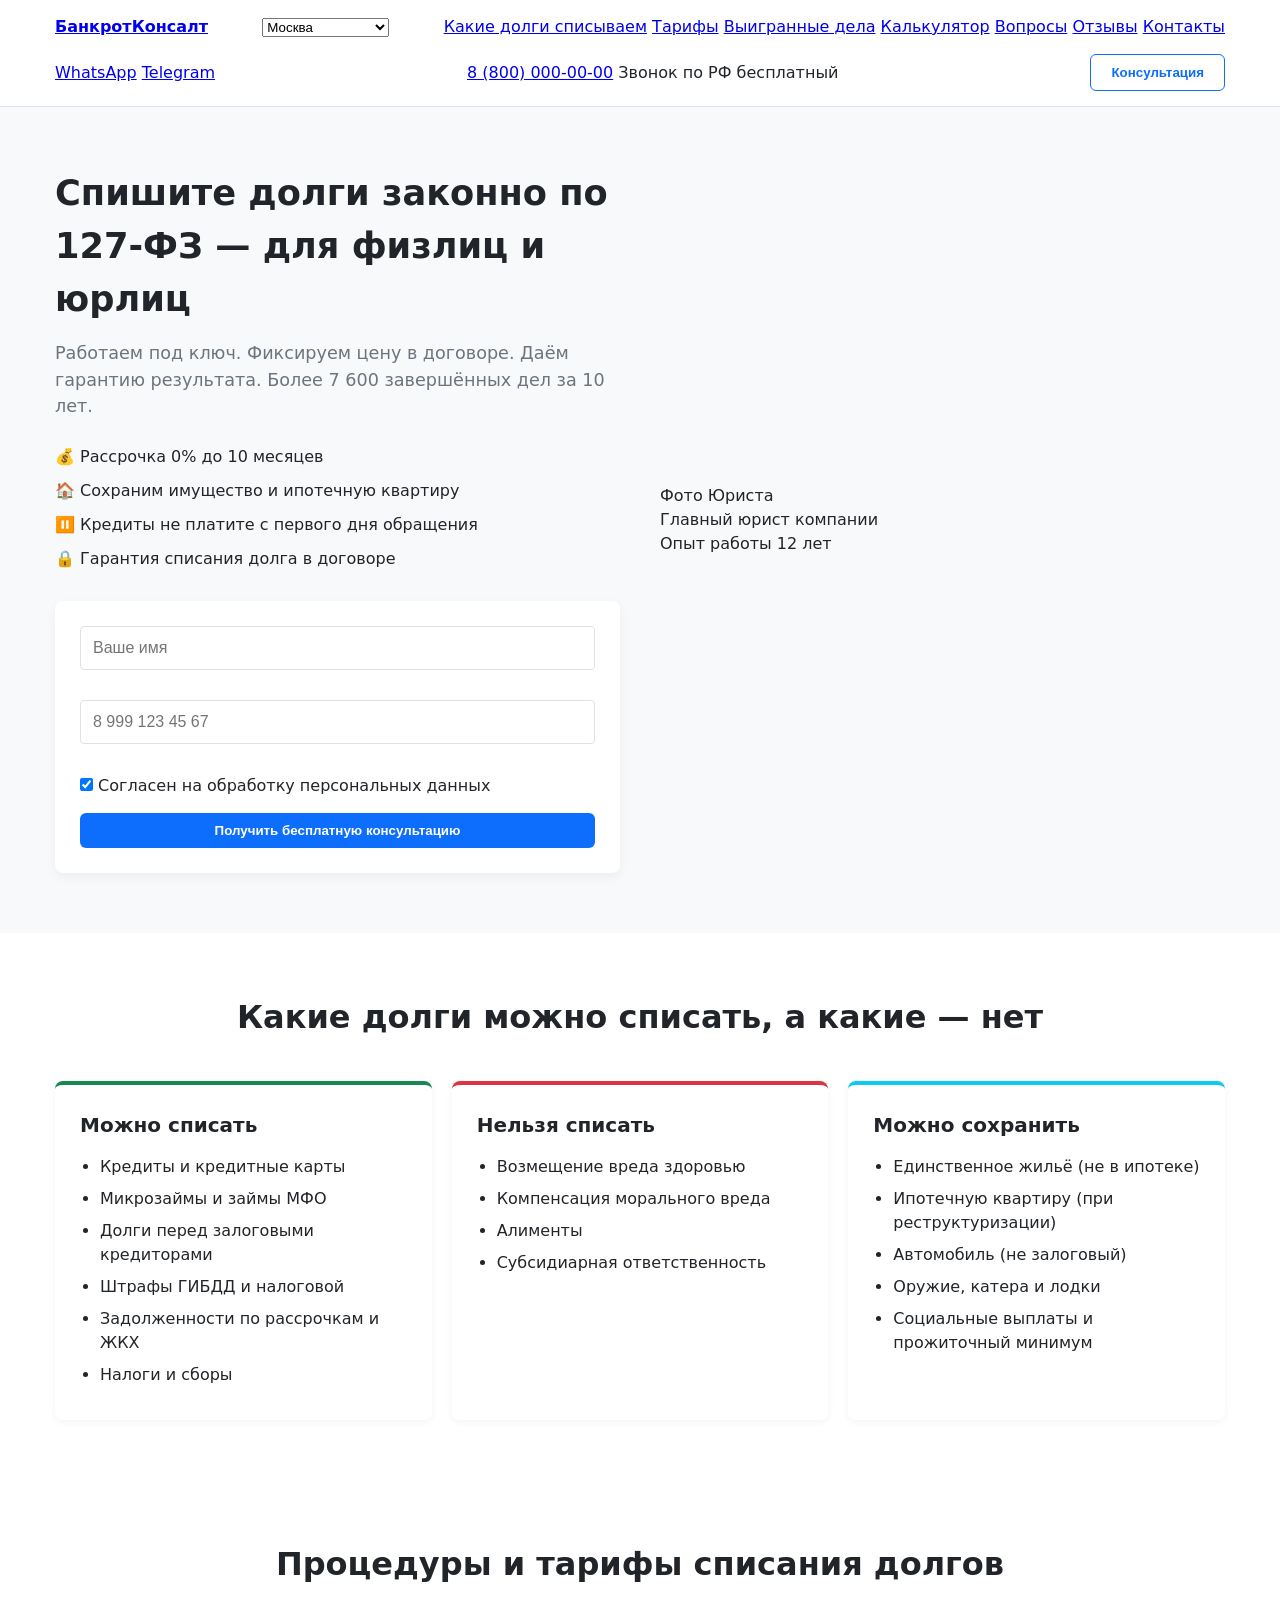
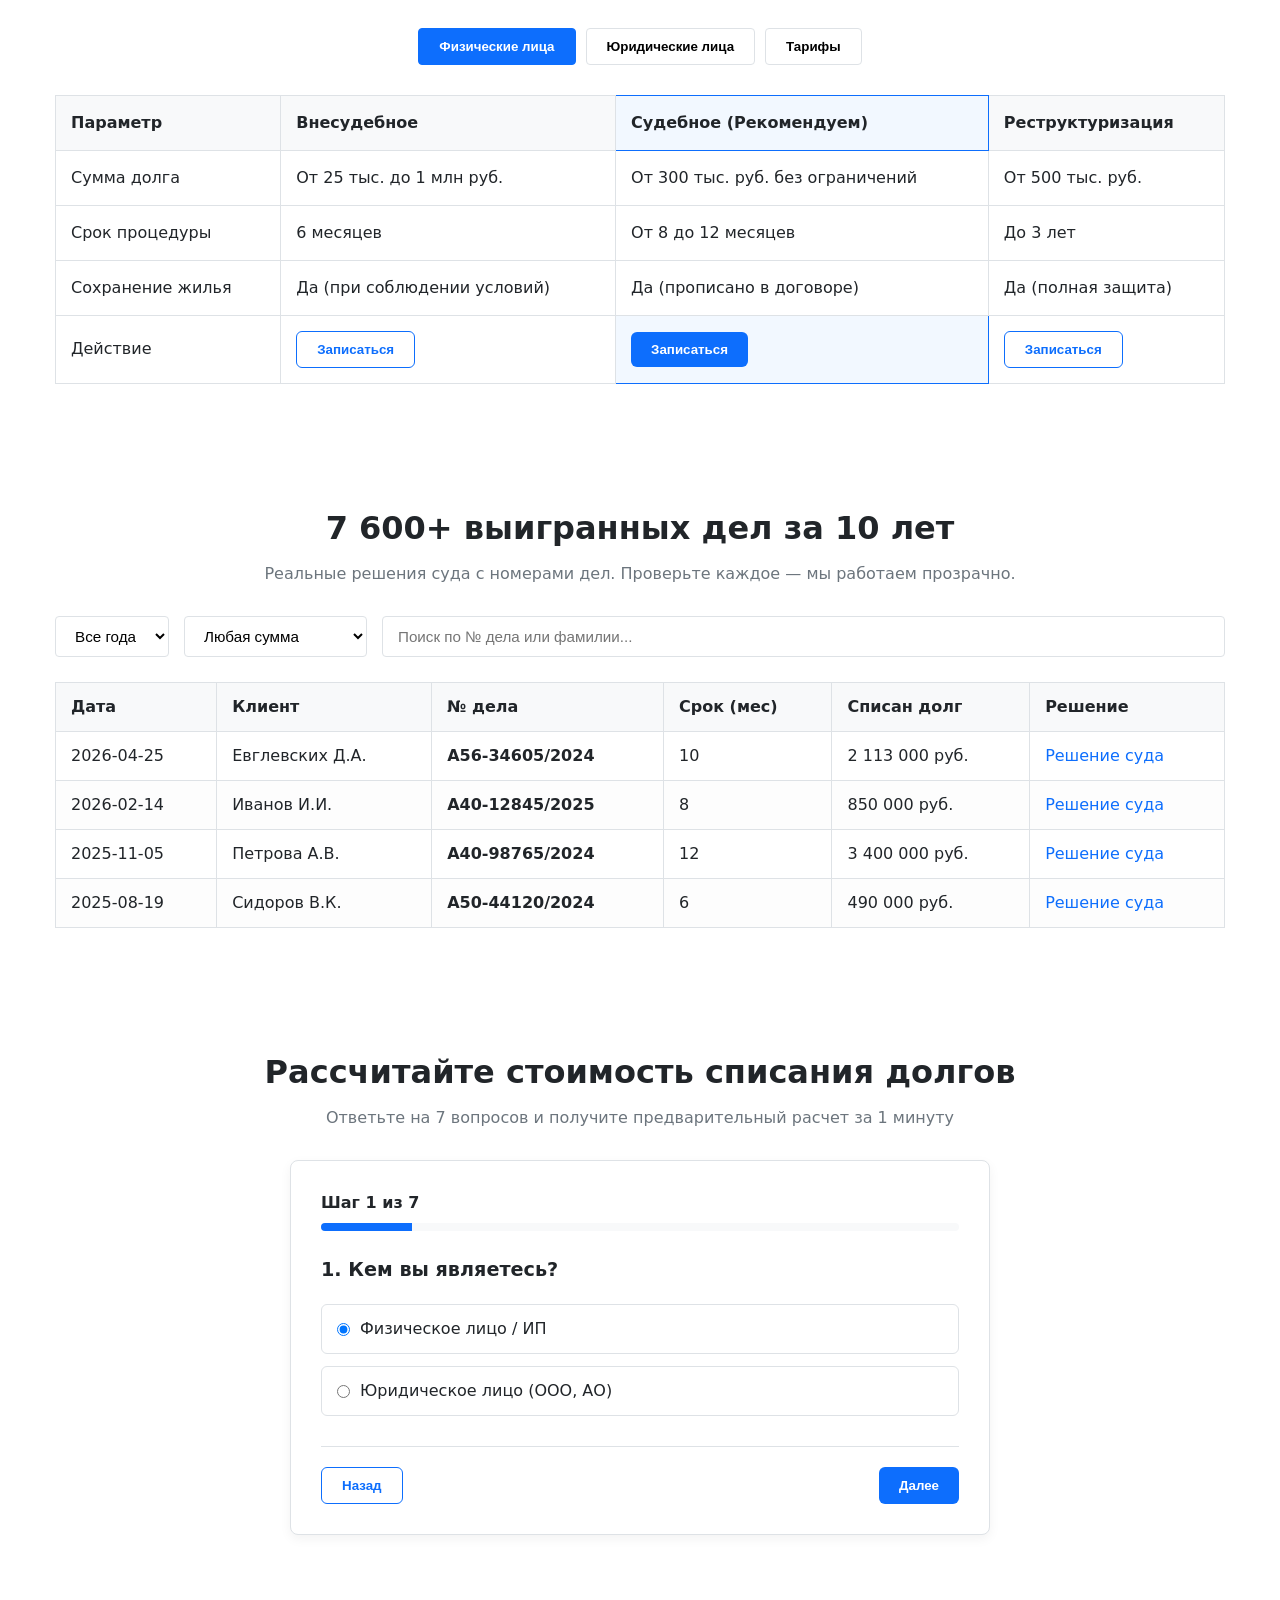
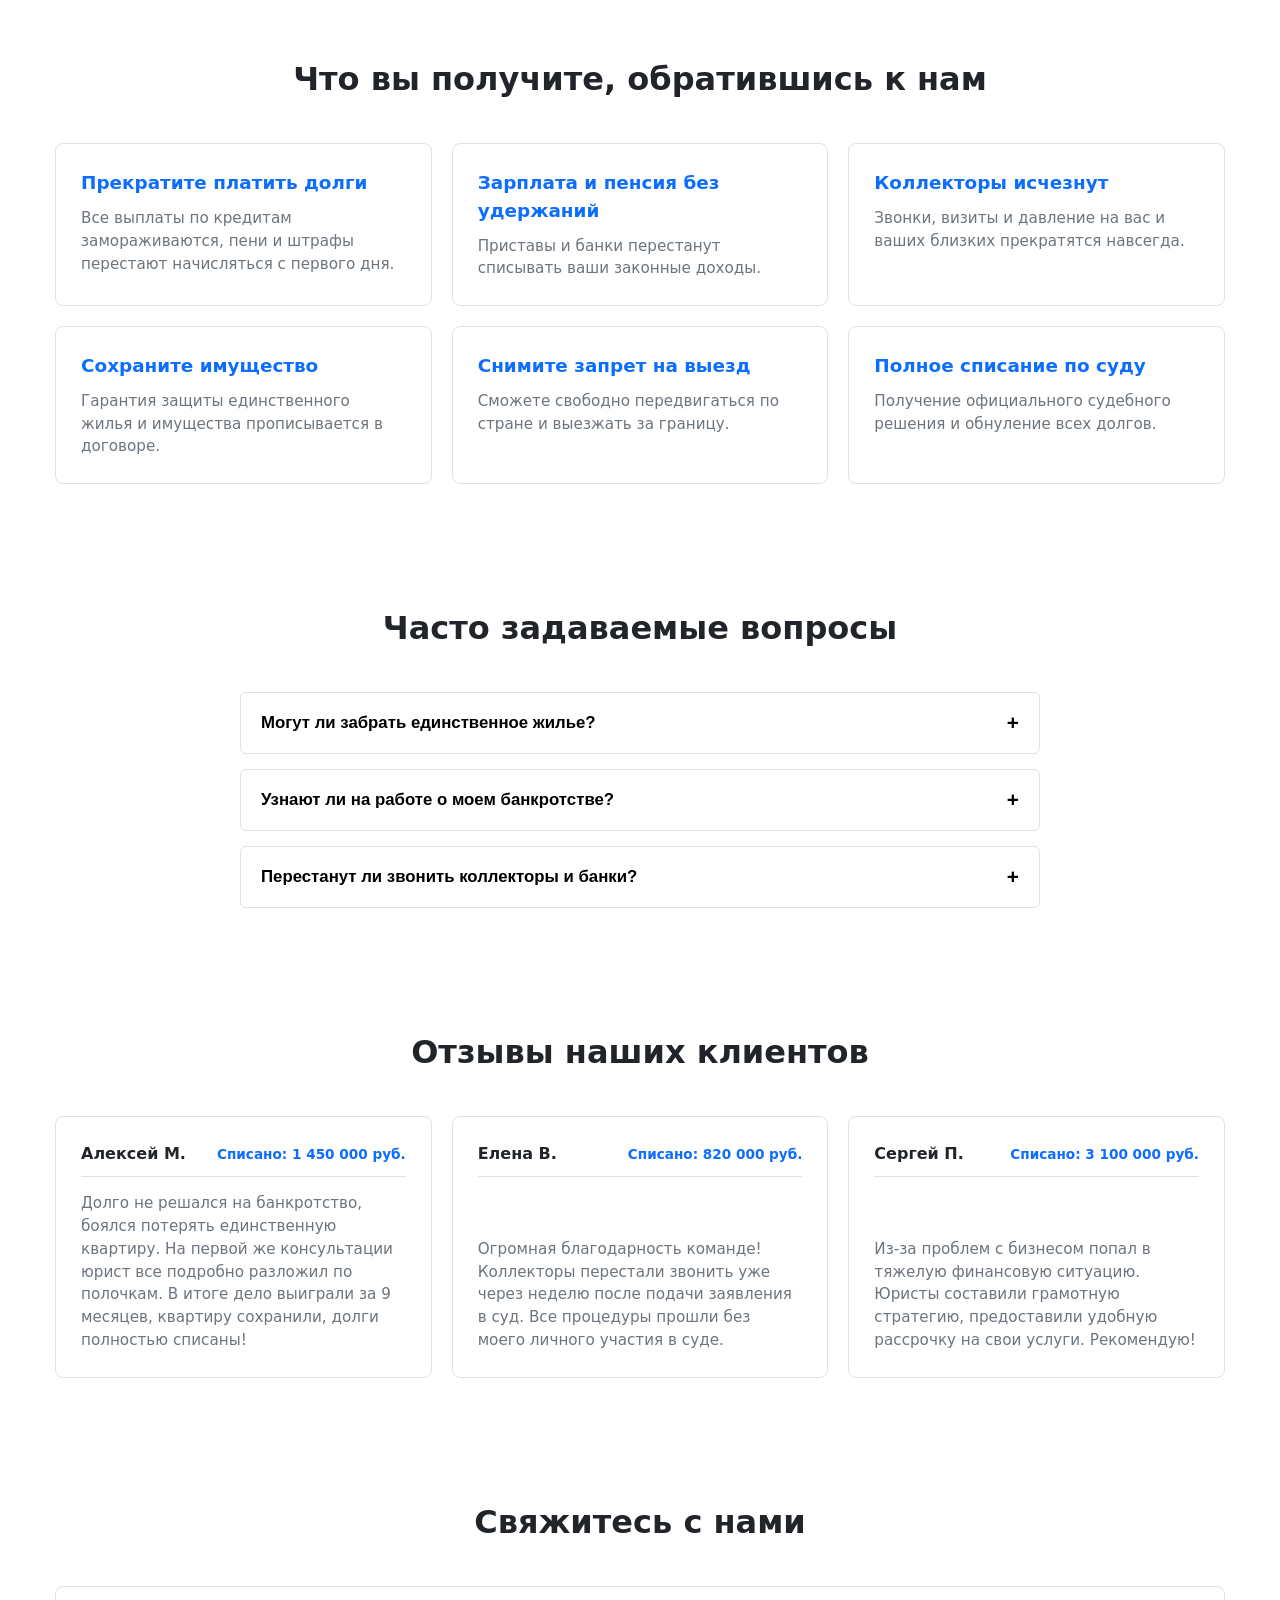
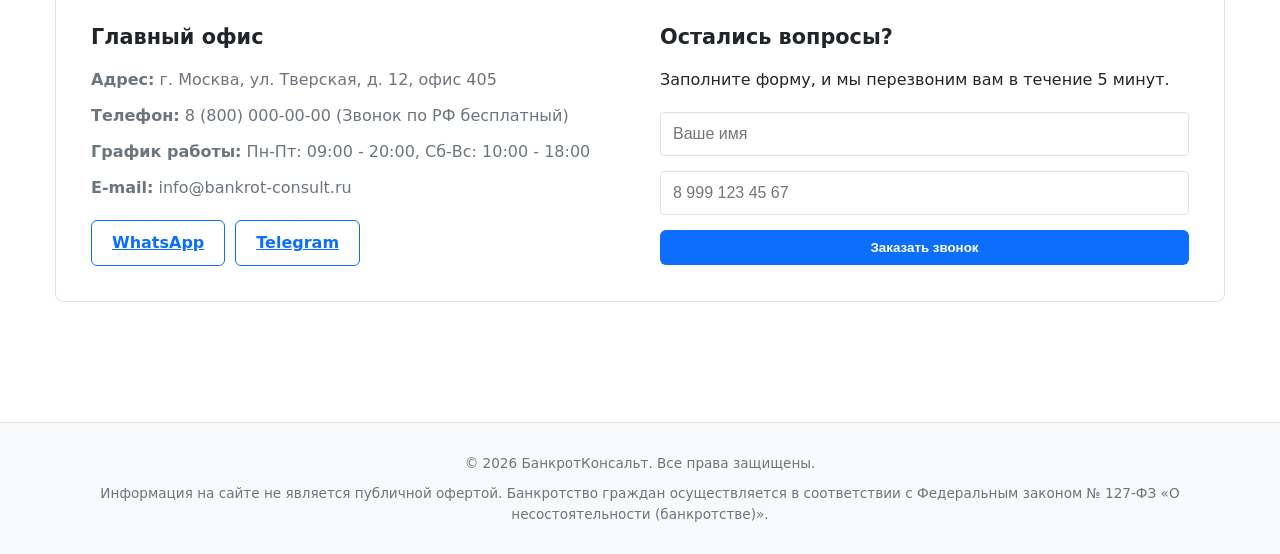
==== index.html @ eee45b58 "Add files via upload" ====
<!DOCTYPE html>
<html lang="ru">
<head>
  <meta charset="UTF-8">
  <meta name="viewport" content="width=device-width, initial-scale=1.0">
  <title>Списание долгов по 127-ФЗ — Официальная юридическая помощь</title>
  <meta name="description" content="Бесплатное и судебное списание долгов по 127-ФЗ. Рассрочка 0%, сохранение имущества, гарантия результата в договоре.">
  
  <!-- Стили -->
  <link rel="stylesheet" href="css/style.css">
</head>
<body>

<header class="header">
  <div class="container header__container">
    <div class="header__logo">
      <a href="#"><strong>БанкротКонсалт</strong></a>
    </div>

    <div class="header__city">
      <select id="city-select" class="header__select">
        <option value="msk">Москва</option>
        <option value="spb">Санкт-Петербург</option>
        <option value="ekb">Екатеринбург</option>
      </select>
    </div>

    <!-- ⬇️ ВСТАВЛЯЕМ НАВИГАЦИЮ СЮДА ⬇️ -->
    <nav class="nav">
      <a href="#debts">Какие долги списываем</a>
      <a href="#procedures">Тарифы</a>
      <a href="#cases">Выигранные дела</a>
      <a href="#quiz">Калькулятор</a>
      <a href="#faq">Вопросы</a>
      <a href="#reviews">Отзывы</a>
      <a href="#contacts">Контакты</a>
    </nav>

    <div class="header__messengers">
      <a href="https://wa.me/70000000000" target="_blank" class="btn-messenger wa">WhatsApp</a>
      <a href="https://t.me/your_bot" target="_blank" class="btn-messenger tg">Telegram</a>
    </div>

    <div class="header__phone">
      <a href="tel:88000000000" class="phone-link">8 (800) 000-00-00</a>
      <span class="phone-subtext">Звонок по РФ бесплатный</span>
    </div>

    <button class="btn btn--outline" id="header-cta-btn">Консультация</button>
  </div>
</header>

  <!-- БЛОК 1: Hero -->
  <section class="hero">
    <div class="container hero__container">
      <div class="hero__content">
        <h1 class="hero__title">Спишите долги законно по 127-ФЗ — для физлиц и юрлиц</h1>
        <p class="hero__subtitle">Работаем под ключ. Фиксируем цену в договоре. Даём гарантию результата. Более 7 600 завершённых дел за 10 лет.</p>
        
        <ul class="hero__utp">
          <li>💰 Рассрочка 0% до 10 месяцев</li>
          <li>🏠 Сохраним имущество и ипотечную квартиру</li>
          <li>⏸️ Кредиты не платите с первого дня обращения</li>
          <li>🔒 Гарантия списания долга в договоре</li>
        </ul>

        <!-- Быстрая форма -->
        <form class="hero__form" id="hero-form">
          <div class="form-group">
            <input type="text" name="name" placeholder="Ваше имя" required>
          </div>
          <div class="form-group">
            <input type="tel" name="phone" id="hero-phone" placeholder="+7 (___) ___-__-__" required>
          </div>
          <label class="form-checkbox">
            <input type="checkbox" checked required>
            <span>Согласен на обработку персональных данных</span>
          </label>
          <button type="submit" class="btn btn--primary">Получить бесплатную консультацию</button>
        </form>
      </div>

      <div class="hero__image-wrapper">
        <!-- Заглушка под фото главного юриста -->
        <div class="hero__lawyer-card">
          <div class="lawyer-photo-placeholder">Фото Юриста</div>
          <p class="lawyer-name">Главный юрист компании</p>
          <span class="lawyer-experience">Опыт работы 12 лет</span>
        </div>
      </div>
    </div>
  </section>

  <!-- БЛОК 2: Какие долги списываем -->
<section id="debts" class="section debts">
  <div class="container">
    <h2 class="section__title">Какие долги можно списать, а какие — нет</h2>
    
    <div class="debts__grid">
      <div class="debts__card debts__card--success">
        <h3>Можно списать</h3>
        <ul>
          <li>Кредиты и кредитные карты</li>
          <li>Микрозаймы и займы МФО</li>
          <li>Долги перед залоговыми кредиторами</li>
          <li>Штрафы ГИБДД и налоговой</li>
          <li>Задолженности по рассрочкам и ЖКХ</li>
          <li>Налоги и сборы</li>
        </ul>
      </div>

      <div class="debts__card debts__card--danger">
        <h3>Нельзя списать</h3>
        <ul>
          <li>Возмещение вреда здоровью</li>
          <li>Компенсация морального вреда</li>
          <li>Алименты</li>
          <li>Субсидиарная ответственность</li>
        </ul>
      </div>

      <div class="debts__card debts__card--info">
        <h3>Можно сохранить</h3>
        <ul>
          <li>Единственное жильё (не в ипотеке)</li>
          <li>Ипотечную квартиру (при реструктуризации)</li>
          <li>Автомобиль (не залоговый)</li>
          <li>Оружие, катера и лодки</li>
          <li>Социальные выплаты и прожиточный минимум</li>
        </ul>
      </div>
    </div>
  </div>
</section>

<!-- БЛОК 3: Таблица процедур -->
<section id="procedures" class="section procedures">
  <div class="container">
    <h2 class="section__title">Процедуры и тарифы списания долгов</h2>
    
    <!-- Переключатель табов -->
    <div class="tabs">
      <button class="tab-btn active" data-tab="phys">Физические лица</button>
      <button class="tab-btn" data-tab="jur">Юридические лица</button>
      <button class="tab-btn" data-tab="tariffs">Тарифы</button>
    </div>

    <!-- Таб 1: Физлица -->
    <div class="tab-content active" id="tab-phys">
      <div class="table-wrapper">
        <table class="procedure-table">
          <thead>
            <tr>
              <th>Параметр</th>
              <th>Внесудебное</th>
              <th class="recommended">Судебное (Рекомендуем)</th>
              <th>Реструктуризация</th>
            </tr>
          </thead>
          <tbody>
            <tr>
              <td>Сумма долга</td>
              <td>От 25 тыс. до 1 млн руб.</td>
              <td>От 300 тыс. руб. без ограничений</td>
              <td>От 500 тыс. руб.</td>
            </tr>
            <tr>
              <td>Срок процедуры</td>
              <td>6 месяцев</td>
              <td>От 8 до 12 месяцев</td>
              <td>До 3 лет</td>
            </tr>
            <tr>
              <td>Сохранение жилья</td>
              <td>Да (при соблюдении условий)</td>
              <td>Да (прописано в договоре)</td>
              <td>Да (полная защита)</td>
            </tr>
            <tr>
              <td>Действие</td>
              <td><button class="btn btn--outline select-plan-btn" data-plan="Внесудебное банкротство">Записаться</button></td>
              <td class="recommended"><button class="btn btn--primary select-plan-btn" data-plan="Судебное банкротство">Записаться</button></td>
              <td><button class="btn btn--outline select-plan-btn" data-plan="Реструктуризация">Записаться</button></td>
            </tr>
          </tbody>
        </table>
      </div>
    </div>
  </div>
</section>

<!-- БЛОК 4: Наши дела -->
<section id="cases" class="section cases">
  <div class="container">
    <h2 class="section__title">7 600+ выигранных дел за 10 лет</h2>
    <p class="section__subtitle">Реальные решения суда с номерами дел. Проверьте каждое — мы работаем прозрачно.</p>

    <!-- Панель фильтров и поиска -->
    <div class="cases__filters">
      <select id="filter-year" class="filter-control">
        <option value="all">Все года</option>
        <option value="2026">2026</option>
        <option value="2025">2025</option>
      </select>

      <select id="filter-amount" class="filter-control">
        <option value="all">Любая сумма</option>
        <option value="up-to-1m">До 1 млн руб.</option>
        <option value="1m-to-3m">От 1 до 3 млн руб.</option>
        <option value="over-3m">От 3 млн руб.</option>
      </select>

      <input type="text" id="search-case" class="filter-control search-input" placeholder="Поиск по № дела или фамилии...">
    </div>

    <!-- Таблица дел -->
    <div class="table-wrapper">
      <table class="cases-table">
        <thead>
          <tr>
            <th>Дата</th>
            <th>Клиент</th>
            <th>№ дела</th>
            <th>Срок (мес)</th>
            <th>Списан долг</th>
            <th>Решение</th>
          </tr>
        </thead>
        <tbody id="cases-tbody">
          <!-- Строки генерируются автоматически через JavaScript -->
        </tbody>
      </table>
    </div>
  </div>
</section>

<!-- БЛОК 5: Квиз "Узнайте стоимость" -->
<section id="quiz" class="section quiz">
  <div class="container">
    <h2 class="section__title">Рассчитайте стоимость списания долгов</h2>
    <p class="section__subtitle">Ответьте на 7 вопросов и получите предварительный расчет за 1 минуту</p>

    <div class="quiz__wrapper">
      <!-- Прогресс-бар -->
      <div class="quiz__progress">
        <div class="quiz__progress-text">Шаг <span id="quiz-current-step">1</span> из 7</div>
        <div class="quiz__progress-bar">
          <div class="quiz__progress-fill" id="quiz-progress-fill"></div>
        </div>
      </div>

      <!-- Контейнер шагов -->
      <form id="quiz-form" class="quiz__form">
        <!-- Шаг 1 -->
        <div class="quiz__step active" data-step="1">
          <h3 class="quiz__question">1. Кем вы являетесь?</h3>
          <div class="quiz__options">
            <label class="quiz__radio">
              <input type="radio" name="entity_type" value="phys" checked>
              <span>Физическое лицо / ИП</span>
            </label>
            <label class="quiz__radio">
              <input type="radio" name="entity_type" value="jur">
              <span>Юридическое лицо (ООО, АО)</span>
            </label>
          </div>
        </div>

        <!-- Шаг 2 -->
        <div class="quiz__step" data-step="2">
          <h3 class="quiz__question">2. Какова общая сумма ваших долгов?</h3>
          <div class="quiz__options">
            <label class="quiz__radio">
              <input type="radio" name="debt_amount" value="up-to-500k">
              <span>До 500 000 руб.</span>
            </label>
            <label class="quiz__radio">
              <input type="radio" name="debt_amount" value="500k-1.5m" checked>
              <span>От 500 000 до 1 500 000 руб.</span>
            </label>
            <label class="quiz__radio">
              <input type="radio" name="debt_amount" value="over-1.5m">
              <span>Более 1 500 000 руб.</span>
            </label>
          </div>
        </div>

        <!-- Шаг 3 -->
        <div class="quiz__step" data-step="3">
          <h3 class="quiz__question">3. Есть ли у вас просрочки по платежам?</h3>
          <div class="quiz__options">
            <label class="quiz__radio">
              <input type="radio" name="delays" value="none" checked>
              <span>Просрочек нет, но платить тяжело</span>
            </label>
            <label class="quiz__radio">
              <input type="radio" name="delays" value="1-3-months">
              <span>Просрочка от 1 до 3 месяцев</span>
            </label>
            <label class="quiz__radio">
              <input type="radio" name="delays" value="over-3-months">
              <span>Просрочка более 3 месяцев</span>
            </label>
          </div>
        </div>

        <!-- Шаг 4 -->
        <div class="quiz__step" data-step="4">
          <h3 class="quiz__question">4. Есть ли у вас имущество в собственности (кроме единственного жилья)?</h3>
          <div class="quiz__options">
            <label class="quiz__radio">
              <input type="radio" name="property" value="none" checked>
              <span>Только единственное жильё</span>
            </label>
            <label class="quiz__radio">
              <input type="radio" name="property" value="car">
              <span>Есть автомобиль</span>
            </label>
            <label class="quiz__radio">
              <input type="radio" name="property" value="real-estate">
              <span>Есть другая недвижимость/земля</span>
            </label>
          </div>
        </div>

        <!-- Шаг 5 -->
        <div class="quiz__step" data-step="5">
          <h3 class="quiz__question">5. Находится ли ваше жильё в ипотеке?</h3>
          <div class="quiz__options">
            <label class="quiz__radio">
              <input type="radio" name="mortgage" value="no" checked>
              <span>Нет</span>
            </label>
            <label class="quiz__radio">
              <input type="radio" name="mortgage" value="yes">
              <span>Да, ипотека оформлена</span>
            </label>
          </div>
        </div>

        <!-- Шаг 6 -->
        <div class="quiz__step" data-step="6">
          <h3 class="quiz__question">6. Каков ваш официальный доход?</h3>
          <div class="quiz__options">
            <label class="quiz__radio">
              <input type="radio" name="income" value="none" checked>
              <span>Официального дохода нет</span>
            </label>
            <label class="quiz__radio">
              <input type="radio" name="income" value="pension">
              <span>Пенсия / Соцвыплаты</span>
            </label>
            <label class="quiz__radio">
              <input type="radio" name="income" value="salary">
              <span>Официальная зарплата</span>
            </label>
          </div>
        </div>

        <!-- Шаг 7 (Финал) -->
        <div class="quiz__step" data-step="7">
          <h3 class="quiz__question">7. Куда отправить расчёт и варианты процедур?</h3>
          <div class="quiz__inputs">
            <input type="text" name="quiz_name" placeholder="Ваше имя" required>
            <input type="tel" name="quiz_phone" placeholder="+7 (___) ___-__-__" required>
            <button type="submit" class="btn btn--primary btn--full">Получить результаты и вариант договора</button>
          </div>
        </div>

        <!-- Навигация квиза -->
        <div class="quiz__navigation">
          <button type="button" class="btn btn--outline" id="quiz-prev-btn" disabled>Назад</button>
          <button type="button" class="btn btn--primary" id="quiz-next-btn">Далее</button>
        </div>
      </form>
    </div>
  </div>
</section>

<!-- БЛОК 6: Выгоды -->
<section class="section benefits">
  <div class="container">
    <h2 class="section__title">Что вы получите, обратившись к нам</h2>
    <div class="benefits__grid">
      <div class="benefits__card">
        <h3>Прекратите платить долги</h3>
        <p>Все выплаты по кредитам замораживаются, пени и штрафы перестают начисляться с первого дня.</p>
      </div>
      <div class="benefits__card">
        <h3>Зарплата и пенсия без удержаний</h3>
        <p>Приставы и банки перестанут списывать ваши законные доходы.</p>
      </div>
      <div class="benefits__card">
        <h3>Коллекторы исчезнут</h3>
        <p>Звонки, визиты и давление на вас и ваших близких прекратятся навсегда.</p>
      </div>
      <div class="benefits__card">
        <h3>Сохраните имущество</h3>
        <p>Гарантия защиты единственного жилья и имущества прописывается в договоре.</p>
      </div>
      <div class="benefits__card">
        <h3>Снимите запрет на выезд</h3>
        <p>Сможете свободно передвигаться по стране и выезжать за границу.</p>
      </div>
      <div class="benefits__card">
        <h3>Полное списание по суду</h3>
        <p>Получение официального судебного решения и обнуление всех долгов.</p>
      </div>
    </div>
  </div>
</section>

<!-- БЛОК 7: FAQ (Вопросы и ответы) -->
<section id="faq" class="section faq">
  <div class="container">
    <h2 class="section__title">Часто задаваемые вопросы</h2>
    <div class="faq__accordion">
      <div class="faq__item">
        <button class="faq__question">
          <span>Могут ли забрать единственное жилье?</span>
          <span class="faq__icon">+</span>
        </button>
        <div class="faq__answer">
          <p>Нет, согласно ст. 446 ГПК РФ единственное жилье (если оно не находится в ипотеке) обладает исполнительским иммунитетом и забрать его за долги нельзя.</p>
        </div>
      </div>

      <div class="faq__item">
        <button class="faq__question">
          <span>Узнают ли на работе о моем банкротстве?</span>
          <span class="faq__icon">+</span>
        </button>
        <div class="faq__answer">
          <p>Уведомление работодателя не является обязательным этапом. Информация публикуется в реестре ЕФРСБ, но работодатели редко отслеживают эти данные специально.</p>
        </div>
      </div>

      <div class="faq__item">
        <button class="faq__question">
          <span>Перестанут ли звонить коллекторы и банки?</span>
          <span class="faq__icon">+</span>
        </button>
        <div class="faq__answer">
          <p>Да. С момента введения процедуры банкротства судом все взаимодействия с кредиторами и коллекторами прекращаются. Все требования направляются только через суд.</p>
        </div>
      </div>
    </div>
  </div>
</section>

<!-- Модальное окно записи на консультацию -->
<div class="modal" id="modal-consultation">
  <div class="modal__overlay" id="modal-overlay"></div>
  <div class="modal__content">
    <button class="modal__close" id="modal-close">&times;</button>
    <h3 class="modal__title">Запись на бесплатную консультацию</h3>
    <p class="modal__subtitle">Оставьте заявку, и наш юрист свяжется с вами в течение 10 минут.</p>
    
    <form id="modal-form" class="modal__form">
      <input type="hidden" name="selected_plan" id="modal-plan-input" value="Общая заявка">
      
      <div class="form-group">
        <input type="text" name="name" placeholder="Ваше имя" required>
      </div>
      <div class="form-group">
        <input type="tel" name="phone" placeholder="+7 (___) ___-__-__" required>
      </div>
      <button type="submit" class="btn btn--primary btn--full">Отправить заявку</button>
    </form>
  </div>
</div>

<!-- БЛОК 8: Отзывы -->
<section id="reviews" class="section reviews">
  <div class="container">
    <h2 class="section__title">Отзывы наших клиентов</h2>
    
    <div class="reviews__grid">
      <div class="reviews__card">
        <div class="reviews__header">
          <strong>Алексей М.</strong>
          <span class="reviews__date">Списано: 1 450 000 руб.</span>
        </div>
        <p class="reviews__text">
          Долго не решался на банкротство, боялся потерять единственную квартиру. На первой же консультации юрист все подробно разложил по полочкам. В итоге дело выиграли за 9 месяцев, квартиру сохранили, долги полностью списаны!
        </p>
      </div>

      <div class="reviews__card">
        <div class="reviews__header">
          <strong>Елена В.</strong>
          <span class="reviews__date">Списано: 820 000 руб.</span>
        </div>
        <p class="reviews__text">
          Огромная благодарность команде! Коллекторы перестали звонить уже через неделю после подачи заявления в суд. Все процедуры прошли без моего личного участия в суде.
        </p>
      </div>

      <div class="reviews__card">
        <div class="reviews__header">
          <strong>Сергей П.</strong>
          <span class="reviews__date">Списано: 3 100 000 руб.</span>
        </div>
        <p class="reviews__text">
          Из-за проблем с бизнесом попал в тяжелую финансовую ситуацию. Юристы составили грамотную стратегию, предоставили удобную рассрочку на свои услуги. Рекомендую!
        </p>
      </div>
    </div>
  </div>
</section>

<!-- БЛОК 9: Контакты и форма -->
<section id="contacts" class="section contacts">
  <div class="container">
    <h2 class="section__title">Свяжитесь с нами</h2>
    <div class="contacts__grid">
      
      <div class="contacts__info">
        <h3>Главный офис</h3>
        <p><strong>Адрес:</strong> г. Москва, ул. Тверская, д. 12, офис 405</p>
        <p><strong>Телефон:</strong> 8 (800) 000-00-00 (Звонок по РФ бесплатный)</p>
        <p><strong>График работы:</strong> Пн-Пт: 09:00 - 20:00, Сб-Вс: 10:00 - 18:00</p>
        <p><strong>E-mail:</strong> info@bankrot-consult.ru</p>
        
        <div class="contacts__messengers">
          <a href="#" class="btn btn--outline">WhatsApp</a>
          <a href="#" class="btn btn--outline">Telegram</a>
        </div>
      </div>

      <div class="contacts__form-wrapper">
        <h3>Остались вопросы?</h3>
        <p>Заполните форму, и мы перезвоним вам в течение 5 минут.</p>
        
        <form id="footer-form" class="contacts__form">
          <input type="text" placeholder="Ваше имя" required>
          <input type="tel" placeholder="8 999 123 45 67" required>
          <button type="submit" class="btn btn--primary btn--full">Заказать звонок</button>
        </form>
      </div>

    </div>
  </div>
</section>

<!-- ФУТЕР (Подвал сайта) -->
<footer class="footer">
  <div class="container">
    <div class="footer__bottom">
      <p>&copy; 2026 БанкротКонсальт. Все права защищены.</p>
      <p>Информация на сайте не является публичной офертой. Банкротство граждан осуществляется в соответствии с Федеральным законом № 127-ФЗ «О несостоятельности (банкротстве)».</p>
    </div>
  </div>
</footer>








<!-- Скрипты -->
<!-- Подключение двух скриптов перед закрывающим тегом body -->
<script src="js/app.js"></script>
<script src="js/cases.js"></script>
  <script src="js/app.js"></script>
</body>
</html>
---- css/style.css ----
/* Переменные проекта */
html {
  scroll-behavior: smooth;
}

:root {
  --primary-color: #0d6efd;
  --primary-hover: #0b5ed7;
  --secondary-color: #198754;
  --bg-light: #f8f9fa;
  --text-color: #212529;
  --text-muted: #6c757d;
  --border-color: #dee2e6;
  --container-width: 1200px;
}

/* Сброс стилей */
* {
  box-sizing: border-box;
  margin: 0;
  padding: 0;
}

body {
  font-family: system-ui, -apple-system, "Segoe UI", Roboto, sans-serif;
  color: var(--text-color);
  line-height: 1.5;
  background-color: #ffffff;
}

.container {
  max-width: var(--container-width);
  margin: 0 auto;
  padding: 0 15px;
}

/* Header */
.header {
  position: sticky;
  top: 0;
  background: #ffffff;
  border-bottom: 1px solid var(--border-color);
  z-index: 1000;
  padding: 15px 0;
}

.header__container {
  display: flex;
  align-items: center;
  justify-content: space-between;
  gap: 15px;
  flex-wrap: wrap;
}

/* Кнопки */
.btn {
  padding: 10px 20px;
  border-radius: 6px;
  border: none;
  font-weight: 600;
  cursor: pointer;
  transition: background 0.2s;
}

.btn--primary {
  background-color: var(--primary-color);
  color: #fff;
}

.btn--primary:hover {
  background-color: var(--primary-hover);
}

.btn--outline {
  border: 1px solid var(--primary-color);
  color: var(--primary-color);
  background: transparent;
}

.btn--outline:hover {
  background: var(--primary-color);
  color: #fff;
}

/* Hero section */
.hero {
  padding: 60px 0;
  background-color: var(--bg-light);
}

.hero__container {
  display: grid;
  grid-template-columns: 1fr 1fr;
  gap: 40px;
  align-items: center;
}

@media (max-width: 768px) {
  .hero__container {
    grid-template-columns: 1fr;
  }
}

.hero__title {
  font-size: 2.2rem;
  margin-bottom: 15px;
}

.hero__subtitle {
  font-size: 1.1rem;
  color: var(--text-muted);
  margin-bottom: 25px;
}

.hero__utp {
  list-style: none;
  margin-bottom: 30px;
}

.hero__utp li {
  margin-bottom: 10px;
  font-weight: 500;
}

.hero__form {
  display: flex;
  flex-direction: column;
  gap: 15px;
  background: #fff;
  padding: 25px;
  border-radius: 8px;
  box-shadow: 0 4px 12px rgba(0,0,0,0.05);
}

.hero__form input[type="text"],
.hero__form input[type="tel"] {
  width: 100%;
  padding: 12px;
  border: 1px solid var(--border-color);
  border-radius: 4px;
}
/* Секции общие */
.section {
  padding: 60px 0;
}

.section__title {
  font-size: 2rem;
  text-align: center;
  margin-bottom: 40px;
}

/* Блок 2: Карточки долгов */
.debts__grid {
  display: grid;
  grid-template-columns: repeat(3, 1fr);
  gap: 20px;
}

@media (max-width: 900px) {
  .debts__grid {
    grid-template-columns: 1fr;
  }
}

.debts__card {
  padding: 25px;
  border-radius: 8px;
  border-top: 4px solid var(--border-color);
  background-color: #fff;
  box-shadow: 0 2px 8px rgba(0,0,0,0.05);
}

.debts__card--success { border-top-color: #198754; }
.debts__card--danger { border-top-color: #dc3545; }
.debts__card--info { border-top-color: #0dcaf0; }

.debts__card h3 {
  margin-bottom: 15px;
  font-size: 1.25rem;
}

.debts__card ul {
  list-style-type: disc;
  padding-left: 20px;
}

.debts__card li {
  margin-bottom: 8px;
}

/* Блок 3: Табы и таблицы */
.tabs {
  display: flex;
  justify-content: center;
  gap: 10px;
  margin-bottom: 30px;
}

.tab-btn {
  padding: 10px 20px;
  border: 1px solid var(--border-color);
  background: #fff;
  cursor: pointer;
  border-radius: 4px;
  font-weight: 600;
}

.tab-btn.active {
  background: var(--primary-color);
  color: #fff;
  border-color: var(--primary-color);
}

.table-wrapper {
  overflow-x: auto;
}

.procedure-table {
  width: 100%;
  border-collapse: collapse;
  background: #fff;
}

.procedure-table th, 
.procedure-table td {
  padding: 15px;
  border: 1px solid var(--border-color);
  text-align: left;
}

.procedure-table th {
  background-color: var(--bg-light);
}

.procedure-table .recommended {
  background-color: rgba(13, 110, 253, 0.05);
  border-color: var(--primary-color);
}
/* Стили для подзаголовка секции */
.section__subtitle {
  text-align: center;
  color: var(--text-muted);
  margin-top: -30px;
  margin-bottom: 30px;
}

/* Блок 4: Фильтры и поиск */
.cases__filters {
  display: flex;
  gap: 15px;
  margin-bottom: 25px;
  flex-wrap: wrap;
}

.filter-control {
  padding: 10px 15px;
  border: 1px solid var(--border-color);
  border-radius: 4px;
  background-color: #fff;
  font-size: 0.95rem;
}

.search-input {
  flex-grow: 1;
  min-width: 250px;
}

/* Таблица дел */
.cases-table {
  width: 100%;
  border-collapse: collapse;
  background: #fff;
}

.cases-table th,
.cases-table td {
  padding: 12px 15px;
  border: 1px solid var(--border-color);
  text-align: left;
}

.cases-table th {
  background-color: var(--bg-light);
  font-weight: 600;
}

.cases-table tr:nth-child(even) {
  background-color: #fdfdfd;
}

.link-court {
  color: var(--primary-color);
  text-decoration: none;
  font-weight: 500;
}

.link-court:hover {
  text-decoration: underline;
}

/* Квиз */
.quiz__wrapper {
  background: #fff;
  border: 1px solid var(--border-color);
  border-radius: 8px;
  padding: 30px;
  max-width: 700px;
  margin: 0 auto;
  box-shadow: 0 4px 12px rgba(0,0,0,0.05);
}

.quiz__progress {
  margin-bottom: 25px;
}

.quiz__progress-text {
  font-weight: 600;
  margin-bottom: 8px;
}

.quiz__progress-bar {
  height: 8px;
  background-color: var(--bg-light);
  border-radius: 4px;
  overflow: hidden;
}

.quiz__progress-fill {
  height: 100%;
  width: 14.28%; /* 1 из 7 */
  background-color: var(--primary-color);
  transition: width 0.3s ease;
}

.quiz__step {
  display: none;
}

.quiz__step.active {
  display: block;
}

.quiz__question {
  font-size: 1.2rem;
  margin-bottom: 20px;
}

.quiz__options {
  display: flex;
  flex-direction: column;
  gap: 12px;
  margin-bottom: 30px;
}

.quiz__radio {
  display: flex;
  align-items: center;
  gap: 10px;
  padding: 12px 15px;
  border: 1px solid var(--border-color);
  border-radius: 6px;
  cursor: pointer;
  transition: background 0.2s;
}

.quiz__radio:hover {
  background-color: var(--bg-light);
}

.quiz__inputs {
  display: flex;
  flex-direction: column;
  gap: 15px;
  margin-bottom: 30px;
}

.quiz__inputs input {
  padding: 12px;
  border: 1px solid var(--border-color);
  border-radius: 4px;
}

.quiz__navigation {
  display: flex;
  justify-content: space-between;
  border-top: 1px solid var(--border-color);
  padding-top: 20px;
}

.btn--full {
  width: 100%;
}

/* Выгоды */
.benefits__grid {
  display: grid;
  grid-template-columns: repeat(3, 1fr);
  gap: 20px;
}

@media (max-width: 768px) {
  .benefits__grid {
    grid-template-columns: 1fr;
  }
}

.benefits__card {
  padding: 25px;
  border: 1px solid var(--border-color);
  border-radius: 8px;
  background: #fff;
}

.benefits__card h3 {
  font-size: 1.15rem;
  margin-bottom: 10px;
  color: var(--primary-color);
}

.benefits__card p {
  color: var(--text-muted);
  font-size: 0.95rem;
}

/* FAQ Accordion */
.faq__accordion {
  max-width: 800px;
  margin: 0 auto;
  display: flex;
  flex-direction: column;
  gap: 15px;
}

.faq__item {
  border: 1px solid var(--border-color);
  border-radius: 6px;
  background: #fff;
  overflow: hidden;
}

.faq__question {
  width: 100%;
  padding: 18px 20px;
  background: none;
  border: none;
  display: flex;
  justify-content: space-between;
  align-items: center;
  font-size: 1.05rem;
  font-weight: 600;
  cursor: pointer;
  text-align: left;
}

.faq__icon {
  font-size: 1.3rem;
  transition: transform 0.3s ease;
}

.faq__item.active .faq__icon {
  transform: rotate(45deg);
}

.faq__answer {
  max-height: 0;
  overflow: hidden;
  transition: max-height 0.3s ease, padding 0.3s ease;
  padding: 0 20px;
  color: var(--text-muted);
}

.faq__item.active .faq__answer {
  max-height: 200px;
  padding: 0 20px 18px 20px;
}

/* Модальное окно */
.modal {
  position: fixed;
  top: 0;
  left: 0;
  width: 100%;
  height: 100%;
  display: flex;
  align-items: center;
  justify-content: center;
  opacity: 0;
  visibility: hidden;
  transition: opacity 0.3s ease, visibility 0.3s ease;
  z-index: 1000;
}

.modal.active {
  opacity: 1;
  visibility: visible;
}

.modal__overlay {
  position: absolute;
  top: 0;
  left: 0;
  width: 100%;
  height: 100%;
  background: rgba(0, 0, 0, 0.6);
}

.modal__content {
  position: relative;
  background: #fff;
  padding: 35px 30px;
  border-radius: 12px;
  max-width: 450px;
  width: 90%;
  z-index: 1001;
  box-shadow: 0 10px 30px rgba(0, 0, 0, 0.2);
  box-sizing: border-box;
}

.modal__close {
  position: absolute;
  top: 15px;
  right: 15px;
  background: none;
  border: none;
  font-size: 1.8rem;
  line-height: 1;
  cursor: pointer;
  color: var(--text-muted);
}

.modal__title {
  font-size: 1.3rem;
  margin-bottom: 10px;
}

.modal__subtitle {
  font-size: 0.9rem;
  color: var(--text-muted);
  margin-bottom: 20px;
}

.form-group {
  margin-bottom: 15px;
}

.form-group input {
  width: 100%;
  padding: 12px 15px;
  border: 1px solid var(--border-color);
  border-radius: 6px;
  font-size: 1rem;
  box-sizing: border-box;
}

/* Блок 8: Отзывы */
.reviews__grid {
  display: grid;
  grid-template-columns: repeat(3, 1fr);
  gap: 20px;
}

@media (max-width: 900px) {
  .reviews__grid {
    grid-template-columns: 1fr;
  }
}

.reviews__card {
  padding: 25px;
  border: 1px solid var(--border-color);
  border-radius: 8px;
  background: #fff;
  display: flex;
  flex-direction: column;
  justify-content: space-between;
}

.reviews__header {
  display: flex;
  justify-content: space-between;
  align-items: center;
  margin-bottom: 15px;
  padding-bottom: 10px;
  border-bottom: 1px solid var(--border-color);
}

.reviews__date {
  font-size: 0.85rem;
  color: var(--primary-color);
  font-weight: 600;
}

.reviews__text {
  color: var(--text-muted);
  font-size: 0.95rem;
  line-height: 1.5;
}

/* Блок 9: Контакты */
.contacts__grid {
  display: grid;
  grid-template-columns: 1fr 1fr;
  gap: 40px;
  background: #fff;
  padding: 35px;
  border: 1px solid var(--border-color);
  border-radius: 8px;
}

@media (max-width: 768px) {
  .contacts__grid {
    grid-template-columns: 1fr;
  }
}

.contacts__info h3,
.contacts__form-wrapper h3 {
  font-size: 1.3rem;
  margin-bottom: 15px;
}

.contacts__info p {
  margin-bottom: 12px;
  color: var(--text-muted);
}

.contacts__messengers {
  display: flex;
  gap: 10px;
  margin-top: 20px;
}

.contacts__form {
  display: flex;
  flex-direction: column;
  gap: 15px;
  margin-top: 20px;
}

.contacts__form input {
  padding: 12px;
  border: 1px solid var(--border-color);
  border-radius: 4px;
  font-size: 1rem;
}

/* Футер */
.footer {
  background-color: var(--bg-light);
  border-top: 1px solid var(--border-color);
  padding: 30px 0;
  margin-top: 60px;
}

.footer__bottom {
  text-align: center;
  color: var(--text-muted);
  font-size: 0.85rem;
  display: flex;
  flex-direction: column;
  gap: 10px;
}

/* Эффекты при наведении на кнопки */
.btn {
  transition: background-color 0.2s ease, transform 0.1s ease, box-shadow 0.2s ease;
}

.btn:hover {
  transform: translateY(-1px);
  box-shadow: 0 4px 12px rgba(0, 0, 0, 0.1);
}

.btn:active {
  transform: translateY(0);
}

/* Интерактивность карточек */
.debts__card,
.benefits__card,
.reviews__card {
  transition: transform 0.2s ease, box-shadow 0.2s ease;
}

.debts__card:hover,
.benefits__card:hover,
.reviews__card:hover {
  transform: translateY(-3px);
  box-shadow: 0 6px 16px rgba(0, 0, 0, 0.08);
}

/* Мобильная адаптивность для мелких экранов */
@media (max-width: 600px) {
  .section {
    padding: 40px 0;
  }

  .section__title {
    font-size: 1.5rem;
    margin-bottom: 25px;
  }

  .quiz__wrapper {
    padding: 20px 15px;
  }

  .contacts__grid {
    padding: 20px 15px;
  }
}

/* Эффекты при наведении на кнопки */
.btn {
  transition: background-color 0.2s ease, transform 0.1s ease, box-shadow 0.2s ease;
}

.btn:hover {
  transform: translateY(-1px);
  box-shadow: 0 4px 12px rgba(0, 0, 0, 0.1);
}

.btn:active {
  transform: translateY(0);
}

/* Эффекты при наведении на карточки */
.debts__card,
.benefits__card,
.reviews__card {
  transition: transform 0.2s ease, box-shadow 0.2s ease;
}

.debts__card:hover,
.benefits__card:hover,
.reviews__card:hover {
  transform: translateY(-3px);
  box-shadow: 0 6px 16px rgba(0, 0, 0, 0.08);
}
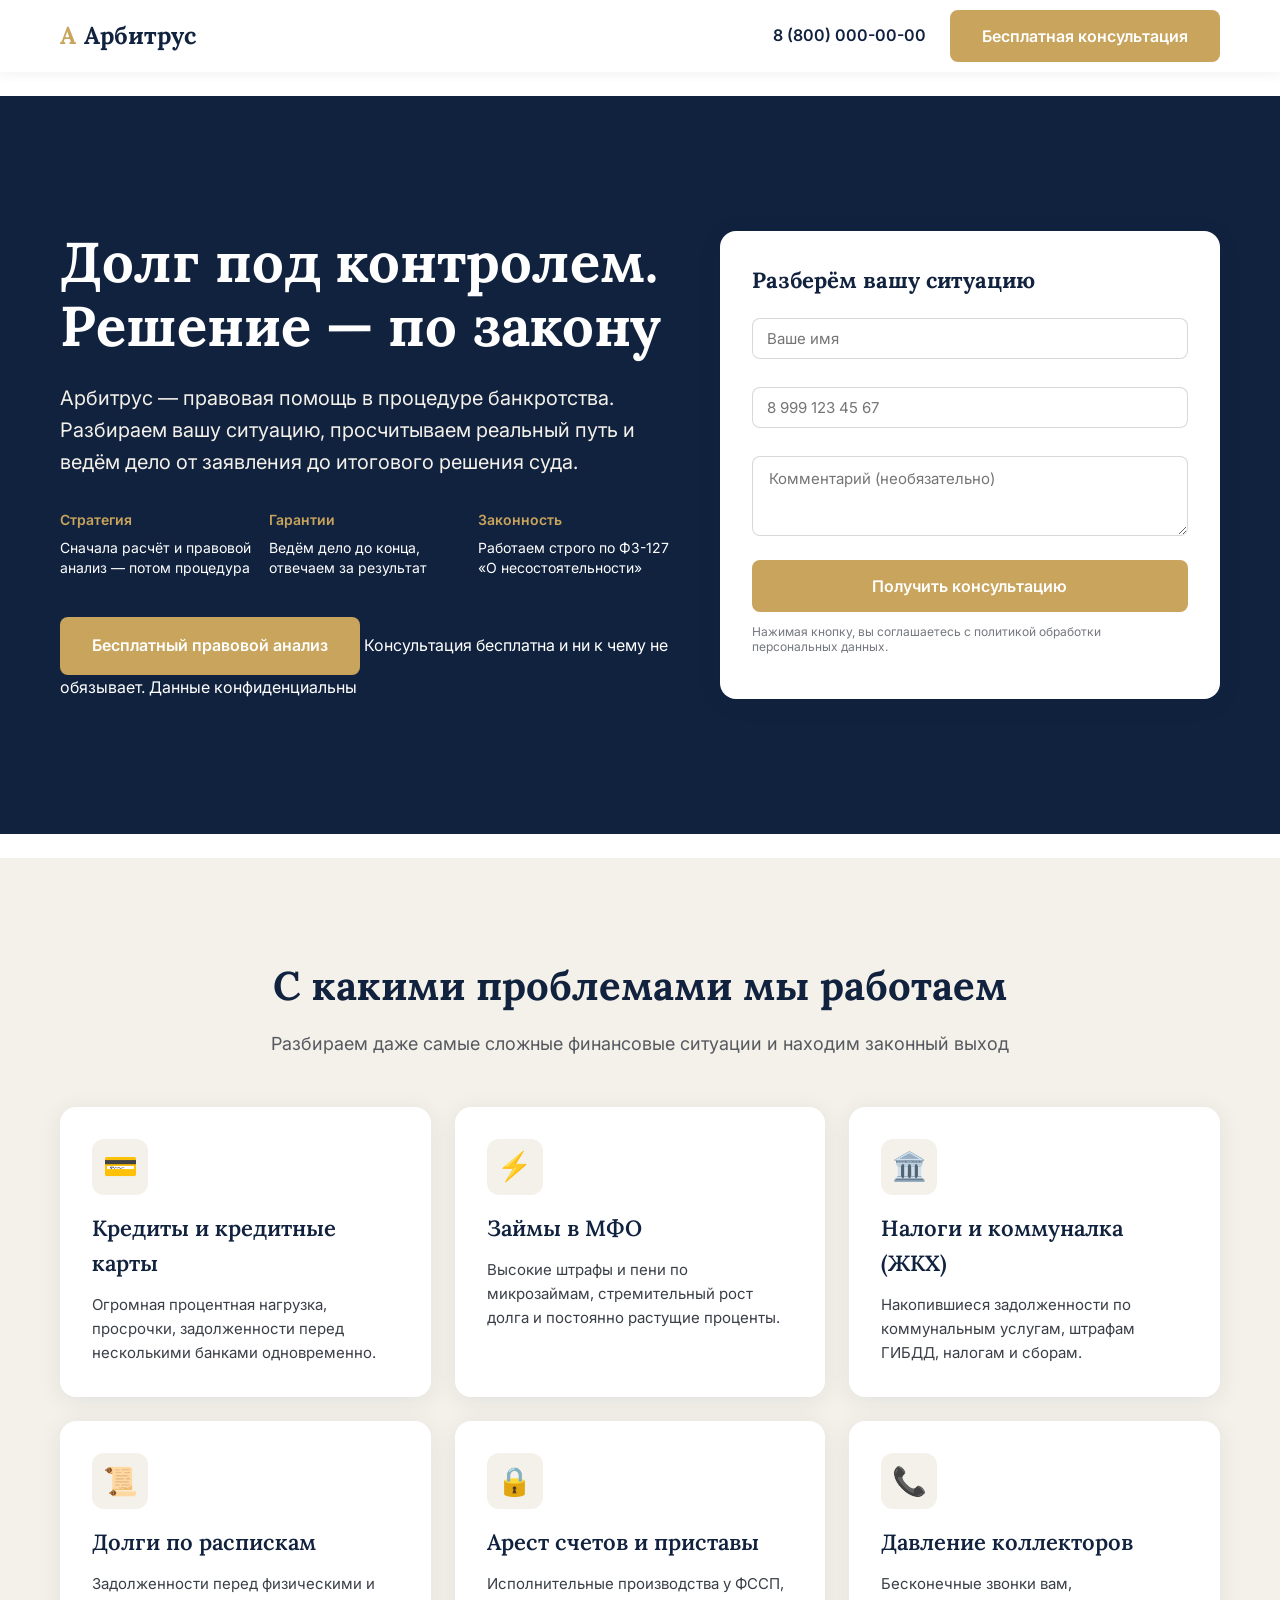
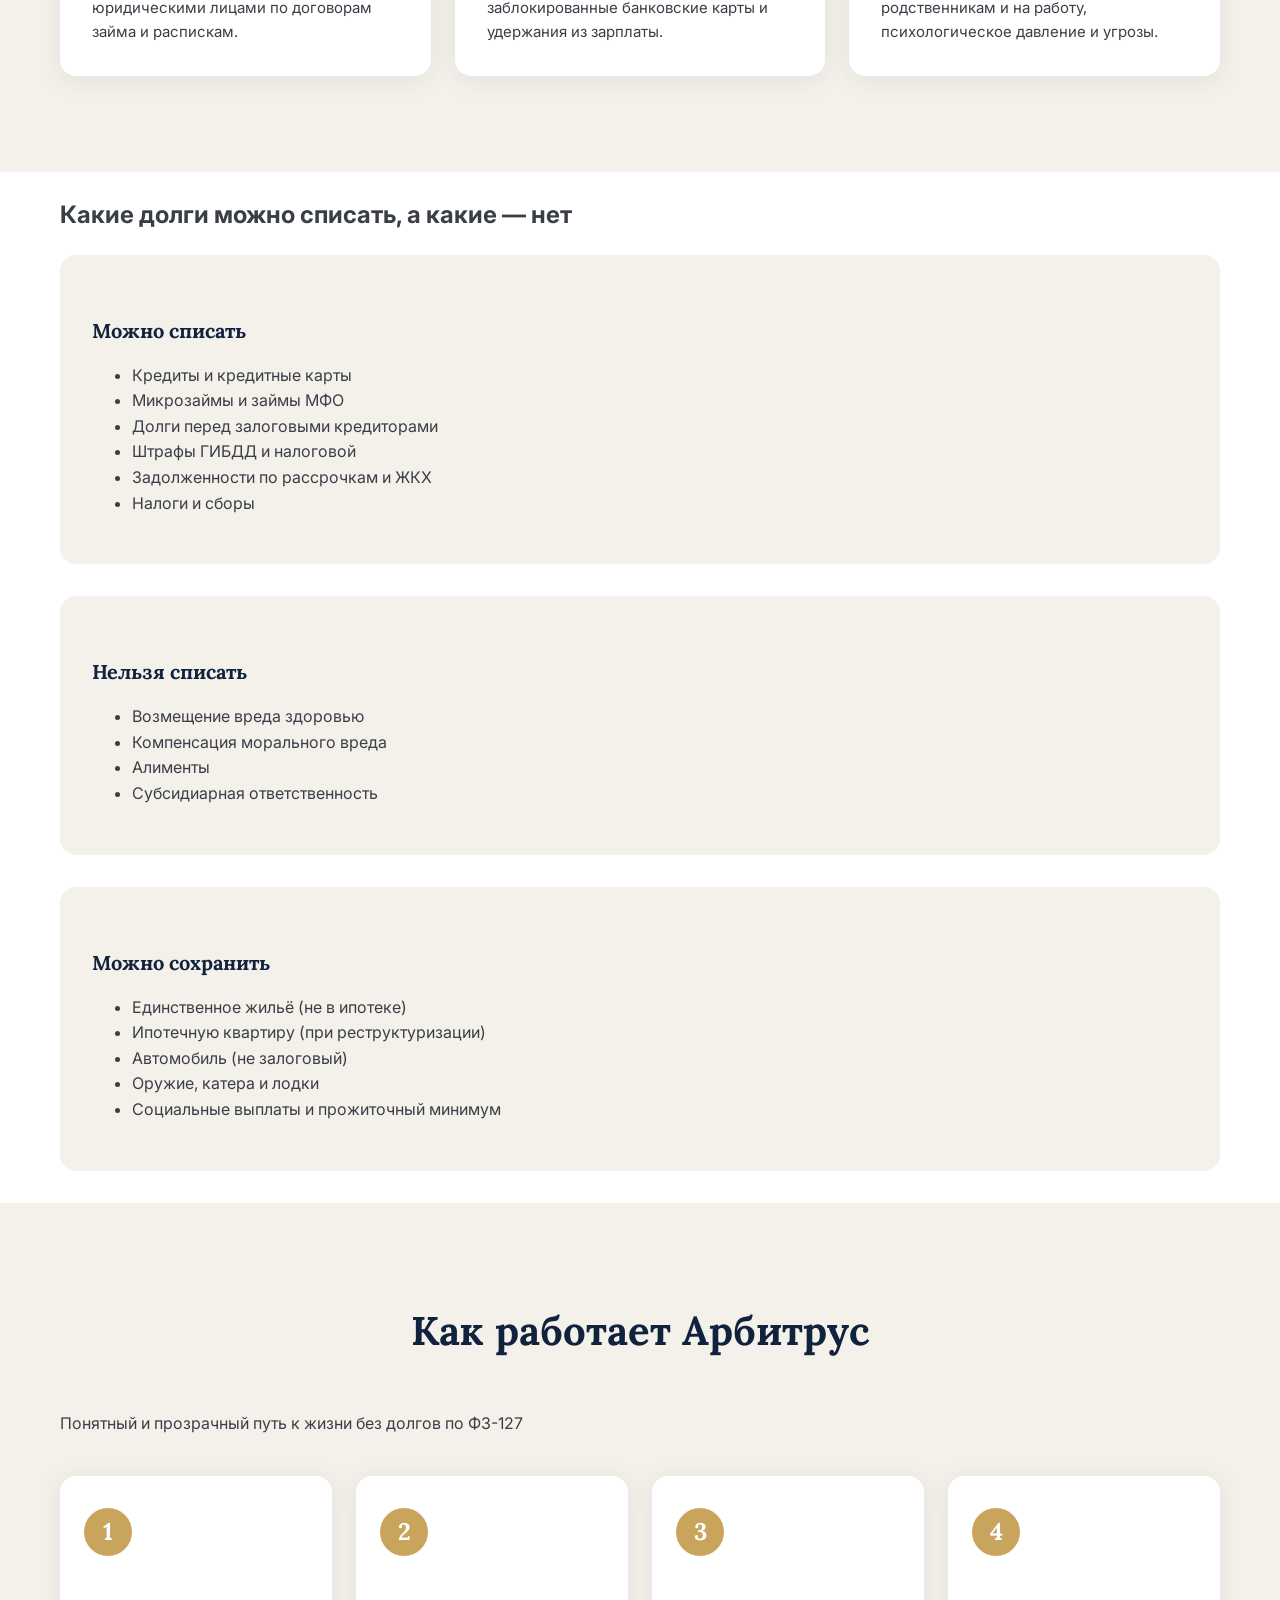
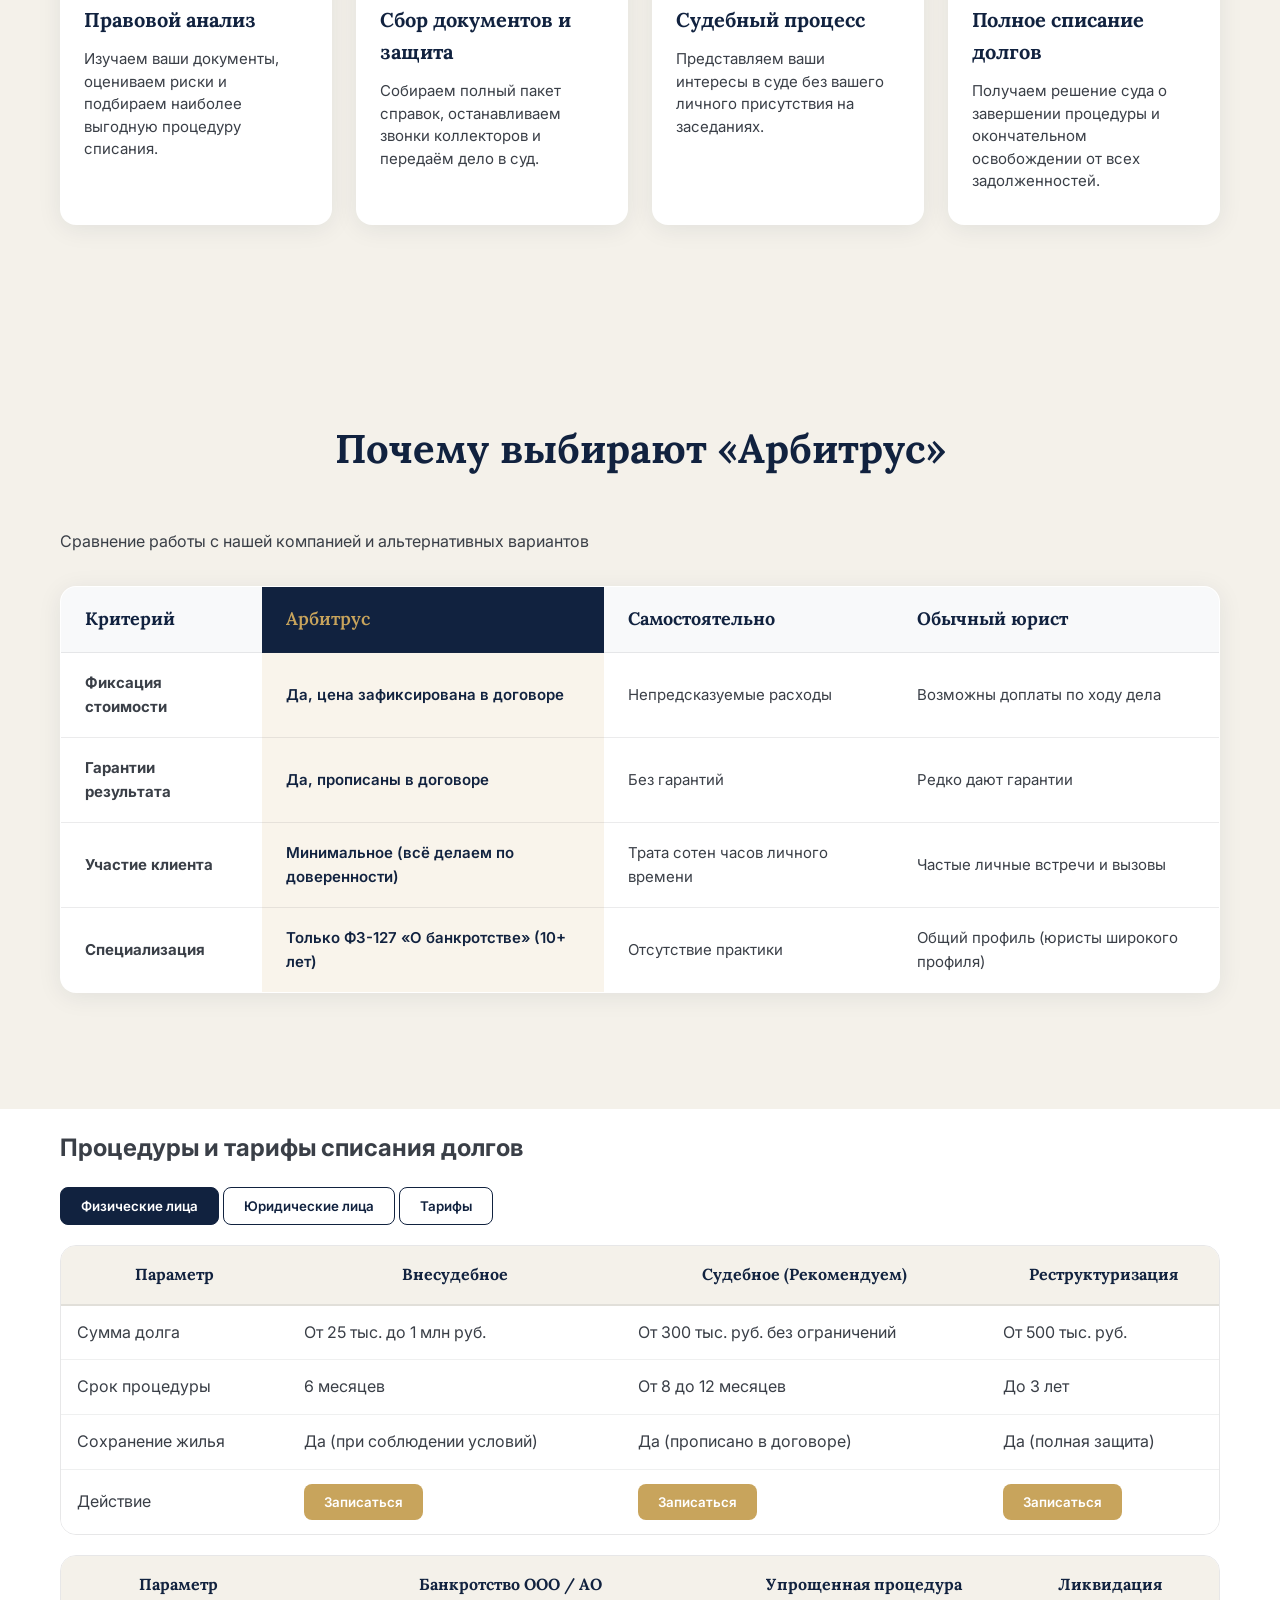
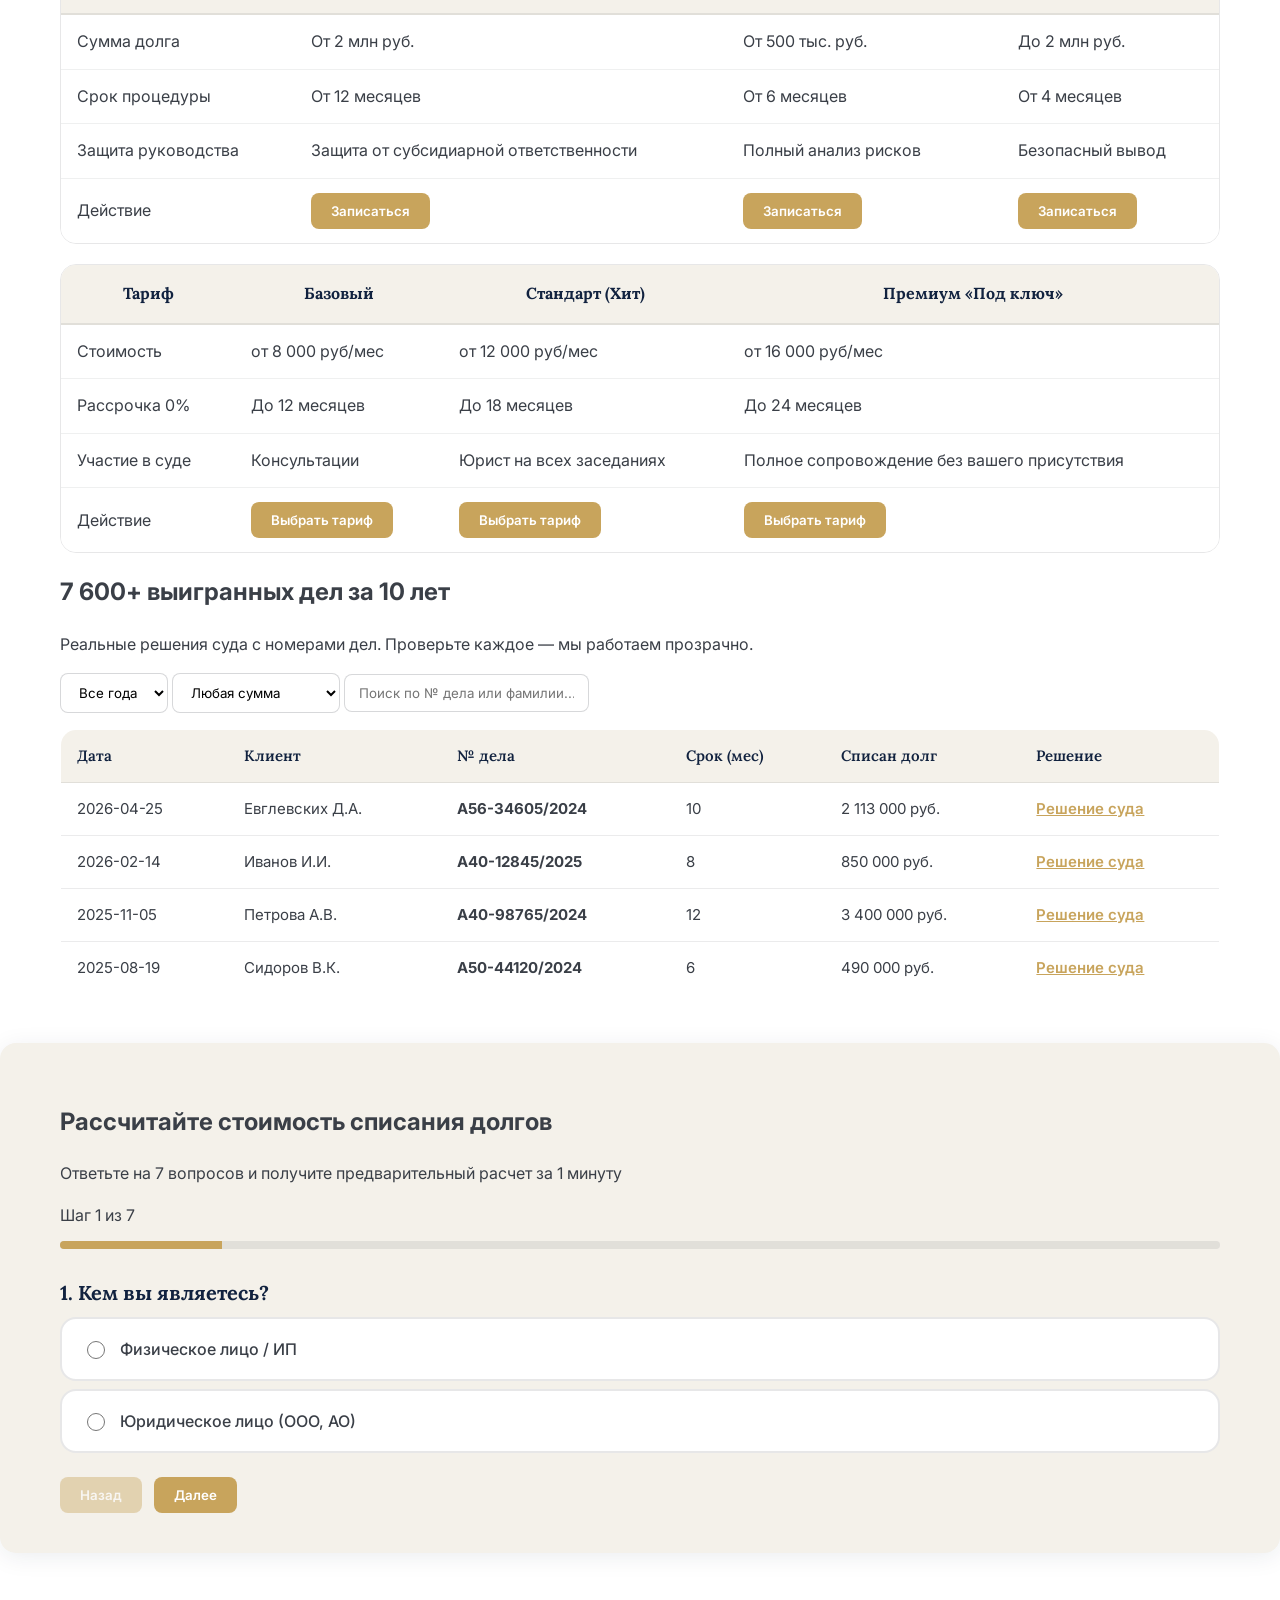
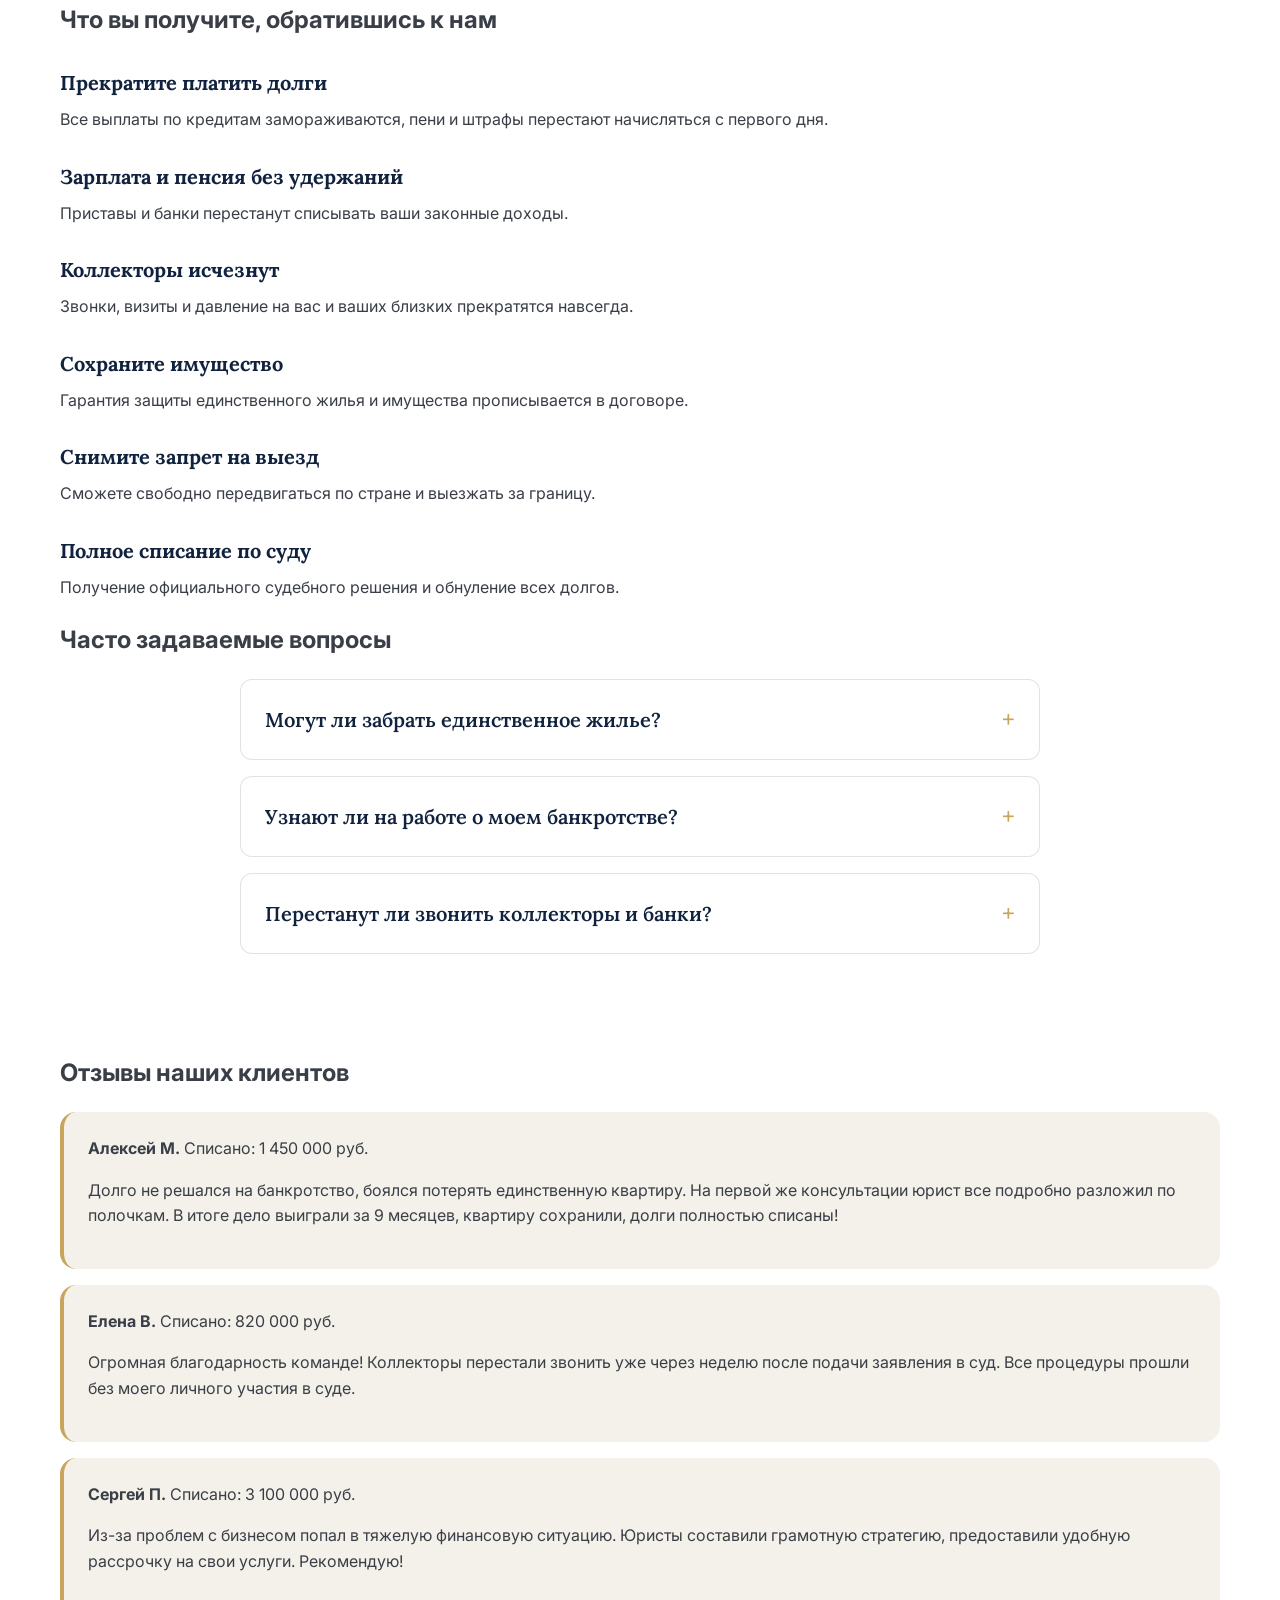
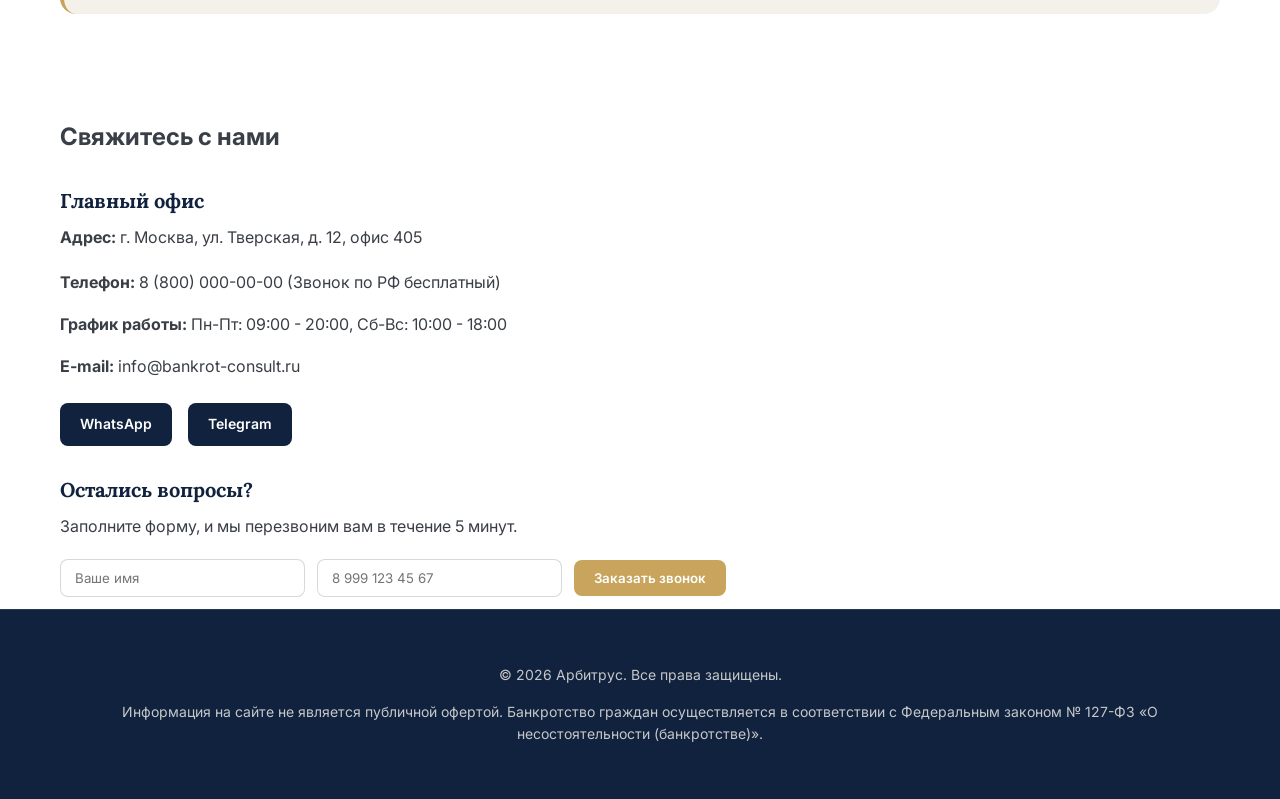
==== commit 89816ade: "index.html" ====
--- a/index.html
+++ b/index.html
@@ -6,92 +6,133 @@
   <title>Списание долгов по 127-ФЗ — Официальная юридическая помощь</title>
   <meta name="description" content="Бесплатное и судебное списание долгов по 127-ФЗ. Рассрочка 0%, сохранение имущества, гарантия результата в договоре.">
   
+  <!-- Подключение фирменных шрифтов Lora и Inter -->
+  <link rel="preconnect" href="https://fonts.googleapis.com">
+  <link rel="preconnect" href="https://fonts.gstatic.com" crossorigin>
+  <link href="https://fonts.googleapis.com/css2?family=Inter:wght@400;500;600&family=Lora:wght@600;700&display=swap" rel="stylesheet">
+  
   <!-- Стили -->
   <link rel="stylesheet" href="css/style.css">
 </head>
 <body>
 
+<!-- 0. HEADER -->
 <header class="header">
-  <div class="container header__container">
-    <div class="header__logo">
-      <a href="#"><strong>БанкротКонсалт</strong></a>
-    </div>
-
-    <div class="header__city">
-      <select id="city-select" class="header__select">
-        <option value="msk">Москва</option>
-        <option value="spb">Санкт-Петербург</option>
-        <option value="ekb">Екатеринбург</option>
-      </select>
-    </div>
-
-    <!-- ⬇️ ВСТАВЛЯЕМ НАВИГАЦИЮ СЮДА ⬇️ -->
-    <nav class="nav">
-      <a href="#debts">Какие долги списываем</a>
-      <a href="#procedures">Тарифы</a>
-      <a href="#cases">Выигранные дела</a>
-      <a href="#quiz">Калькулятор</a>
-      <a href="#faq">Вопросы</a>
-      <a href="#reviews">Отзывы</a>
-      <a href="#contacts">Контакты</a>
-    </nav>
-
-    <div class="header__messengers">
-      <a href="https://wa.me/70000000000" target="_blank" class="btn-messenger wa">WhatsApp</a>
-      <a href="https://t.me/your_bot" target="_blank" class="btn-messenger tg">Telegram</a>
-    </div>
-
-    <div class="header__phone">
-      <a href="tel:88000000000" class="phone-link">8 (800) 000-00-00</a>
-      <span class="phone-subtext">Звонок по РФ бесплатный</span>
-    </div>
-
-    <button class="btn btn--outline" id="header-cta-btn">Консультация</button>
+  <div class="header__container">
+    <a href="#" class="header__logo">
+      <span>A</span> Арбитрус
+    </a>
+    
+    <div class="header__right">
+      <a href="tel:88000000000" class="header__phone">8 (800) 000-00-00</a>
+      <button class="btn-gold" id="header-cta-btn">Бесплатная консультация</button>
+    </div>
   </div>
 </header>
 
-  <!-- БЛОК 1: Hero -->
-  <section class="hero">
-    <div class="container hero__container">
-      <div class="hero__content">
-        <h1 class="hero__title">Спишите долги законно по 127-ФЗ — для физлиц и юрлиц</h1>
-        <p class="hero__subtitle">Работаем под ключ. Фиксируем цену в договоре. Даём гарантию результата. Более 7 600 завершённых дел за 10 лет.</p>
-        
-        <ul class="hero__utp">
-          <li>💰 Рассрочка 0% до 10 месяцев</li>
-          <li>🏠 Сохраним имущество и ипотечную квартиру</li>
-          <li>⏸️ Кредиты не платите с первого дня обращения</li>
-          <li>🔒 Гарантия списания долга в договоре</li>
-        </ul>
-
-        <!-- Быстрая форма -->
-        <form class="hero__form" id="hero-form">
-          <div class="form-group">
-            <input type="text" name="name" placeholder="Ваше имя" required>
-          </div>
-          <div class="form-group">
-            <input type="tel" name="phone" id="hero-phone" placeholder="+7 (___) ___-__-__" required>
-          </div>
-          <label class="form-checkbox">
-            <input type="checkbox" checked required>
-            <span>Согласен на обработку персональных данных</span>
-          </label>
-          <button type="submit" class="btn btn--primary">Получить бесплатную консультацию</button>
-        </form>
-      </div>
-
-      <div class="hero__image-wrapper">
-        <!-- Заглушка под фото главного юриста -->
-        <div class="hero__lawyer-card">
-          <div class="lawyer-photo-placeholder">Фото Юриста</div>
-          <p class="lawyer-name">Главный юрист компании</p>
-          <span class="lawyer-experience">Опыт работы 12 лет</span>
-        </div>
-      </div>
-    </div>
-  </section>
-
-  <!-- БЛОК 2: Какие долги списываем -->
+<!-- 1. HERO -->
+<section id="hero" class="hero">
+  <div class="hero__container">
+    
+    <!-- Левая колонка -->
+    <div class="hero__content">
+      <h1 class="hero__title">Долг под контролем.<br>Решение — по закону</h1>
+      
+      <p class="hero__subtitle">
+        Арбитрус — правовая помощь в процедуре банкротства. Разбираем вашу ситуацию, просчитываем реальный путь и ведём дело от заявления до итогового решения суда.
+      </p>
+
+      <div class="hero__features">
+        <div class="hero__feature-item">
+          <span class="hero__feature-title">Стратегия</span>
+          <span>Сначала расчёт и правовой анализ — потом процедура</span>
+        </div>
+        <div class="hero__feature-item">
+          <span class="hero__feature-title">Гарантии</span>
+          <span>Ведём дело до конца, отвечаем за результат</span>
+        </div>
+        <div class="hero__feature-item">
+          <span class="hero__feature-title">Законность</span>
+          <span>Работаем строго по ФЗ-127 «О несостоятельности»</span>
+        </div>
+      </div>
+
+      <div class="hero__action">
+        <a href="#quiz" class="btn-gold">Бесплатный правовой анализ</a>
+        <span class="microtext">Консультация бесплатна и ни к чему не обязывает. Данные конфиденциальны</span>
+      </div>
+    </div>
+
+    <!-- Правая колонка (Форма заявки) -->
+    <div class="hero__card">
+      <h3 class="hero__card-title">Разберём вашу ситуацию</h3>
+      <form id="hero-form">
+        <div class="form-group">
+          <input type="text" class="form-input" placeholder="Ваше имя" required>
+        </div>
+        <div class="form-group">
+          <input type="tel" class="form-input phone-mask" placeholder="Телефон" required>
+        </div>
+        <div class="form-group">
+          <textarea class="form-textarea" placeholder="Комментарий (необязательно)"></textarea>
+        </div>
+        <button type="submit" class="btn-gold btn-gold--full">Получить консультацию</button>
+        <p class="form-microtext">
+          Нажимая кнопку, вы соглашаетесь с политикой обработки персональных данных.
+        </p>
+      </form>
+    </div>
+
+  </div>
+</section>
+
+<!-- 2. С КАКИМИ ПРОБЛЕМАМИ МЫ РАБОТАЕМ -->
+<section id="problems" class="problems">
+  <div class="container">
+    <h2 class="section__title">С какими проблемами мы работаем</h2>
+    <p class="section__subtitle">Разбираем даже самые сложные финансовые ситуации и находим законный выход</p>
+    
+    <div class="problems__grid">
+      <div class="problem-card">
+        <div class="problem-card__icon">💳</div>
+        <h3 class="problem-card__title">Кредиты и кредитные карты</h3>
+        <p class="problem-card__text">Огромная процентная нагрузка, просрочки, задолженности перед несколькими банками одновременно.</p>
+      </div>
+
+      <div class="problem-card">
+        <div class="problem-card__icon">⚡</div>
+        <h3 class="problem-card__title">Займы в МФО</h3>
+        <p class="problem-card__text">Высокие штрафы и пени по микрозаймам, стремительный рост долга и постоянно растущие проценты.</p>
+      </div>
+
+      <div class="problem-card">
+        <div class="problem-card__icon">🏛️</div>
+        <h3 class="problem-card__title">Налоги и коммуналка (ЖКХ)</h3>
+        <p class="problem-card__text">Накопившиеся задолженности по коммунальным услугам, штрафам ГИБДД, налогам и сборам.</p>
+      </div>
+
+      <div class="problem-card">
+        <div class="problem-card__icon">📜</div>
+        <h3 class="problem-card__title">Долги по распискам</h3>
+        <p class="problem-card__text">Задолженности перед физическими и юридическими лицами по договорам займа и распискам.</p>
+      </div>
+
+      <div class="problem-card">
+        <div class="problem-card__icon">🔒</div>
+        <h3 class="problem-card__title">Арест счетов и приставы</h3>
+        <p class="problem-card__text">Исполнительные производства у ФССП, заблокированные банковские карты и удержания из зарплаты.</p>
+      </div>
+
+      <div class="problem-card">
+        <div class="problem-card__icon">📞</div>
+        <h3 class="problem-card__title">Давление коллекторов</h3>
+        <p class="problem-card__text">Бесконечные звонки вам, родственникам и на работу, психологическое давление и угрозы.</p>
+      </div>
+    </div>
+  </div>
+</section>
+
+<!-- 3. КАКИЕ ДОЛГИ СПИСЫВАЕМ -->
 <section id="debts" class="section debts">
   <div class="container">
     <h2 class="section__title">Какие долги можно списать, а какие — нет</h2>
@@ -133,19 +174,107 @@
   </div>
 </section>
 
-<!-- БЛОК 3: Таблица процедур -->
+<!-- КАК РАБОТАЕТ АРБИТРУС (Степпер) -->
+<section id="how-it-works" class="section how-it-works">
+  <div class="container">
+    <h2 class="section__title">Как работает Арбитрус</h2>
+    <p class="section__subtitle">Понятный и прозрачный путь к жизни без долгов по ФЗ-127</p>
+
+    <div class="stepper">
+      <div class="stepper__item">
+        <div class="stepper__number">1</div>
+        <div class="stepper__content">
+          <h3>Правовой анализ</h3>
+          <p>Изучаем ваши документы, оцениваем риски и подбираем наиболее выгодную процедуру списания.</p>
+        </div>
+      </div>
+
+      <div class="stepper__item">
+        <div class="stepper__number">2</div>
+        <div class="stepper__content">
+          <h3>Сбор документов и защита</h3>
+          <p>Собираем полный пакет справок, останавливаем звонки коллекторов и передаём дело в суд.</p>
+        </div>
+      </div>
+
+      <div class="stepper__item">
+        <div class="stepper__number">3</div>
+        <div class="stepper__content">
+          <h3>Судебный процесс</h3>
+          <p>Представляем ваши интересы в суде без вашего личного присутствия на заседаниях.</p>
+        </div>
+      </div>
+
+      <div class="stepper__item">
+        <div class="stepper__number">4</div>
+        <div class="stepper__content">
+          <h3>Полное списание долгов</h3>
+          <p>Получаем решение суда о завершении процедуры и окончательном освобождении от всех задолженностей.</p>
+        </div>
+      </div>
+    </div>
+  </div>
+</section>
+
+<!-- ПОЧЕМУ АРБИТРУС (Сравнение) -->
+<section id="why-us" class="section why-us">
+  <div class="container">
+    <h2 class="section__title">Почему выбирают «Арбитрус»</h2>
+    <p class="section__subtitle">Сравнение работы с нашей компанией и альтернативных вариантов</p>
+
+    <div class="table-wrapper">
+      <table class="comparison-table">
+        <thead>
+          <tr>
+            <th>Критерий</th>
+            <th class="highlight">Арбитрус</th>
+            <th>Самостоятельно</th>
+            <th>Обычный юрист</th>
+          </tr>
+        </thead>
+        <tbody>
+          <tr>
+            <td><strong>Фиксация стоимости</strong></td>
+            <td class="highlight">Да, цена зафиксирована в договоре</td>
+            <td>Непредсказуемые расходы</td>
+            <td>Возможны доплаты по ходу дела</td>
+          </tr>
+          <tr>
+            <td><strong>Гарантии результата</strong></td>
+            <td class="highlight">Да, прописаны в договоре</td>
+            <td>Без гарантий</td>
+            <td>Редко дают гарантии</td>
+          </tr>
+          <tr>
+            <td><strong>Участие клиента</strong></td>
+            <td class="highlight">Минимальное (всё делаем по доверенности)</td>
+            <td>Трата сотен часов личного времени</td>
+            <td>Частые личные встречи и вызовы</td>
+          </tr>
+          <tr>
+            <td><strong>Специализация</strong></td>
+            <td class="highlight">Только ФЗ-127 «О банкротстве» (10+ лет)</td>
+            <td>Отсутствие практики</td>
+            <td>Общий профиль (юристы широкого профиля)</td>
+          </tr>
+        </tbody>
+      </table>
+    </div>
+  </div>
+</section>
+
+<!-- 4. ТАБЛИЦА ПРОЦЕДУР -->
 <section id="procedures" class="section procedures">
   <div class="container">
     <h2 class="section__title">Процедуры и тарифы списания долгов</h2>
     
-    <!-- Переключатель табов -->
     <div class="tabs">
       <button class="tab-btn active" data-tab="phys">Физические лица</button>
       <button class="tab-btn" data-tab="jur">Юридические лица</button>
       <button class="tab-btn" data-tab="tariffs">Тарифы</button>
     </div>
 
-    <!-- Таб 1: Физлица -->
+    <!-- Вкладка 1: Физические лица -->
     <div class="tab-content active" id="tab-phys">
       <div class="table-wrapper">
         <table class="procedure-table">
@@ -186,16 +315,99 @@
         </table>
       </div>
     </div>
-  </div>
-</section>
-
-<!-- БЛОК 4: Наши дела -->
+
+    <!-- Вкладка 2: Юридические лица -->
+    <div class="tab-content" id="tab-jur">
+      <div class="table-wrapper">
+        <table class="procedure-table">
+          <thead>
+            <tr>
+              <th>Параметр</th>
+              <th>Банкротство ООО / АО</th>
+              <th>Упрощенная процедура</th>
+              <th>Ликвидация</th>
+            </tr>
+          </thead>
+          <tbody>
+            <tr>
+              <td>Сумма долга</td>
+              <td>От 2 млн руб.</td>
+              <td>От 500 тыс. руб.</td>
+              <td>До 2 млн руб.</td>
+            </tr>
+            <tr>
+              <td>Срок процедуры</td>
+              <td>От 12 месяцев</td>
+              <td>От 6 месяцев</td>
+              <td>От 4 месяцев</td>
+            </tr>
+            <tr>
+              <td>Защита руководства</td>
+              <td>Защита от субсидиарной ответственности</td>
+              <td>Полный анализ рисков</td>
+              <td>Безопасный вывод</td>
+            </tr>
+            <tr>
+              <td>Действие</td>
+              <td><button class="btn btn--outline select-plan-btn" data-plan="Банкротство ООО">Записаться</button></td>
+              <td><button class="btn btn--outline select-plan-btn" data-plan="Упрощенная процедура">Записаться</button></td>
+              <td><button class="btn btn--outline select-plan-btn" data-plan="Ликвидация компании">Записаться</button></td>
+            </tr>
+          </tbody>
+        </table>
+      </div>
+    </div>
+
+    <!-- Вкладка 3: Тарифы -->
+    <div class="tab-content" id="tab-tariffs">
+      <div class="table-wrapper">
+        <table class="procedure-table">
+          <thead>
+            <tr>
+              <th>Тариф</th>
+              <th>Базовый</th>
+              <th class="recommended">Стандарт (Хит)</th>
+              <th>Премиум «Под ключ»</th>
+            </tr>
+          </thead>
+          <tbody>
+            <tr>
+              <td>Стоимость</td>
+              <td>от 8 000 руб/мес</td>
+              <td>от 12 000 руб/мес</td>
+              <td>от 16 000 руб/мес</td>
+            </tr>
+            <tr>
+              <td>Рассрочка 0%</td>
+              <td>До 12 месяцев</td>
+              <td>До 18 месяцев</td>
+              <td>До 24 месяцев</td>
+            </tr>
+            <tr>
+              <td>Участие в суде</td>
+              <td>Консультации</td>
+              <td>Юрист на всех заседаниях</td>
+              <td>Полное сопровождение без вашего присутствия</td>
+            </tr>
+            <tr>
+              <td>Действие</td>
+              <td><button class="btn btn--outline select-plan-btn" data-plan="Тариф Базовый">Выбрать тариф</button></td>
+              <td class="recommended"><button class="btn btn--primary select-plan-btn" data-plan="Тариф Стандарт">Выбрать тариф</button></td>
+              <td><button class="btn btn--outline select-plan-btn" data-plan="Тариф Премиум">Выбрать тариф</button></td>
+            </tr>
+          </tbody>
+        </table>
+      </div>
+    </div>
+
+  </div>
+</section>
+<!-- 5. НАШИ ДЕЛА -->
 <section id="cases" class="section cases">
   <div class="container">
     <h2 class="section__title">7 600+ выигранных дел за 10 лет</h2>
     <p class="section__subtitle">Реальные решения суда с номерами дел. Проверьте каждое — мы работаем прозрачно.</p>
 
-    <!-- Панель фильтров и поиска -->
     <div class="cases__filters">
       <select id="filter-year" class="filter-control">
         <option value="all">Все года</option>
@@ -213,7 +425,6 @@
       <input type="text" id="search-case" class="filter-control search-input" placeholder="Поиск по № дела или фамилии...">
     </div>
 
-    <!-- Таблица дел -->
     <div class="table-wrapper">
       <table class="cases-table">
         <thead>
@@ -227,157 +438,95 @@
           </tr>
         </thead>
         <tbody id="cases-tbody">
-          <!-- Строки генерируются автоматически через JavaScript -->
+          <!-- Строки генерируются через JS -->
         </tbody>
       </table>
     </div>
   </div>
 </section>
 
-<!-- БЛОК 5: Квиз "Узнайте стоимость" -->
-<section id="quiz" class="section quiz">
-  <div class="container">
-    <h2 class="section__title">Рассчитайте стоимость списания долгов</h2>
-    <p class="section__subtitle">Ответьте на 7 вопросов и получите предварительный расчет за 1 минуту</p>
-
-    <div class="quiz__wrapper">
-      <!-- Прогресс-бар -->
-      <div class="quiz__progress">
-        <div class="quiz__progress-text">Шаг <span id="quiz-current-step">1</span> из 7</div>
-        <div class="quiz__progress-bar">
-          <div class="quiz__progress-fill" id="quiz-progress-fill"></div>
-        </div>
-      </div>
-
-      <!-- Контейнер шагов -->
-      <form id="quiz-form" class="quiz__form">
-        <!-- Шаг 1 -->
-        <div class="quiz__step active" data-step="1">
-          <h3 class="quiz__question">1. Кем вы являетесь?</h3>
-          <div class="quiz__options">
-            <label class="quiz__radio">
-              <input type="radio" name="entity_type" value="phys" checked>
-              <span>Физическое лицо / ИП</span>
-            </label>
-            <label class="quiz__radio">
-              <input type="radio" name="entity_type" value="jur">
-              <span>Юридическое лицо (ООО, АО)</span>
-            </label>
-          </div>
-        </div>
-
-        <!-- Шаг 2 -->
-        <div class="quiz__step" data-step="2">
-          <h3 class="quiz__question">2. Какова общая сумма ваших долгов?</h3>
-          <div class="quiz__options">
-            <label class="quiz__radio">
-              <input type="radio" name="debt_amount" value="up-to-500k">
-              <span>До 500 000 руб.</span>
-            </label>
-            <label class="quiz__radio">
-              <input type="radio" name="debt_amount" value="500k-1.5m" checked>
-              <span>От 500 000 до 1 500 000 руб.</span>
-            </label>
-            <label class="quiz__radio">
-              <input type="radio" name="debt_amount" value="over-1.5m">
-              <span>Более 1 500 000 руб.</span>
-            </label>
-          </div>
-        </div>
-
-        <!-- Шаг 3 -->
-        <div class="quiz__step" data-step="3">
-          <h3 class="quiz__question">3. Есть ли у вас просрочки по платежам?</h3>
-          <div class="quiz__options">
-            <label class="quiz__radio">
-              <input type="radio" name="delays" value="none" checked>
-              <span>Просрочек нет, но платить тяжело</span>
-            </label>
-            <label class="quiz__radio">
-              <input type="radio" name="delays" value="1-3-months">
-              <span>Просрочка от 1 до 3 месяцев</span>
-            </label>
-            <label class="quiz__radio">
-              <input type="radio" name="delays" value="over-3-months">
-              <span>Просрочка более 3 месяцев</span>
-            </label>
-          </div>
-        </div>
-
-        <!-- Шаг 4 -->
-        <div class="quiz__step" data-step="4">
-          <h3 class="quiz__question">4. Есть ли у вас имущество в собственности (кроме единственного жилья)?</h3>
-          <div class="quiz__options">
-            <label class="quiz__radio">
-              <input type="radio" name="property" value="none" checked>
-              <span>Только единственное жильё</span>
-            </label>
-            <label class="quiz__radio">
-              <input type="radio" name="property" value="car">
-              <span>Есть автомобиль</span>
-            </label>
-            <label class="quiz__radio">
-              <input type="radio" name="property" value="real-estate">
-              <span>Есть другая недвижимость/земля</span>
-            </label>
-          </div>
-        </div>
-
-        <!-- Шаг 5 -->
-        <div class="quiz__step" data-step="5">
-          <h3 class="quiz__question">5. Находится ли ваше жильё в ипотеке?</h3>
-          <div class="quiz__options">
-            <label class="quiz__radio">
-              <input type="radio" name="mortgage" value="no" checked>
-              <span>Нет</span>
-            </label>
-            <label class="quiz__radio">
-              <input type="radio" name="mortgage" value="yes">
-              <span>Да, ипотека оформлена</span>
-            </label>
-          </div>
-        </div>
-
-        <!-- Шаг 6 -->
-        <div class="quiz__step" data-step="6">
-          <h3 class="quiz__question">6. Каков ваш официальный доход?</h3>
-          <div class="quiz__options">
-            <label class="quiz__radio">
-              <input type="radio" name="income" value="none" checked>
-              <span>Официального дохода нет</span>
-            </label>
-            <label class="quiz__radio">
-              <input type="radio" name="income" value="pension">
-              <span>Пенсия / Соцвыплаты</span>
-            </label>
-            <label class="quiz__radio">
-              <input type="radio" name="income" value="salary">
-              <span>Официальная зарплата</span>
-            </label>
-          </div>
-        </div>
-
-        <!-- Шаг 7 (Финал) -->
-        <div class="quiz__step" data-step="7">
-          <h3 class="quiz__question">7. Куда отправить расчёт и варианты процедур?</h3>
-          <div class="quiz__inputs">
-            <input type="text" name="quiz_name" placeholder="Ваше имя" required>
-            <input type="tel" name="quiz_phone" placeholder="+7 (___) ___-__-__" required>
-            <button type="submit" class="btn btn--primary btn--full">Получить результаты и вариант договора</button>
-          </div>
-        </div>
-
-        <!-- Навигация квиза -->
-        <div class="quiz__navigation">
-          <button type="button" class="btn btn--outline" id="quiz-prev-btn" disabled>Назад</button>
-          <button type="button" class="btn btn--primary" id="quiz-next-btn">Далее</button>
-        </div>
-      </form>
-    </div>
-  </div>
-</section>
-
-<!-- БЛОК 6: Выгоды -->
+<!-- 6. КВИЗ "УЗНАЙТЕ СТОИМОСТЬ" -->
+<section class="quiz-section">
+  <div class="container">
+    <h2>Рассчитайте стоимость списания долгов</h2>
+    <p>Ответьте на 7 вопросов и получите предварительный расчет за 1 минуту</p>
+
+    <!-- Индикатор прогресса -->
+    <div class="quiz-progress-wrapper">
+      <div class="quiz-progress-text">Шаг <span id="quiz-current-step">1</span> из 7</div>
+      <div class="quiz-progress-bar">
+        <div id="quiz-progress-fill"></div>
+      </div>
+    </div>
+
+    <!-- Форма квиза -->
+    <form id="quiz-form">
+
+      <!-- ШАГ 1 -->
+      <div class="quiz__step active" data-step="1">
+        <h3>1. Кем вы являетесь?</h3>
+        <label><input type="radio" name="role" value="Физическое лицо / ИП"> Физическое лицо / ИП</label>
+        <label><input type="radio" name="role" value="Юридическое лицо"> Юридическое лицо (ООО, АО)</label>
+      </div>
+
+      <!-- ШАГ 2 -->
+      <div class="quiz__step" data-step="2">
+        <h3>2. Какова общая сумма ваших долгов?</h3>
+        <label><input type="radio" name="sum" value="До 500 тыс"> До 500 000 руб.</label>
+        <label><input type="radio" name="sum" value="500к - 1.5м"> От 500 000 до 1 500 000 руб.</label>
+        <label><input type="radio" name="sum" value="Более 1.5м"> Более 1 500 000 руб.</label>
+      </div>
+
+      <!-- ШАГ 3 -->
+      <div class="quiz__step" data-step="3">
+        <h3>3. Есть ли у вас просрочки по платежам?</h3>
+        <label><input type="radio" name="delay" value="Нет просрочек"> Просрочек нет, но платить тяжело</label>
+        <label><input type="radio" name="delay" value="1-3 месяца"> Просрочка от 1 до 3 месяцев</label>
+        <label><input type="radio" name="delay" value="Более 3 месяцев"> Просрочка более 3 месяцев</label>
+      </div>
+
+      <!-- ШАГ 4 -->
+      <div class="quiz__step" data-step="4">
+        <h3>4. Есть ли у вас имущество в собственности (кроме единственного жилья)?</h3>
+        <label><input type="radio" name="property" value="Единственное жилье"> Только единственное жильё</label>
+        <label><input type="radio" name="property" value="Автомобиль"> Есть автомобиль</label>
+        <label><input type="radio" name="property" value="Другая недвижимость"> Есть другая недвижимость/земля</label>
+      </div>
+
+      <!-- ШАГ 5 -->
+      <div class="quiz__step" data-step="5">
+        <h3>5. Находится ли ваше жильё в ипотеке?</h3>
+        <label><input type="radio" name="hypothec" value="Нет"> Нет</label>
+        <label><input type="radio" name="hypothec" value="Да"> Да, ипотека оформлена</label>
+      </div>
+
+      <!-- ШАГ 6 -->
+      <div class="quiz__step" data-step="6">
+        <h3>6. Каков ваш официальный доход?</h3>
+        <label><input type="radio" name="income" value="Нет дохода"> Официального дохода нет</label>
+        <label><input type="radio" name="income" value="Зарплата"> Официальная зарплата</label>
+        <label><input type="radio" name="income" value="Пенсия/Соцвыплаты"> Пенсия / Соцвыплаты</label>
+      </div>
+
+      <!-- ШАГ 7 -->
+      <div class="quiz__step" data-step="7">
+        <h3>7. Куда отправить расчёт и варианты процедур?</h3>
+        <input type="text" name="name" placeholder="Ваше имя" required>
+        <input type="tel" name="phone" placeholder="8 999 123 45 67" required>
+        <button type="submit" class="btn-submit">Получить результаты и вариант договора</button>
+      </div>
+
+      <!-- Кнопки переключения -->
+      <div class="quiz-navigation">
+        <button type="button" id="quiz-prev-btn" disabled>Назад</button>
+        <button type="button" id="quiz-next-btn">Далее</button>
+      </div>
+
+    </form>
+  </div>
+</section>
+
+<!-- 7. ВЫГОДЫ -->
 <section class="section benefits">
   <div class="container">
     <h2 class="section__title">Что вы получите, обратившись к нам</h2>
@@ -410,7 +559,7 @@
   </div>
 </section>
 
-<!-- БЛОК 7: FAQ (Вопросы и ответы) -->
+<!-- 8. FAQ -->
 <section id="faq" class="section faq">
   <div class="container">
     <h2 class="section__title">Часто задаваемые вопросы</h2>
@@ -448,7 +597,7 @@
   </div>
 </section>
 
-<!-- Модальное окно записи на консультацию -->
+<!-- МОДАЛЬНОЕ ОКНО -->
 <div class="modal" id="modal-consultation">
   <div class="modal__overlay" id="modal-overlay"></div>
   <div class="modal__content">
@@ -470,7 +619,7 @@
   </div>
 </div>
 
-<!-- БЛОК 8: Отзывы -->
+<!-- 9. ОТЗЫВЫ -->
 <section id="reviews" class="section reviews">
   <div class="container">
     <h2 class="section__title">Отзывы наших клиентов</h2>
@@ -509,7 +658,7 @@
   </div>
 </section>
 
-<!-- БЛОК 9: Контакты и форма -->
+<!-- 10. КОНТАКТЫ И ФОРМА -->
 <section id="contacts" class="section contacts">
   <div class="container">
     <h2 class="section__title">Свяжитесь с нами</h2>
@@ -543,27 +692,18 @@
   </div>
 </section>
 
-<!-- ФУТЕР (Подвал сайта) -->
+<!-- ФУТЕР -->
 <footer class="footer">
   <div class="container">
     <div class="footer__bottom">
-      <p>&copy; 2026 БанкротКонсальт. Все права защищены.</p>
+      <p>&copy; 2026 Арбитрус. Все права защищены.</p>
       <p>Информация на сайте не является публичной офертой. Банкротство граждан осуществляется в соответствии с Федеральным законом № 127-ФЗ «О несостоятельности (банкротстве)».</p>
     </div>
   </div>
 </footer>
 
-
-
-
-
-
-
-
 <!-- Скрипты -->
-<!-- Подключение двух скриптов перед закрывающим тегом body -->
 <script src="js/app.js"></script>
 <script src="js/cases.js"></script>
-  <script src="js/app.js"></script>
 </body>
-</html>+</html>
--- a/css/style.css
+++ b/css/style.css
@@ -1,460 +1,473 @@
-/* Переменные проекта */
+/* ==========================================
+   ДИЗАЙН-СИСТЕМА И ПЕРЕМЕННЫЕ «АРБИТРУС»
+   ========================================== */
+:root {
+  --color-navy: #11223F;      /* Глубокий тёмно-синий */
+  --color-graphite: #3A3F47;  /* Графит */
+  --color-gold: #C8A45C;      /* Тёплое золото */
+  --color-gold-hover: #b38f48;
+  --color-ivory: #F4F1EA;     /* Слоновая кость */
+  --color-white: #FFFFFF;     /* Белый */
+
+  --font-serif: 'Lora', serif;
+  --font-sans: 'Inter', sans-serif;
+
+  --card-radius: 16px;
+  --btn-radius: 8px;
+  --card-shadow: 0 4px 24px rgba(17, 34, 63, 0.08);
+}
+
 html {
   scroll-behavior: smooth;
 }
 
-:root {
-  --primary-color: #0d6efd;
-  --primary-hover: #0b5ed7;
-  --secondary-color: #198754;
-  --bg-light: #f8f9fa;
-  --text-color: #212529;
-  --text-muted: #6c757d;
-  --border-color: #dee2e6;
-  --container-width: 1200px;
-}
-
-/* Сброс стилей */
 * {
   box-sizing: border-box;
+}
+
+body {
   margin: 0;
-  padding: 0;
-}
-
-body {
-  font-family: system-ui, -apple-system, "Segoe UI", Roboto, sans-serif;
-  color: var(--text-color);
-  line-height: 1.5;
-  background-color: #ffffff;
+  padding-top: 72px; /* Компенсация фиксированной шапки */
+  font-family: var(--font-sans);
+  color: var(--color-graphite);
+  background-color: var(--color-white);
+  line-height: 1.6;
 }
 
 .container {
-  max-width: var(--container-width);
+  width: 100%;
+  max-width: 1200px;
   margin: 0 auto;
-  padding: 0 15px;
-}
-
-/* Header */
+  padding: 0 20px;
+}
+
+/* ОБЩИЕ СТИЛИ КНОПОК */
+.btn-gold {
+  background-color: var(--color-gold);
+  color: var(--color-white);
+  border: none;
+  padding: 16px 32px;
+  border-radius: var(--btn-radius);
+  font-family: var(--font-sans);
+  font-weight: 600;
+  font-size: 16px;
+  cursor: pointer;
+  transition: background-color 0.2s ease, transform 0.1s ease, box-shadow 0.2s ease;
+  text-decoration: none;
+  display: inline-block;
+  text-align: center;
+}
+
+.btn-gold:hover {
+  background-color: var(--color-gold-hover);
+  transform: translateY(-1px);
+  box-shadow: 0 4px 12px rgba(0, 0, 0, 0.1);
+}
+
+.btn-gold:active {
+  transform: translateY(0);
+}
+
+.btn-gold--full {
+  width: 100%;
+}
+
+/* ==========================================
+   0. HEADER (ФИКСИРОВАННАЯ ШАПКА)
+   ========================================== */
 .header {
-  position: sticky;
+  position: fixed;
   top: 0;
-  background: #ffffff;
-  border-bottom: 1px solid var(--border-color);
+  left: 0;
+  width: 100%;
+  height: 72px;
+  background-color: var(--color-white);
+  box-shadow: 0 2px 12px rgba(17, 34, 63, 0.06);
   z-index: 1000;
-  padding: 15px 0;
+  display: flex;
+  align-items: center;
 }
 
 .header__container {
+  width: 100%;
+  max-width: 1200px;
+  margin: 0 auto;
+  padding: 0 20px;
   display: flex;
   align-items: center;
   justify-content: space-between;
-  gap: 15px;
-  flex-wrap: wrap;
-}
-
-/* Кнопки */
-.btn {
-  padding: 10px 20px;
-  border-radius: 6px;
-  border: none;
-  font-weight: 600;
-  cursor: pointer;
-  transition: background 0.2s;
-}
-
-.btn--primary {
-  background-color: var(--primary-color);
-  color: #fff;
-}
-
-.btn--primary:hover {
-  background-color: var(--primary-hover);
-}
-
-.btn--outline {
-  border: 1px solid var(--primary-color);
-  color: var(--primary-color);
-  background: transparent;
-}
-
-.btn--outline:hover {
-  background: var(--primary-color);
-  color: #fff;
-}
-
-/* Hero section */
+}
+
+.header__logo {
+  font-family: var(--font-serif);
+  font-size: 24px;
+  font-weight: 700;
+  color: var(--color-navy);
+  text-decoration: none;
+  display: flex;
+  align-items: center;
+  gap: 8px;
+}
+
+.header__logo span {
+  color: var(--color-gold);
+}
+
+.header__right {
+  display: flex;
+  align-items: center;
+  gap: 24px;
+}
+
+.header__phone {
+  font-weight: 600;
+  color: var(--color-navy);
+  text-decoration: none;
+  font-size: 16px;
+}
+
+/* ==========================================
+   1. HERO (ПЕРВЫЙ ЭКРАН)
+   ========================================== */
 .hero {
-  padding: 60px 0;
-  background-color: var(--bg-light);
+  background-color: var(--color-navy);
+  min-height: calc(90vh - 72px);
+  padding: 80px 0;
+  color: var(--color-white);
+  display: flex;
+  align-items: center;
 }
 
 .hero__container {
+  width: 100%;
+  max-width: 1200px;
+  margin: 0 auto;
+  padding: 0 20px;
   display: grid;
-  grid-template-columns: 1fr 1fr;
-  gap: 40px;
+  grid-template-columns: 1.1fr 0.9fr;
+  gap: 48px;
   align-items: center;
 }
 
-@media (max-width: 768px) {
-  .hero__container {
-    grid-template-columns: 1fr;
-  }
-}
-
 .hero__title {
-  font-size: 2.2rem;
-  margin-bottom: 15px;
+  font-family: var(--font-serif);
+  font-size: 56px;
+  line-height: 1.15;
+  font-weight: 700;
+  color: var(--color-white);
+  margin: 0 0 24px 0;
 }
 
 .hero__subtitle {
-  font-size: 1.1rem;
-  color: var(--text-muted);
-  margin-bottom: 25px;
-}
-
-.hero__utp {
-  list-style: none;
-  margin-bottom: 30px;
-}
-
-.hero__utp li {
-  margin-bottom: 10px;
-  font-weight: 500;
-}
-
-.hero__form {
-  display: flex;
-  flex-direction: column;
-  gap: 15px;
-  background: #fff;
-  padding: 25px;
-  border-radius: 8px;
-  box-shadow: 0 4px 12px rgba(0,0,0,0.05);
-}
-
-.hero__form input[type="text"],
-.hero__form input[type="tel"] {
-  width: 100%;
-  padding: 12px;
-  border: 1px solid var(--border-color);
-  border-radius: 4px;
-}
-/* Секции общие */
-.section {
-  padding: 60px 0;
-}
-
-.section__title {
-  font-size: 2rem;
-  text-align: center;
-  margin-bottom: 40px;
-}
-
-/* Блок 2: Карточки долгов */
-.debts__grid {
+  font-size: 20px;
+  line-height: 1.6;
+  color: var(--color-ivory);
+  margin-bottom: 32px;
+}
+
+.hero__features {
   display: grid;
   grid-template-columns: repeat(3, 1fr);
-  gap: 20px;
-}
-
-@media (max-width: 900px) {
-  .debts__grid {
-    grid-template-columns: 1fr;
-  }
-}
-
-.debts__card {
-  padding: 25px;
-  border-radius: 8px;
-  border-top: 4px solid var(--border-color);
-  background-color: #fff;
-  box-shadow: 0 2px 8px rgba(0,0,0,0.05);
-}
-
-.debts__card--success { border-top-color: #198754; }
-.debts__card--danger { border-top-color: #dc3545; }
-.debts__card--info { border-top-color: #0dcaf0; }
-
-.debts__card h3 {
-  margin-bottom: 15px;
-  font-size: 1.25rem;
-}
-
-.debts__card ul {
-  list-style-type: disc;
-  padding-left: 20px;
-}
-
-.debts__card li {
-  margin-bottom: 8px;
-}
-
-/* Блок 3: Табы и таблицы */
-.tabs {
-  display: flex;
+  gap: 16px;
+  margin-bottom: 40px;
+}
+
+.hero__feature-item {
+  display: flex;
+  flex-direction: column;
+  gap: 8px;
+  font-size: 14px;
+  line-height: 1.4;
+  color: var(--color-white);
+}
+
+.hero__feature-title {
+  font-weight: 600;
+  color: var(--color-gold);
+}
+
+.hero__card {
+  background: var(--color-white);
+  border-radius: var(--card-radius);
+  padding: 32px;
+  box-shadow: var(--card-shadow);
+  color: var(--color-graphite);
+}
+
+.hero__card-title {
+  font-family: var(--font-serif);
+  font-size: 22px;
+  font-weight: 700;
+  color: var(--color-navy);
+  margin: 0 0 20px 0;
+}
+
+.form-group {
+  margin-bottom: 16px;
+}
+
+.form-input, 
+.form-textarea {
+  width: 100%;
+  padding: 12px 16px;
+  border: 1px solid rgba(58, 63, 71, 0.2);
+  border-radius: var(--btn-radius);
+  font-family: var(--font-sans);
+  font-size: 15px;
+  outline: none;
+  transition: border-color 0.2s;
+}
+
+.form-input:focus, 
+.form-textarea:focus {
+  border-color: var(--color-gold);
+}
+
+.form-textarea {
+  resize: vertical;
+  height: 80px;
+}
+
+.form-microtext {
+  font-size: 12px;
+  color: var(--color-graphite);
+  opacity: 0.7;
+  margin-top: 12px;
+  line-height: 1.3;
+}
+
+/* ==========================================
+   2. С КАКИМИ ПРОБЛЕМАМИ МЫ РАБОТАЕМ
+   ========================================== */
+.problems {
+  background-color: var(--color-ivory);
+  padding: 96px 0;
+}
+
+.problems .section__title {
+  font-family: var(--font-serif);
+  font-size: 40px;
+  font-weight: 700;
+  color: var(--color-navy);
+  text-align: center;
+  margin: 0 0 12px 0;
+}
+
+.problems .section__subtitle {
+  font-size: 18px;
+  color: var(--color-graphite);
+  text-align: center;
+  margin: 0 0 48px 0;
+  opacity: 0.85;
+}
+
+.problems__grid {
+  display: grid;
+  grid-template-columns: repeat(3, 1fr);
+  gap: 24px;
+}
+
+.problem-card {
+  background-color: var(--color-white);
+  border-radius: var(--card-radius);
+  padding: 32px;
+  box-shadow: var(--card-shadow);
+  transition: transform 0.2s ease, box-shadow 0.2s ease;
+  display: flex;
+  flex-direction: column;
+  align-items: flex-start;
+}
+
+.problem-card:hover {
+  transform: translateY(-4px);
+  box-shadow: 0 8px 32px rgba(17, 34, 63, 0.12);
+}
+
+.problem-card__icon {
+  font-size: 28px;
+  margin-bottom: 16px;
+  background-color: var(--color-ivory);
+  width: 56px;
+  height: 56px;
+  border-radius: 12px;
+  display: flex;
+  align-items: center;
   justify-content: center;
-  gap: 10px;
-  margin-bottom: 30px;
-}
-
-.tab-btn {
-  padding: 10px 20px;
-  border: 1px solid var(--border-color);
-  background: #fff;
-  cursor: pointer;
-  border-radius: 4px;
-  font-weight: 600;
-}
-
-.tab-btn.active {
-  background: var(--primary-color);
-  color: #fff;
-  border-color: var(--primary-color);
-}
-
-.table-wrapper {
+}
+
+.problem-card__title {
+  font-family: var(--font-serif);
+  font-size: 22px;
+  font-weight: 600;
+  color: var(--color-navy);
+  margin: 0 0 12px 0;
+}
+
+.problem-card__text {
+  font-size: 15px;
+  line-height: 1.6;
+  color: var(--color-graphite);
+  margin: 0;
+}
+
+/* ==========================================
+   3. КАК РАБОТАЕТ АРБИТРУС (СТЕППЕР)
+   ========================================== */
+.how-it-works {
+  padding: 96px 0;
+  background-color: var(--color-white);
+}
+
+.how-it-works .section__title {
+  font-family: var(--font-serif);
+  font-size: 40px;
+  font-weight: 700;
+  color: var(--color-navy);
+  text-align: center;
+  margin: 0 0 48px 0;
+}
+
+.stepper {
+  display: grid;
+  grid-template-columns: repeat(4, 1fr);
+  gap: 24px;
+}
+
+.step-card {
+  background-color: var(--color-ivory);
+  border-radius: var(--card-radius);
+  padding: 32px 24px;
+  display: flex;
+  flex-direction: column;
+  gap: 12px;
+}
+
+.step-card__number {
+  font-family: var(--font-serif);
+  font-size: 36px;
+  font-weight: 700;
+  color: var(--color-gold);
+  line-height: 1;
+}
+
+.step-card__title {
+  font-family: var(--font-serif);
+  font-size: 20px;
+  font-weight: 600;
+  color: var(--color-navy);
+  margin: 0;
+}
+
+.step-card__text {
+  font-size: 15px;
+  color: var(--color-graphite);
+  margin: 0;
+  line-height: 1.5;
+}
+
+/* ==========================================
+   4. ПОЧЕМУ АРБИТРУС (ТАБЛИЦА)
+   ========================================== */
+.why-us {
+  padding: 96px 0;
+  background-color: var(--color-ivory);
+}
+
+.why-us .section__title {
+  font-family: var(--font-serif);
+  font-size: 40px;
+  font-weight: 700;
+  color: var(--color-navy);
+  text-align: center;
+  margin: 0 0 48px 0;
+}
+
+.why-us__table-wrapper {
   overflow-x: auto;
-}
-
-.procedure-table {
+  border-radius: var(--card-radius);
+  box-shadow: var(--card-shadow);
+}
+
+.comparison-table {
   width: 100%;
   border-collapse: collapse;
-  background: #fff;
-}
-
-.procedure-table th, 
-.procedure-table td {
-  padding: 15px;
-  border: 1px solid var(--border-color);
+  background-color: var(--color-white);
   text-align: left;
 }
 
-.procedure-table th {
-  background-color: var(--bg-light);
-}
-
-.procedure-table .recommended {
-  background-color: rgba(13, 110, 253, 0.05);
-  border-color: var(--primary-color);
-}
-/* Стили для подзаголовка секции */
-.section__subtitle {
+.comparison-table th,
+.comparison-table td {
+  padding: 20px 24px;
+  border-bottom: 1px solid rgba(58, 63, 71, 0.1);
+}
+
+.comparison-table th {
+  font-family: var(--font-serif);
+  font-size: 18px;
+  color: var(--color-navy);
+  background-color: #EBE6DC;
+}
+
+.comparison-table th.highlight,
+.comparison-table td.highlight {
+  background-color: rgba(200, 164, 92, 0.12);
+  font-weight: 600;
+}
+
+/* ==========================================
+   5. FAQ (АККОРДЕОН)
+   ========================================== */
+.faq-section {
+  padding: 96px 0;
+  background-color: var(--color-white);
+}
+
+.faq-section .section__title {
+  font-family: var(--font-serif);
+  font-size: 40px;
+  font-weight: 700;
+  color: var(--color-navy);
   text-align: center;
-  color: var(--text-muted);
-  margin-top: -30px;
-  margin-bottom: 30px;
-}
-
-/* Блок 4: Фильтры и поиск */
-.cases__filters {
-  display: flex;
-  gap: 15px;
-  margin-bottom: 25px;
-  flex-wrap: wrap;
-}
-
-.filter-control {
-  padding: 10px 15px;
-  border: 1px solid var(--border-color);
-  border-radius: 4px;
-  background-color: #fff;
-  font-size: 0.95rem;
-}
-
-.search-input {
-  flex-grow: 1;
-  min-width: 250px;
-}
-
-/* Таблица дел */
-.cases-table {
-  width: 100%;
-  border-collapse: collapse;
-  background: #fff;
-}
-
-.cases-table th,
-.cases-table td {
-  padding: 12px 15px;
-  border: 1px solid var(--border-color);
-  text-align: left;
-}
-
-.cases-table th {
-  background-color: var(--bg-light);
-  font-weight: 600;
-}
-
-.cases-table tr:nth-child(even) {
-  background-color: #fdfdfd;
-}
-
-.link-court {
-  color: var(--primary-color);
-  text-decoration: none;
-  font-weight: 500;
-}
-
-.link-court:hover {
-  text-decoration: underline;
-}
-
-/* Квиз */
-.quiz__wrapper {
-  background: #fff;
-  border: 1px solid var(--border-color);
-  border-radius: 8px;
-  padding: 30px;
-  max-width: 700px;
-  margin: 0 auto;
-  box-shadow: 0 4px 12px rgba(0,0,0,0.05);
-}
-
-.quiz__progress {
-  margin-bottom: 25px;
-}
-
-.quiz__progress-text {
-  font-weight: 600;
-  margin-bottom: 8px;
-}
-
-.quiz__progress-bar {
-  height: 8px;
-  background-color: var(--bg-light);
-  border-radius: 4px;
-  overflow: hidden;
-}
-
-.quiz__progress-fill {
-  height: 100%;
-  width: 14.28%; /* 1 из 7 */
-  background-color: var(--primary-color);
-  transition: width 0.3s ease;
-}
-
-.quiz__step {
-  display: none;
-}
-
-.quiz__step.active {
-  display: block;
-}
-
-.quiz__question {
-  font-size: 1.2rem;
-  margin-bottom: 20px;
-}
-
-.quiz__options {
-  display: flex;
-  flex-direction: column;
-  gap: 12px;
-  margin-bottom: 30px;
-}
-
-.quiz__radio {
-  display: flex;
-  align-items: center;
-  gap: 10px;
-  padding: 12px 15px;
-  border: 1px solid var(--border-color);
-  border-radius: 6px;
-  cursor: pointer;
-  transition: background 0.2s;
-}
-
-.quiz__radio:hover {
-  background-color: var(--bg-light);
-}
-
-.quiz__inputs {
-  display: flex;
-  flex-direction: column;
-  gap: 15px;
-  margin-bottom: 30px;
-}
-
-.quiz__inputs input {
-  padding: 12px;
-  border: 1px solid var(--border-color);
-  border-radius: 4px;
-}
-
-.quiz__navigation {
-  display: flex;
-  justify-content: space-between;
-  border-top: 1px solid var(--border-color);
-  padding-top: 20px;
-}
-
-.btn--full {
-  width: 100%;
-}
-
-/* Выгоды */
-.benefits__grid {
-  display: grid;
-  grid-template-columns: repeat(3, 1fr);
-  gap: 20px;
-}
-
-@media (max-width: 768px) {
-  .benefits__grid {
-    grid-template-columns: 1fr;
-  }
-}
-
-.benefits__card {
-  padding: 25px;
-  border: 1px solid var(--border-color);
-  border-radius: 8px;
-  background: #fff;
-}
-
-.benefits__card h3 {
-  font-size: 1.15rem;
-  margin-bottom: 10px;
-  color: var(--primary-color);
-}
-
-.benefits__card p {
-  color: var(--text-muted);
-  font-size: 0.95rem;
-}
-
-/* FAQ Accordion */
+  margin: 0 0 48px 0;
+}
+
 .faq__accordion {
   max-width: 800px;
   margin: 0 auto;
-  display: flex;
-  flex-direction: column;
-  gap: 15px;
 }
 
 .faq__item {
-  border: 1px solid var(--border-color);
-  border-radius: 6px;
-  background: #fff;
+  border: 1px solid rgba(58, 63, 71, 0.15);
+  border-radius: 12px;
+  margin-bottom: 16px;
+  background-color: var(--color-white);
   overflow: hidden;
+  transition: border-color 0.2s ease;
+}
+
+.faq__item.active {
+  border-color: var(--color-gold);
 }
 
 .faq__question {
   width: 100%;
-  padding: 18px 20px;
+  padding: 24px;
   background: none;
   border: none;
   display: flex;
   justify-content: space-between;
   align-items: center;
-  font-size: 1.05rem;
-  font-weight: 600;
+  font-family: var(--font-serif);
+  font-size: 20px;
+  font-weight: 600;
+  color: var(--color-navy);
   cursor: pointer;
   text-align: left;
 }
 
 .faq__icon {
-  font-size: 1.3rem;
+  color: var(--color-gold);
+  font-size: 24px;
   transition: transform 0.3s ease;
 }
 
@@ -466,16 +479,54 @@
   max-height: 0;
   overflow: hidden;
   transition: max-height 0.3s ease, padding 0.3s ease;
-  padding: 0 20px;
-  color: var(--text-muted);
+  padding: 0 24px;
+  color: var(--color-graphite);
 }
 
 .faq__item.active .faq__answer {
-  max-height: 200px;
-  padding: 0 20px 18px 20px;
-}
-
-/* Модальное окно */
+  max-height: 300px;
+  padding: 0 24px 24px 24px;
+}
+
+/* ==========================================
+   6. ФИНАЛЬНЫЙ CTA И ФУТЕР
+   ========================================== */
+.final-cta {
+  padding: 96px 0;
+  background-color: var(--color-navy);
+  color: var(--color-white);
+}
+
+.final-cta .section__title {
+  font-family: var(--font-serif);
+  font-size: 40px;
+  color: var(--color-white);
+  text-align: center;
+  margin: 0 0 12px 0;
+}
+
+.final-cta .section__subtitle {
+  font-size: 18px;
+  color: var(--color-ivory);
+  text-align: center;
+  margin: 0 0 48px 0;
+  opacity: 0.85;
+}
+
+.footer {
+  background-color: var(--color-navy);
+  color: var(--color-ivory);
+  border-top: 1px solid rgba(244, 241, 234, 0.1);
+  padding: 40px 0;
+}
+
+.footer__bottom {
+  text-align: center;
+  font-size: 14px;
+  opacity: 0.8;
+}
+
+/* МОДАЛЬНОЕ ОКНО */
 .modal {
   position: fixed;
   top: 0;
@@ -502,248 +553,781 @@
   left: 0;
   width: 100%;
   height: 100%;
-  background: rgba(0, 0, 0, 0.6);
+  background: rgba(17, 34, 63, 0.6);
 }
 
 .modal__content {
   position: relative;
-  background: #fff;
-  padding: 35px 30px;
-  border-radius: 12px;
+  background: var(--color-white);
+  padding: 32px;
+  border-radius: var(--card-radius);
   max-width: 450px;
   width: 90%;
   z-index: 1001;
   box-shadow: 0 10px 30px rgba(0, 0, 0, 0.2);
-  box-sizing: border-box;
 }
 
 .modal__close {
   position: absolute;
-  top: 15px;
-  right: 15px;
+  top: 16px;
+  right: 16px;
   background: none;
   border: none;
-  font-size: 1.8rem;
-  line-height: 1;
+  font-size: 24px;
   cursor: pointer;
-  color: var(--text-muted);
-}
-
-.modal__title {
-  font-size: 1.3rem;
+  color: var(--color-graphite);
+}
+
+/* АНИМАЦИЯ СКРОЛЛА (FADE-UP) */
+.fade-up {
+  opacity: 0;
+  transform: translateY(30px);
+  transition: opacity 0.4s ease-out, transform 0.4s ease-out;
+}
+
+.fade-up.visible {
+  opacity: 1;
+  transform: translateY(0);
+}
+
+/* ==========================================
+   АДАПТИВНОСТЬ (АДАПТИВ ПО ТЗ)
+   ========================================== */
+@media (max-width: 992px) {
+  .hero__container {
+    grid-template-columns: 1fr;
+  }
+  .hero__title {
+    font-size: 32px;
+  }
+  .hero__features {
+    grid-template-columns: 1fr;
+  }
+  .problems__grid {
+    grid-template-columns: repeat(2, 1fr);
+  }
+  .stepper {
+    grid-template-columns: repeat(2, 1fr);
+  }
+  .problems .section__title,
+  .how-it-works .section__title,
+  .why-us .section__title,
+  .faq-section .section__title,
+  .final-cta .section__title {
+    font-size: 28px;
+  }
+}
+
+@media (max-width: 600px) {
+  .problems {
+    padding: 56px 0;
+  }
+  .how-it-works,
+  .why-us,
+  .faq-section,
+  .final-cta {
+    padding: 56px 0;
+  }
+  .problems__grid,
+  .stepper {
+    grid-template-columns: 1fr;
+  }
+}
+/* ==========================================
+   ВОССТАНОВЛЕННЫЕ БЛОКИ (ТАБЛИЦА ДЕЛ, КВИЗ, ТАРИФЫ)
+   ========================================== */
+
+/* 1. Списки (Что можно / нельзя списать) */
+.debts-info, .debts__card {
+  background: var(--color-ivory);
+  border-radius: var(--card-radius);
+  padding: 32px;
+  margin-bottom: 32px;
+}
+
+.debts-info h3, .debts__title {
+  font-family: var(--font-serif);
+  color: var(--color-navy);
+  font-size: 22px;
+  margin-top: 0;
+}
+
+.debts-info ul, .debts__list {
+  padding-left: 20px;
+  margin: 0;
+}
+
+.debts-info li, .debts__item {
+  margin-bottom: 8px;
+  color: var(--color-graphite);
+}
+
+/* 2. Тарифы и табы */
+.tariffs-section {
+  padding: 64px 0;
+}
+
+.tabs-nav {
+  display: flex;
+  gap: 12px;
+  margin-bottom: 24px;
+}
+
+.tab-btn {
+  padding: 10px 20px;
+  border: 1px solid var(--color-navy);
+  background: transparent;
+  color: var(--color-navy);
+  border-radius: var(--btn-radius);
+  cursor: pointer;
+  font-family: var(--font-sans);
+  font-weight: 600;
+  transition: all 0.2s ease;
+}
+
+.tab-btn.active, .tab-btn:hover {
+  background: var(--color-navy);
+  color: var(--color-white);
+}
+
+/* 3. Таблица выигранных дел */
+.cases-section {
+  padding: 64px 0;
+  background-color: var(--color-white);
+}
+
+.cases-filters {
+  display: flex;
+  gap: 12px;
+  margin-bottom: 24px;
+  flex-wrap: wrap;
+}
+
+.cases-filters select,
+.cases-filters input {
+  padding: 10px 14px;
+  border: 1px solid rgba(58, 63, 71, 0.2);
+  border-radius: var(--btn-radius);
+  font-family: var(--font-sans);
+  outline: none;
+}
+
+.cases-table {
+  width: 100%;
+  border-collapse: collapse;
+  margin-top: 16px;
+}
+
+.cases-table th, 
+.cases-table td {
+  padding: 14px 16px;
+  text-align: left;
+  border-bottom: 1px solid rgba(58, 63, 71, 0.1);
+  font-size: 15px;
+}
+
+.cases-table th {
+  background-color: var(--color-ivory);
+  color: var(--color-navy);
+  font-family: var(--font-serif);
+  font-weight: 600;
+}
+
+.cases-table a {
+  color: var(--color-gold);
+  text-decoration: underline;
+  font-weight: 600;
+}
+
+.cases-table a:hover {
+  color: var(--color-gold-hover);
+}
+
+/* 4. Квиз / Калькулятор */
+.quiz-section, .quiz__wrapper {
+  background-color: var(--color-ivory);
+  border-radius: var(--card-radius);
+  padding: 40px;
+  margin: 48px 0;
+  box-shadow: var(--card-shadow);
+}
+
+.quiz__step-title {
+  font-family: var(--font-serif);
+  font-size: 22px;
+  color: var(--color-navy);
+  margin-bottom: 20px;
+}
+
+.quiz__options {
+  display: grid;
+  grid-template-columns: repeat(2, 1fr);
+  gap: 16px;
+  margin-bottom: 24px;
+}
+
+.quiz__option-btn {
+  padding: 16px;
+  background: var(--color-white);
+  border: 2px solid transparent;
+  border-radius: var(--btn-radius);
+  text-align: left;
+  cursor: pointer;
+  font-family: var(--font-sans);
+  font-size: 16px;
+  transition: all 0.2s ease;
+}
+
+.quiz__option-btn:hover,
+.quiz__option-btn.active {
+  border-color: var(--color-gold);
+  background: #FFFDF9;
+}
+/* ==========================================
+   ДОПОЛНИТЕЛЬНЫЕ СТИЛИ ДЛЯ ВСЕХ ОСТАВШИХСЯ БЛОКОВ
+   ========================================== */
+
+/* 1. Глобальный сброс системных кнопок, инпутов и селектов */
+button, 
+input[type="button"], 
+input[type="submit"] {
+  font-family: var(--font-sans);
+  background-color: var(--color-gold);
+  color: var(--color-white);
+  border: none;
+  padding: 10px 20px;
+  border-radius: var(--btn-radius);
+  font-weight: 600;
+  cursor: pointer;
+  transition: background-color 0.2s ease, transform 0.1s ease;
+}
+
+button:hover, 
+input[type="button"]:hover, 
+input[type="submit"]:hover {
+  background-color: var(--color-gold-hover);
+  transform: translateY(-1px);
+}
+
+select, 
+input[type="text"], 
+input[type="tel"], 
+input[type="email"] {
+  font-family: var(--font-sans);
+  padding: 10px 14px;
+  border: 1px solid rgba(58, 63, 71, 0.2);
+  border-radius: var(--btn-radius);
+  outline: none;
+  background-color: var(--color-white);
+}
+
+select:focus, 
+input:focus {
+  border-color: var(--color-gold);
+}
+
+/* 2. Блок «Что вы получите, обратившись к нам» */
+.benefits-grid, 
+.features-grid,
+section:has(h3) {
+  margin-top: 24px;
+}
+
+/* 3. Отзывы клиентов */
+.reviews-section, 
+.reviews {
+  padding: 64px 0;
+}
+
+.reviews__card, 
+.review-item {
+  background-color: var(--color-ivory);
+  border-radius: var(--card-radius);
+  padding: 24px;
+  margin-bottom: 16px;
+  border-left: 4px solid var(--color-gold);
+}
+
+/* 4. Контакты и мессенджеры */
+.contacts a[href*="wa.me"], 
+.contacts a[href*="t.me"],
+a[href*="WhatsApp"], 
+a[href*="Telegram"] {
+  display: inline-block;
+  margin-right: 12px;
+  margin-top: 8px;
+  padding: 8px 16px;
+  background-color: var(--color-navy);
+  color: var(--color-white) !important;
+  border-radius: var(--btn-radius);
+  text-decoration: none;
+  font-weight: 500;
+  font-size: 14px;
+  transition: background-color 0.2s ease;
+}
+
+.contacts a[href*="wa.me"]:hover, 
+.contacts a[href*="t.me"]:hover,
+a[href*="WhatsApp"]:hover, 
+a[href*="Telegram"]:hover {
+  background-color: var(--color-gold);
+}
+
+/* 5. Квиз и радио-кнопки */
+input[type="radio"], 
+input[type="checkbox"] {
+  accent-color: var(--color-gold);
+  width: 18px;
+  height: 18px;
+  cursor: pointer;
+  vertical-align: middle;
+}
+
+label {
+  cursor: pointer;
+  font-family: var(--font-sans);
+  margin-right: 16px;
+  line-height: 2;
+}
+
+fieldset {
+  border: none;
+  padding: 0;
+  margin: 0 0 24px 0;
+}
+/* ==========================================
+   ФИНАЛЬНЫЕ ПРАВКИ (ТАРИФЫ, ВЫГОДЫ, МЕССЕНДЖЕРЫ)
+   ========================================== */
+
+/* 1. Таблицы (Тарифы и Дела) — закругление и границы */
+table {
+  width: 100%;
+  border-collapse: separate;
+  border-spacing: 0;
+  border: 1px solid rgba(58, 63, 71, 0.12);
+  border-radius: var(--card-radius);
+  overflow: hidden;
+  margin: 20px 0;
+}
+
+th {
+  background-color: var(--color-ivory);
+  color: var(--color-navy);
+  font-family: var(--font-serif);
+  font-weight: 700;
+  padding: 16px;
+  border-bottom: 2px solid rgba(58, 63, 71, 0.1);
+}
+
+td {
+  padding: 14px 16px;
+  border-bottom: 1px solid rgba(58, 63, 71, 0.08);
+  background-color: var(--color-white);
+}
+
+tr:last-child td {
+  border-bottom: none;
+}
+
+/* 2. Ссылки на WhatsApp и Telegram в контактах */
+a[href*="wa"], 
+a[href*="t.me"], 
+a[href*="whatsapp"], 
+a[href*="telegram"],
+a[href*="WhatsApp"],
+a[href*="Telegram"] {
+  display: inline-block;
+  padding: 10px 20px;
+  background-color: var(--color-navy);
+  color: var(--color-white) !important;
+  border-radius: var(--btn-radius);
+  text-decoration: none;
+  font-weight: 600;
+  font-size: 14px;
+  margin-right: 12px;
+  margin-top: 8px;
+  transition: background-color 0.2s ease;
+}
+
+a[href*="wa"]:hover, 
+a[href*="t.me"]:hover,
+a[href*="WhatsApp"]:hover,
+a[href*="Telegram"]:hover {
+  background-color: var(--color-gold);
+  text-decoration: none;
+}
+
+/* 3. Оформление заголовков H3 и абзацев под ними (Блок «Что вы получите») */
+h3 {
+  font-family: var(--font-serif);
+  color: var(--color-navy);
+  font-size: 20px;
+  margin-top: 28px;
+  margin-bottom: 8px;
+}
+
+h3 + p {
+  margin-top: 0;
+  margin-bottom: 20px;
+  color: var(--color-graphite);
+  line-height: 1.6;
+}
+
+/* 4. Нижняя форма «Остались вопросы» */
+form input[type="text"], 
+form input[type="tel"],
+form input[type="email"] {
+  margin-right: 8px;
+  margin-bottom: 12px;
+}
+/* ==========================================
+   ТОЧЕЧНАЯ СТИЛИЗАЦИЯ МЕССЕНДЖЕРОВ И КАРТОЧЕК
+   ========================================== */
+
+/* 1. Стилизация ссылок WhatsApp и Telegram в кнопках */
+.contacts a,
+a[href*="wa.me"], 
+a[href*="t.me"], 
+a[href*="whatsapp"], 
+a[href*="telegram"],
+a[href*="WhatsApp"],
+a[href*="Telegram"] {
+  display: inline-flex !important;
+  align-items: center;
+  justify-content: center;
+  padding: 10px 20px !important;
+  background-color: var(--color-navy) !important;
+  color: var(--color-white) !important;
+  border-radius: var(--btn-radius) !important;
+  text-decoration: none !important;
+  font-weight: 600 !important;
+  font-size: 14px !important;
+  margin-right: 12px !important;
+  margin-top: 8px !important;
+  transition: background-color 0.2s ease, transform 0.1s ease !important;
+}
+
+.contacts a:hover,
+a[href*="wa.me"]:hover, 
+a[href*="t.me"]:hover, 
+a[href*="whatsapp"]:hover, 
+a[href*="telegram"]:hover,
+a[href*="WhatsApp"]:hover,
+a[href*="Telegram"]:hover {
+  background-color: var(--color-gold) !important;
+  transform: translateY(-1px);
+}
+
+/* 2. Расположение блока «Что вы получите» сеткой из карточек */
+.benefits-grid,
+.features-grid {
+  display: grid;
+  grid-template-columns: repeat(auto-fit, minmax(300px, 1fr));
+  gap: 20px;
+  margin-top: 24px;
+}
+
+/* Оформление элементов внутри блока преимуществ */
+.benefits-grid > div,
+.features-grid > div {
+  background-color: var(--color-white);
+  border: 1px solid rgba(58, 63, 71, 0.1);
+  border-radius: var(--card-radius);
+  padding: 24px;
+  box-shadow: 0 4px 12px rgba(0, 0, 0, 0.02);
+}
+/* ==========================================
+   ПРЕВРАЩАЕМ КВИЗ В СТИЛЬНЫЙ ИНТЕРАКТИВ
+   ========================================== */
+
+/* 1. Варианты ответов делаем крупными кликабельными карточками */
+label:has(input[type="radio"]) {
+  display: flex;
+  align-items: center;
+  gap: 12px;
+  padding: 14px 20px;
+  background-color: var(--color-white);
+  border: 2px solid rgba(58, 63, 71, 0.12);
+  border-radius: var(--card-radius);
+  margin: 8px 0;
+  cursor: pointer;
+  transition: all 0.2s ease;
+  font-weight: 500;
+}
+
+/* Эффект наведения на вариант ответа */
+label:has(input[type="radio"]):hover {
+  border-color: var(--color-gold);
+  transform: translateY(-2px);
+  box-shadow: 0 4px 12px rgba(0, 0, 0, 0.05);
+}
+
+/* Подсветка ВЫБРАННОГО варианта ответа */
+label:has(input[type="radio"]:checked) {
+  border-color: var(--color-gold);
+  background-color: #FAF6EE; /* Легкий кремовый фон */
+  font-weight: 600;
+}
+
+/* 2. Скрытие неактивных шагов (если шаги обернуты в .quiz-step) */
+.quiz-step {
+  display: none;
+}
+
+.quiz-step.active {
+  display: block;
+}
+/* ==========================================
+   СТИЛИ ДЛЯ ПОШАГОВОГО КВИЗА
+   ========================================== */
+
+/* Скрытие неактивных шагов */
+.quiz__step {
+  display: none;
+}
+
+.quiz__step.active {
+  display: block;
+  animation: fadeIn 0.3s ease-in-out;
+}
+
+@keyframes fadeIn {
+  from { opacity: 0; transform: translateY(4px); }
+  to { opacity: 1; transform: translateY(0); }
+}
+
+/* Шкала прогресса */
+.quiz-progress-bar {
+  width: 100%;
+  height: 8px;
+  background-color: rgba(58, 63, 71, 0.1);
+  border-radius: 4px;
+  margin: 12px 0 24px 0;
+  overflow: hidden;
+}
+
+#quiz-progress-fill {
+  height: 100%;
+  width: 14%; /* Начальная ширина 1 из 7 */
+  background-color: var(--color-gold);
+  transition: width 0.3s ease;
+}
+
+/* Красивые варианты ответов (карточки) */
+.quiz__step label {
+  display: flex;
+  align-items: center;
+  gap: 12px;
+  padding: 14px 20px;
+  background-color: var(--color-white);
+  border: 1px solid rgba(58, 63, 71, 0.15);
+  border-radius: var(--btn-radius);
   margin-bottom: 10px;
-}
-
-.modal__subtitle {
-  font-size: 0.9rem;
-  color: var(--text-muted);
+  cursor: pointer;
+  transition: all 0.2s ease;
+}
+
+.quiz__step label:hover {
+  border-color: var(--color-gold);
+  background-color: var(--color-ivory);
+}
+
+.quiz__step label:has(input:checked) {
+  border-color: var(--color-gold);
+  background-color: #FAF6EE;
+  font-weight: 600;
+}
+
+/* Кнопки переключения */
+.quiz-navigation {
+  display: flex;
+  gap: 12px;
+  margin-top: 24px;
+}
+
+#quiz-prev-btn:disabled {
+  opacity: 0.4;
+  cursor: not-allowed;
+  transform: none;
+}
+/* ==========================================
+   СНИППЕТЫ: СТЕППЕР И СРАВНЕНИЕ (ПО ТЗ)
+   ========================================== */
+
+/* Блок "Как работает" */
+.how-it-works {
+  background-color: var(--color-ivory, #F4F1EA);
+}
+
+.stepper {
+  display: grid;
+  grid-template-columns: repeat(4, 1fr);
+  gap: 24px;
+  margin-top: 40px;
+}
+
+.stepper__item {
+  background: #FFFFFF;
+  padding: 32px 24px;
+  border-radius: 16px;
+  box-shadow: 0 4px 24px rgba(17, 34, 63, 0.08);
+  display: flex;
+  flex-direction: column;
+}
+
+.stepper__number {
+  width: 48px;
+  height: 48px;
+  background-color: var(--color-gold, #C8A45C);
+  color: #FFFFFF;
+  font-family: var(--font-serif, Georgia, serif);
+  font-weight: 700;
+  font-size: 24px;
+  border-radius: 50%;
+  display: flex;
+  align-items: center;
+  justify-content: center;
   margin-bottom: 20px;
 }
 
-.form-group {
-  margin-bottom: 15px;
-}
-
-.form-group input {
+.stepper__content h3 {
+  font-family: var(--font-serif, Georgia, serif);
+  color: var(--color-navy, #11223F);
+  font-size: 20px;
+  margin-bottom: 12px;
+}
+
+.stepper__content p {
+  font-size: 15px;
+  color: var(--color-graphite, #3A3F47);
+  line-height: 1.5;
+  margin: 0;
+}
+
+/* Блок "Почему Арбитрус" (Таблица) */
+.comparison-table {
   width: 100%;
-  padding: 12px 15px;
-  border: 1px solid var(--border-color);
-  border-radius: 6px;
-  font-size: 1rem;
-  box-sizing: border-box;
-}
-
-/* Блок 8: Отзывы */
-.reviews__grid {
-  display: grid;
-  grid-template-columns: repeat(3, 1fr);
-  gap: 20px;
-}
-
-@media (max-width: 900px) {
-  .reviews__grid {
+  border-collapse: collapse;
+  background: #FFFFFF;
+  border-radius: 16px;
+  overflow: hidden;
+  box-shadow: 0 4px 24px rgba(17, 34, 63, 0.08);
+  margin-top: 32px;
+}
+
+.comparison-table th,
+.comparison-table td {
+  padding: 18px 24px;
+  text-align: left;
+  border-bottom: 1px solid rgba(58, 63, 71, 0.1);
+  font-size: 15px;
+}
+
+.comparison-table th {
+  background-color: #F8F9FA;
+  color: var(--color-navy, #11223F);
+  font-family: var(--font-serif, Georgia, serif);
+  font-size: 18px;
+}
+
+.comparison-table .highlight {
+  background-color: rgba(200, 164, 92, 0.1);
+  font-weight: 600;
+  color: var(--color-navy, #11223F);
+}
+
+.comparison-table th.highlight {
+  background-color: var(--color-navy, #11223F);
+  color: var(--color-gold, #C8A45C);
+}
+
+/* Адаптивность */
+@media (max-width: 992px) {
+  .stepper {
+    grid-template-columns: repeat(2, 1fr);
+  }
+}
+
+@media (max-width: 576px) {
+  .stepper {
     grid-template-columns: 1fr;
   }
 }
-
-.reviews__card {
-  padding: 25px;
-  border: 1px solid var(--border-color);
-  border-radius: 8px;
-  background: #fff;
-  display: flex;
-  flex-direction: column;
-  justify-content: space-between;
-}
-
-.reviews__header {
-  display: flex;
-  justify-content: space-between;
-  align-items: center;
-  margin-bottom: 15px;
-  padding-bottom: 10px;
-  border-bottom: 1px solid var(--border-color);
-}
-
-.reviews__date {
-  font-size: 0.85rem;
-  color: var(--primary-color);
-  font-weight: 600;
-}
-
-.reviews__text {
-  color: var(--text-muted);
-  font-size: 0.95rem;
-  line-height: 1.5;
-}
-
-/* Блок 9: Контакты */
-.contacts__grid {
-  display: grid;
-  grid-template-columns: 1fr 1fr;
-  gap: 40px;
-  background: #fff;
-  padding: 35px;
-  border: 1px solid var(--border-color);
-  border-radius: 8px;
-}
+/* ==========================================
+   АДАПТИВНОСТЬ ДЛЯ МОБИЛЬНЫХ (до 768px)
+   ========================================== */
 
 @media (max-width: 768px) {
-  .contacts__grid {
-    grid-template-columns: 1fr;
-  }
-}
-
-.contacts__info h3,
-.contacts__form-wrapper h3 {
-  font-size: 1.3rem;
-  margin-bottom: 15px;
-}
-
-.contacts__info p {
-  margin-bottom: 12px;
-  color: var(--text-muted);
-}
-
-.contacts__messengers {
-  display: flex;
-  gap: 10px;
-  margin-top: 20px;
-}
-
-.contacts__form {
-  display: flex;
-  flex-direction: column;
-  gap: 15px;
-  margin-top: 20px;
-}
-
-.contacts__form input {
-  padding: 12px;
-  border: 1px solid var(--border-color);
-  border-radius: 4px;
-  font-size: 1rem;
-}
-
-/* Футер */
-.footer {
-  background-color: var(--bg-light);
-  border-top: 1px solid var(--border-color);
-  padding: 30px 0;
-  margin-top: 60px;
-}
-
-.footer__bottom {
-  text-align: center;
-  color: var(--text-muted);
-  font-size: 0.85rem;
-  display: flex;
-  flex-direction: column;
-  gap: 10px;
-}
-
-/* Эффекты при наведении на кнопки */
-.btn {
-  transition: background-color 0.2s ease, transform 0.1s ease, box-shadow 0.2s ease;
-}
-
-.btn:hover {
-  transform: translateY(-1px);
-  box-shadow: 0 4px 12px rgba(0, 0, 0, 0.1);
-}
-
-.btn:active {
-  transform: translateY(0);
-}
-
-/* Интерактивность карточек */
-.debts__card,
-.benefits__card,
-.reviews__card {
-  transition: transform 0.2s ease, box-shadow 0.2s ease;
-}
-
-.debts__card:hover,
-.benefits__card:hover,
-.reviews__card:hover {
-  transform: translateY(-3px);
-  box-shadow: 0 6px 16px rgba(0, 0, 0, 0.08);
-}
-
-/* Мобильная адаптивность для мелких экранов */
-@media (max-width: 600px) {
-  .section {
-    padding: 40px 0;
-  }
-
-  .section__title {
-    font-size: 1.5rem;
-    margin-bottom: 25px;
-  }
-
-  .quiz__wrapper {
-    padding: 20px 15px;
-  }
-
-  .contacts__grid {
-    padding: 20px 15px;
-  }
-}
-
-/* Эффекты при наведении на кнопки */
-.btn {
-  transition: background-color 0.2s ease, transform 0.1s ease, box-shadow 0.2s ease;
-}
-
-.btn:hover {
-  transform: translateY(-1px);
-  box-shadow: 0 4px 12px rgba(0, 0, 0, 0.1);
-}
-
-.btn:active {
-  transform: translateY(0);
-}
-
-/* Эффекты при наведении на карточки */
-.debts__card,
-.benefits__card,
-.reviews__card {
-  transition: transform 0.2s ease, box-shadow 0.2s ease;
-}
-
-.debts__card:hover,
-.benefits__card:hover,
-.reviews__card:hover {
-  transform: translateY(-3px);
-  box-shadow: 0 6px 16px rgba(0, 0, 0, 0.08);
-}
-
-
-
-
-
-
-
-
-
-
+  /* Фикс горизонтального скролла */
+  html, body {
+    overflow-x: hidden;
+    width: 100%;
+  }
+
+  /* 0. HEADER */
+  .header {
+    height: auto;
+    padding: 10px 0;
+  }
+
+  .header__container {
+    flex-direction: column;
+    gap: 10px;
+    align-items: center;
+    padding: 0 16px;
+  }
+
+  .header__right {
+    width: 100%;
+    justify-content: space-between;
+    gap: 10px;
+  }
+
+  .header__phone {
+    font-size: 14px;
+  }
+
+  .header .btn-gold,
+  .header .btn--gold {
+    padding: 8px 12px;
+    font-size: 13px;
+    white-space: nowrap;
+  }
+
+  /* 1. HERO SECTION */
+  .hero {
+    padding: 30px 0;
+  }
+
+  .hero__container {
+    grid-template-columns: 1fr; /* Одна колонка вместо двух */
+    gap: 32px;
+    padding: 0 16px;
+  }
+
+  .hero__title {
+    font-size: 28px;
+    line-height: 1.2;
+  }
+
+  .hero__subtitle {
+    font-size: 15px;
+  }
+
+  .hero__action {
+    width: 100%;
+  }
+
+  .hero__action .btn-gold {
+    width: 100%;
+    text-align: center;
+  }
+
+  .hero__card, 
+  .card-form {
+    padding: 20px 16px;
+    width: 100%;
+    box-sizing: border-box;
+  }
+}
+
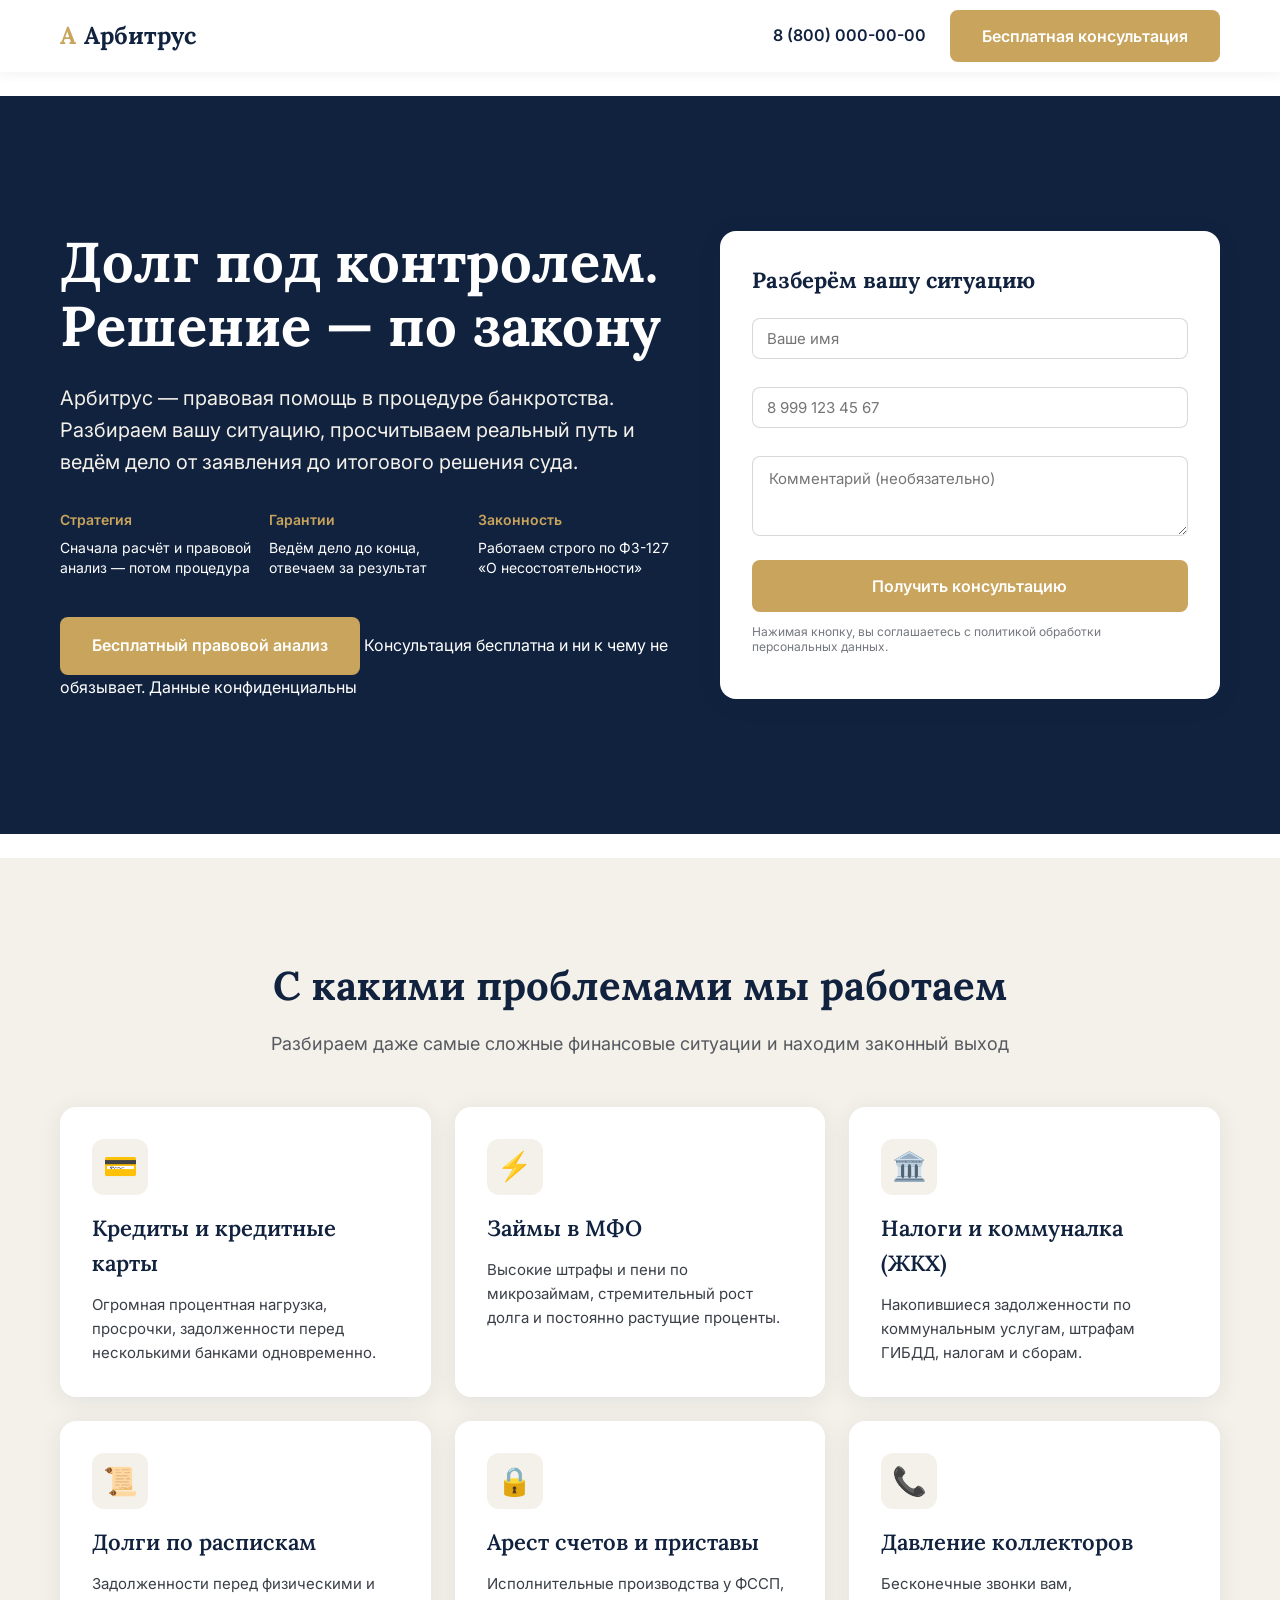
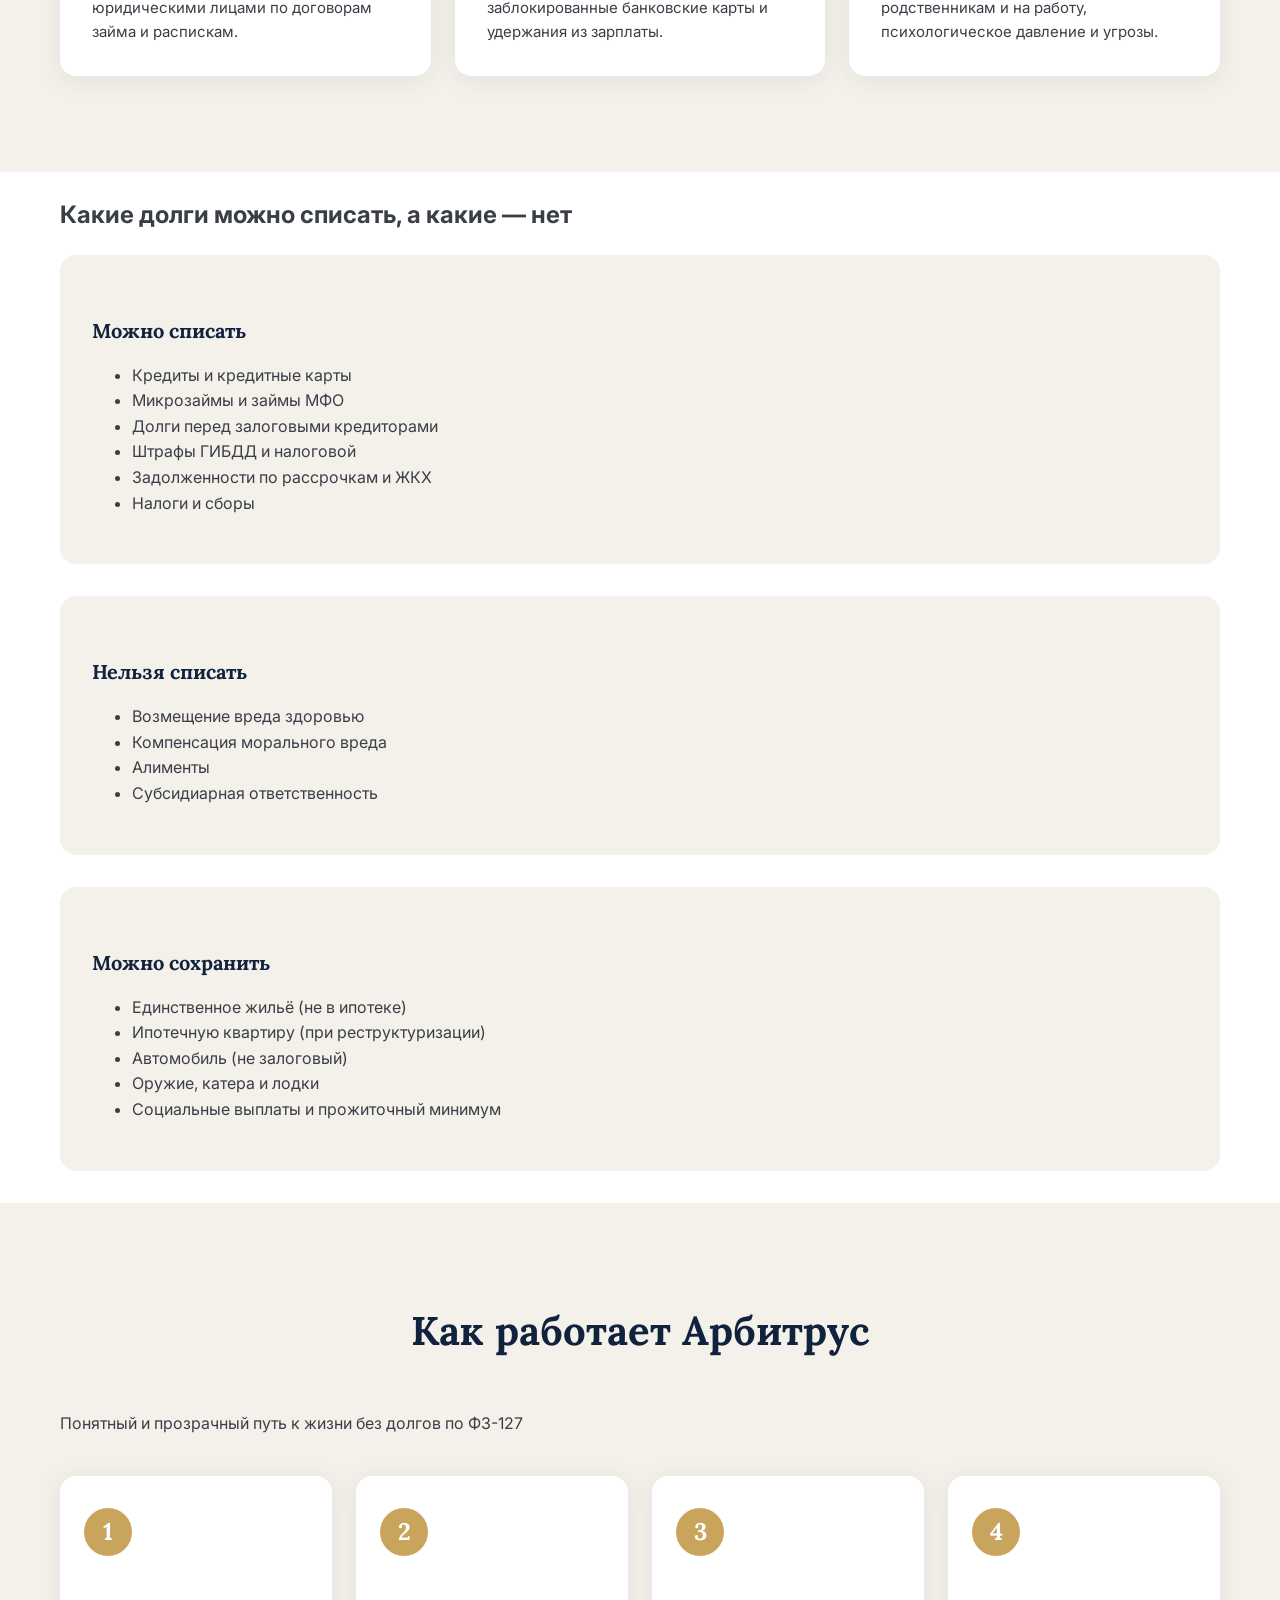
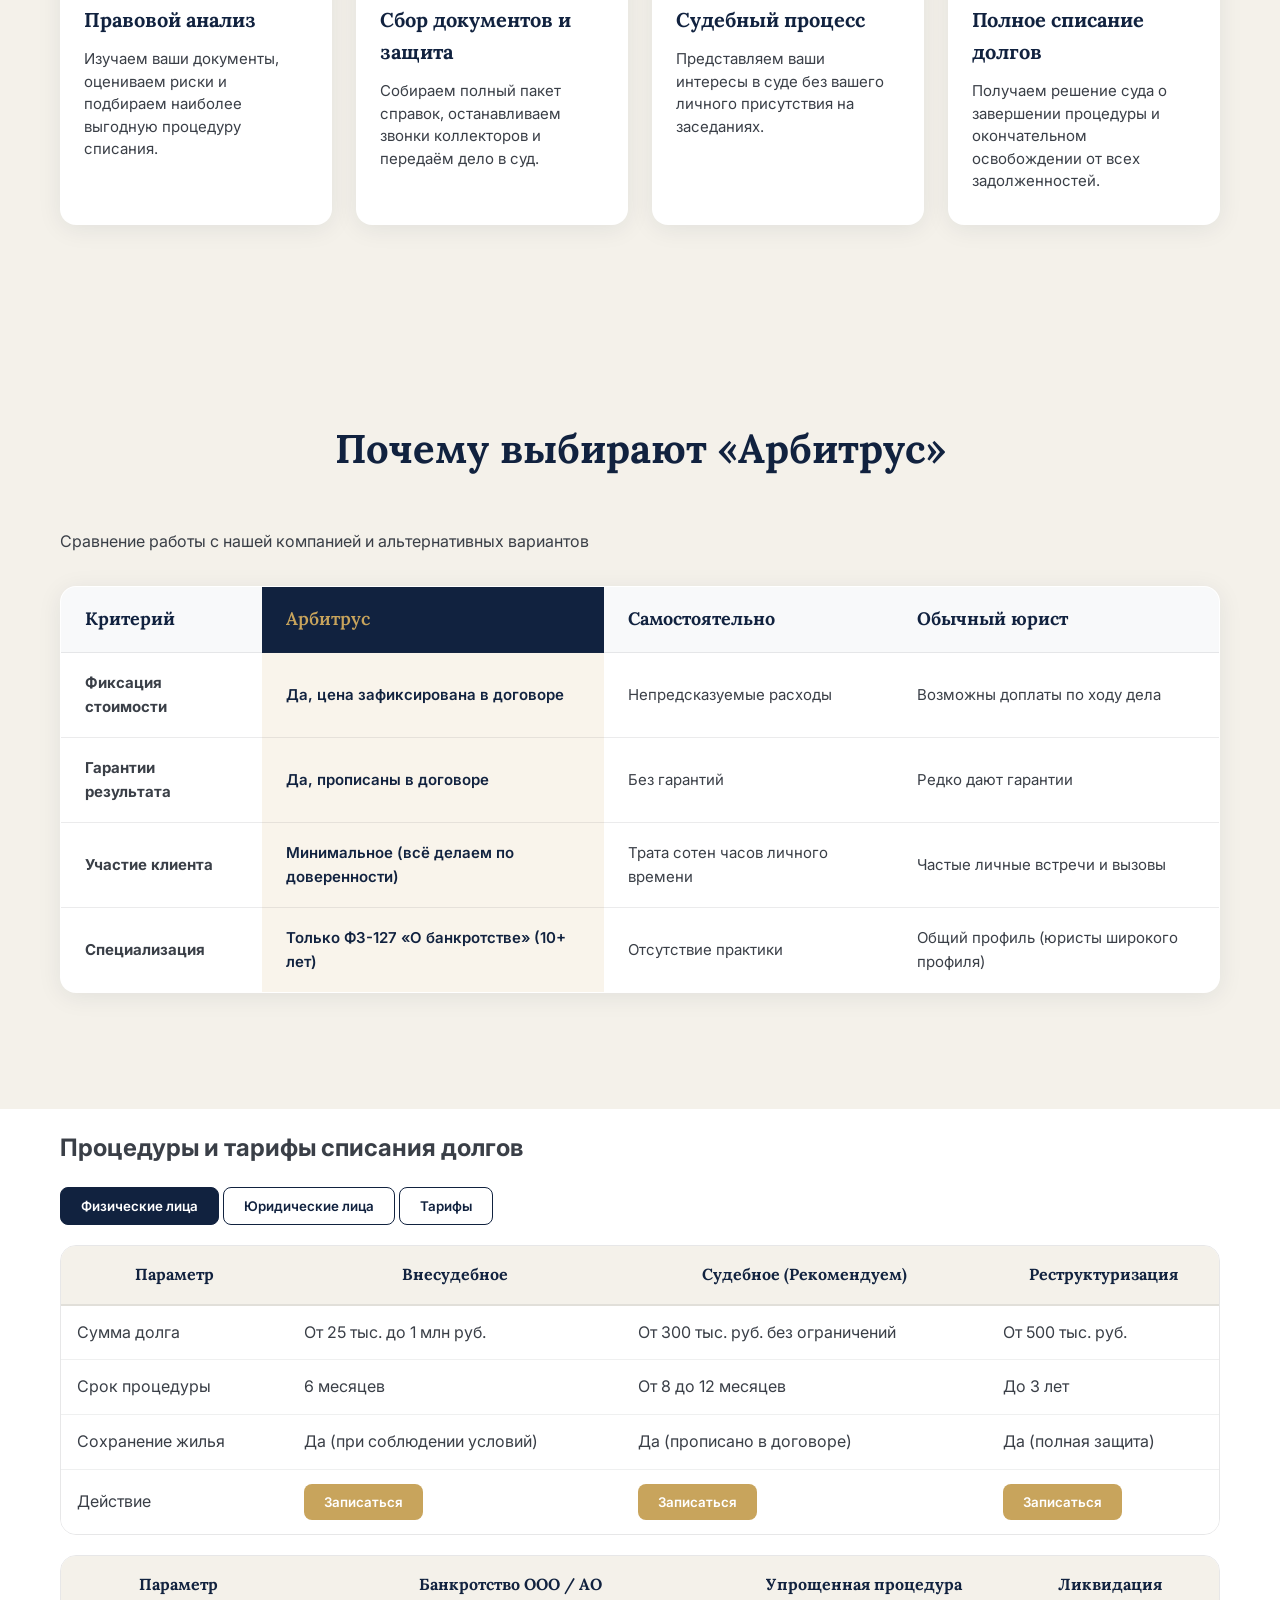
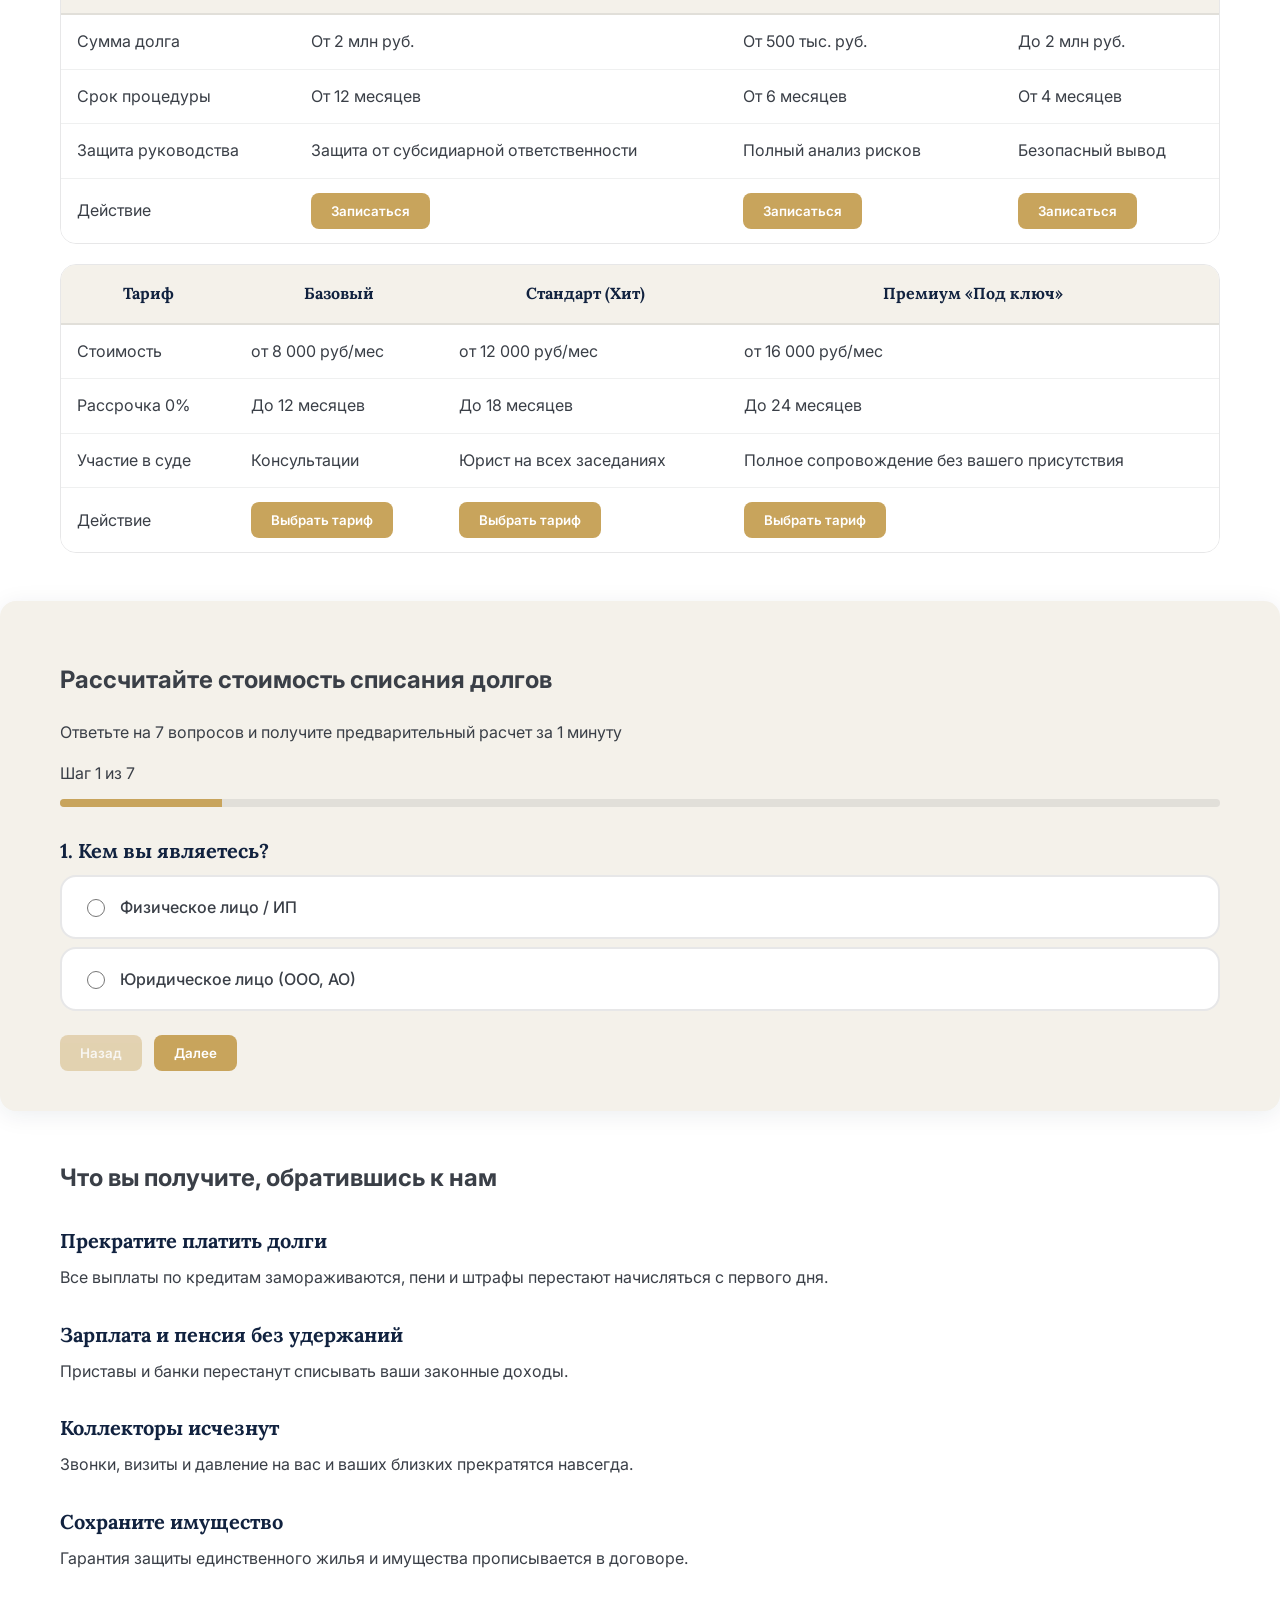
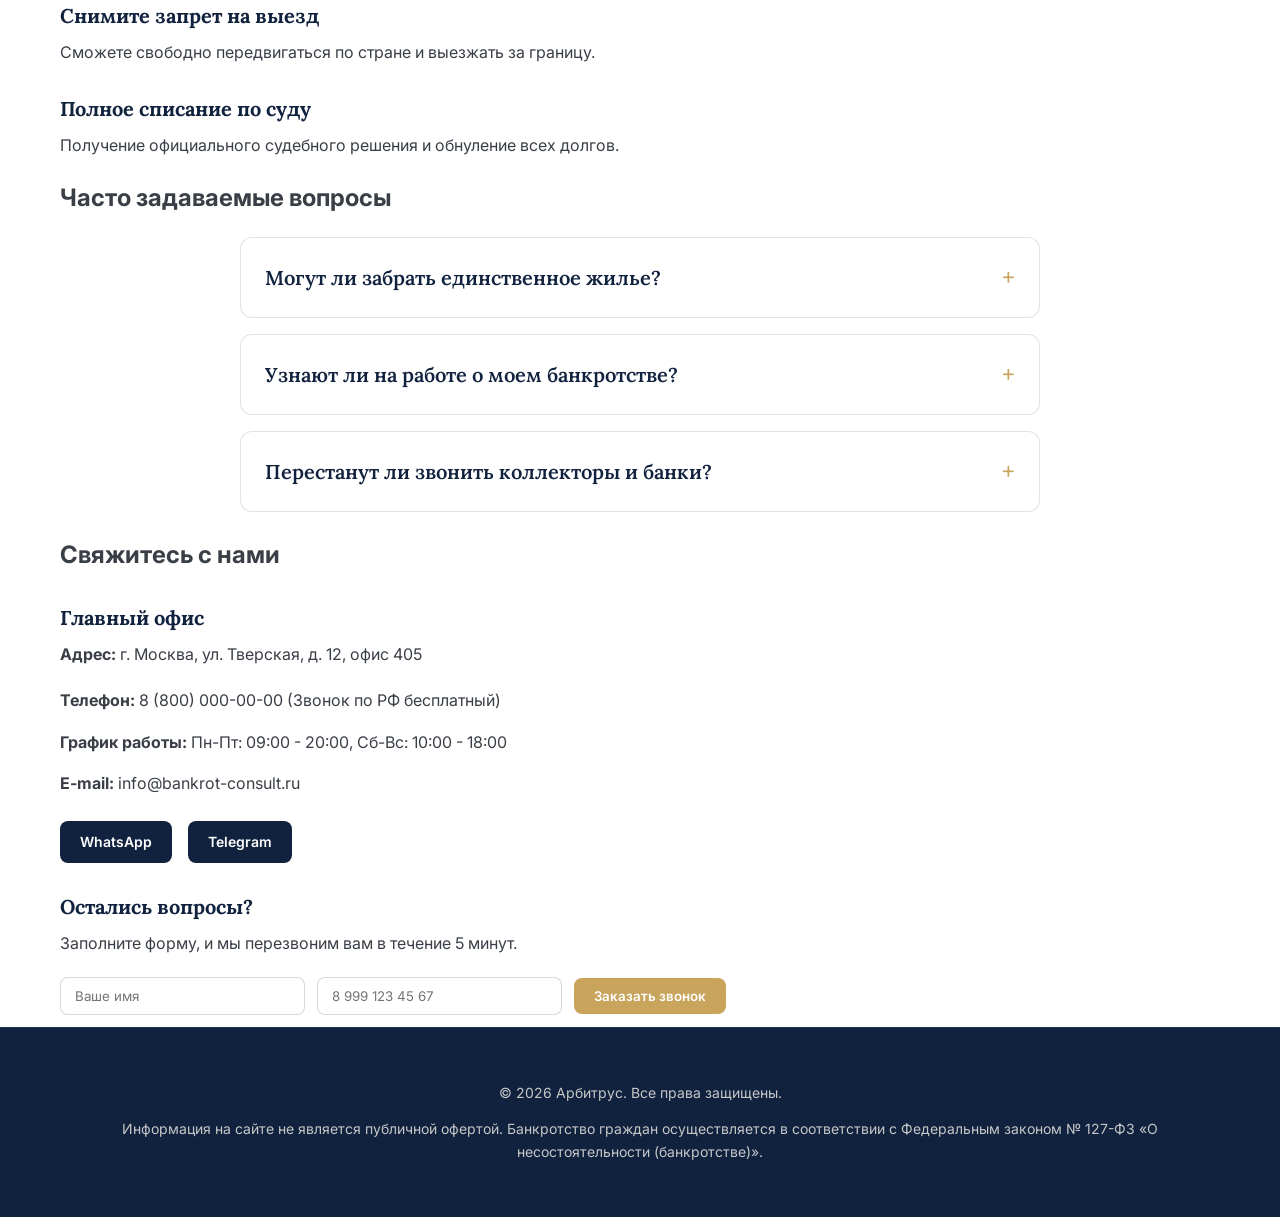
==== commit 04c23a71: "index.html" ====
--- a/index.html
+++ b/index.html
@@ -402,48 +402,6 @@
 
   </div>
 </section>
-<!-- 5. НАШИ ДЕЛА -->
-<section id="cases" class="section cases">
-  <div class="container">
-    <h2 class="section__title">7 600+ выигранных дел за 10 лет</h2>
-    <p class="section__subtitle">Реальные решения суда с номерами дел. Проверьте каждое — мы работаем прозрачно.</p>
-
-    <div class="cases__filters">
-      <select id="filter-year" class="filter-control">
-        <option value="all">Все года</option>
-        <option value="2026">2026</option>
-        <option value="2025">2025</option>
-      </select>
-
-      <select id="filter-amount" class="filter-control">
-        <option value="all">Любая сумма</option>
-        <option value="up-to-1m">До 1 млн руб.</option>
-        <option value="1m-to-3m">От 1 до 3 млн руб.</option>
-        <option value="over-3m">От 3 млн руб.</option>
-      </select>
-
-      <input type="text" id="search-case" class="filter-control search-input" placeholder="Поиск по № дела или фамилии...">
-    </div>
-
-    <div class="table-wrapper">
-      <table class="cases-table">
-        <thead>
-          <tr>
-            <th>Дата</th>
-            <th>Клиент</th>
-            <th>№ дела</th>
-            <th>Срок (мес)</th>
-            <th>Списан долг</th>
-            <th>Решение</th>
-          </tr>
-        </thead>
-        <tbody id="cases-tbody">
-          <!-- Строки генерируются через JS -->
-        </tbody>
-      </table>
-    </div>
-  </div>
-</section>
 
 <!-- 6. КВИЗ "УЗНАЙТЕ СТОИМОСТЬ" -->
 <section class="quiz-section">
@@ -620,43 +578,7 @@
 </div>
 
 <!-- 9. ОТЗЫВЫ -->
-<section id="reviews" class="section reviews">
-  <div class="container">
-    <h2 class="section__title">Отзывы наших клиентов</h2>
-    
-    <div class="reviews__grid">
-      <div class="reviews__card">
-        <div class="reviews__header">
-          <strong>Алексей М.</strong>
-          <span class="reviews__date">Списано: 1 450 000 руб.</span>
-        </div>
-        <p class="reviews__text">
-          Долго не решался на банкротство, боялся потерять единственную квартиру. На первой же консультации юрист все подробно разложил по полочкам. В итоге дело выиграли за 9 месяцев, квартиру сохранили, долги полностью списаны!
-        </p>
-      </div>
-
-      <div class="reviews__card">
-        <div class="reviews__header">
-          <strong>Елена В.</strong>
-          <span class="reviews__date">Списано: 820 000 руб.</span>
-        </div>
-        <p class="reviews__text">
-          Огромная благодарность команде! Коллекторы перестали звонить уже через неделю после подачи заявления в суд. Все процедуры прошли без моего личного участия в суде.
-        </p>
-      </div>
-
-      <div class="reviews__card">
-        <div class="reviews__header">
-          <strong>Сергей П.</strong>
-          <span class="reviews__date">Списано: 3 100 000 руб.</span>
-        </div>
-        <p class="reviews__text">
-          Из-за проблем с бизнесом попал в тяжелую финансовую ситуацию. Юристы составили грамотную стратегию, предоставили удобную рассрочку на свои услуги. Рекомендую!
-        </p>
-      </div>
-    </div>
-  </div>
-</section>
+
 
 <!-- 10. КОНТАКТЫ И ФОРМА -->
 <section id="contacts" class="section contacts">
@@ -704,6 +626,5 @@
 
 <!-- Скрипты -->
 <script src="js/app.js"></script>
-<script src="js/cases.js"></script>
 </body>
 </html>
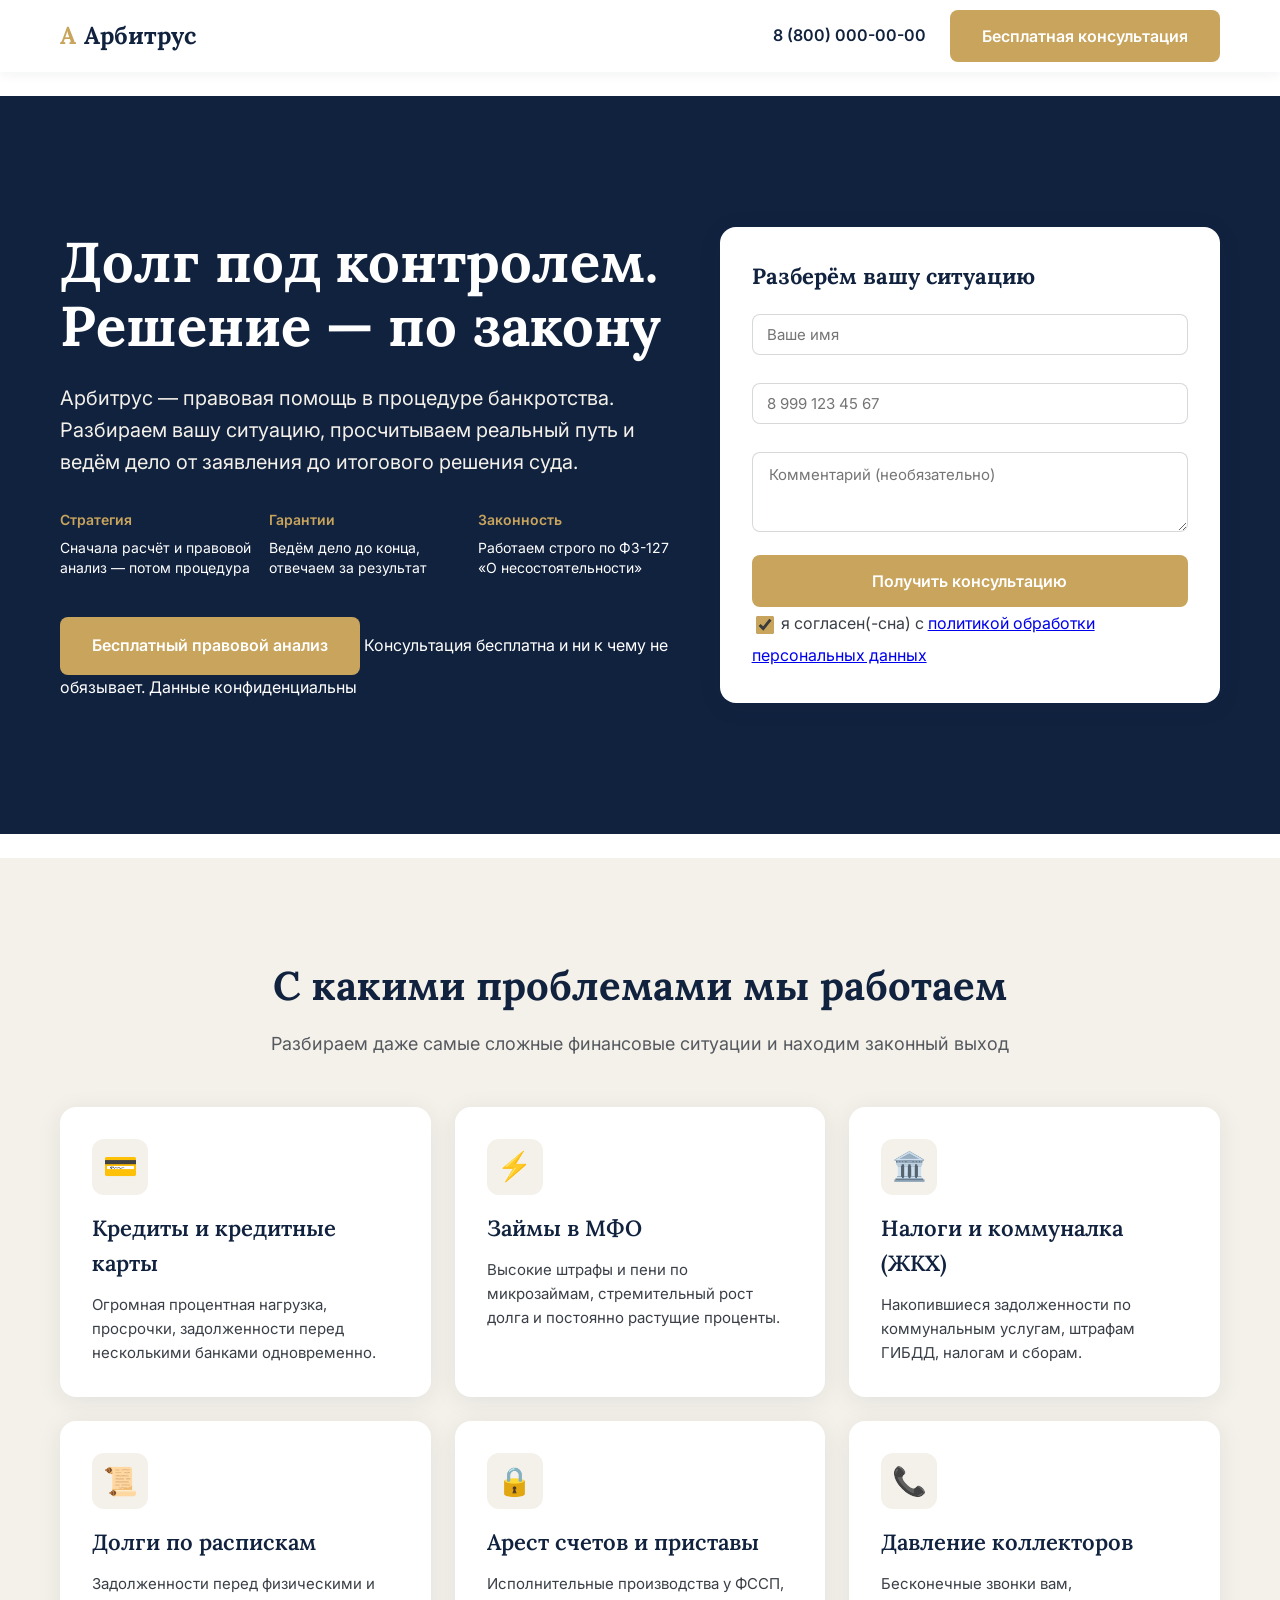
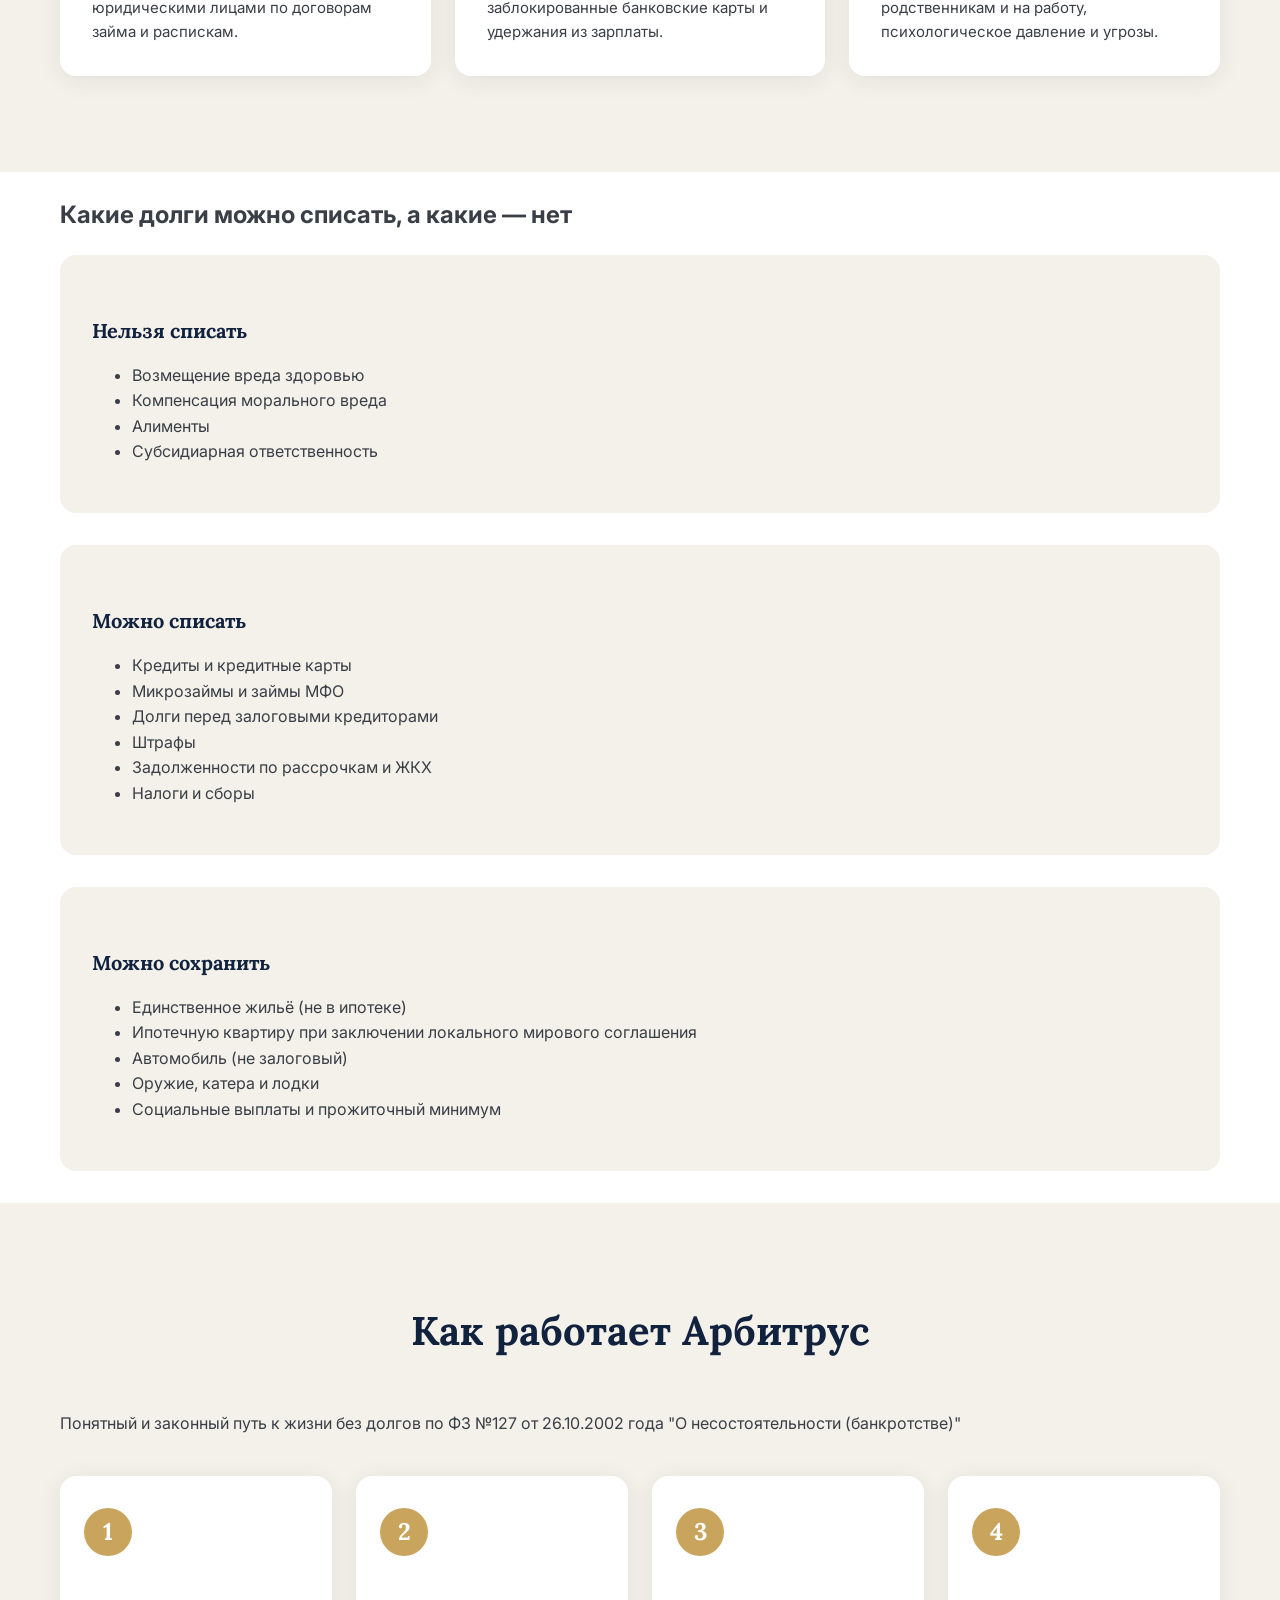
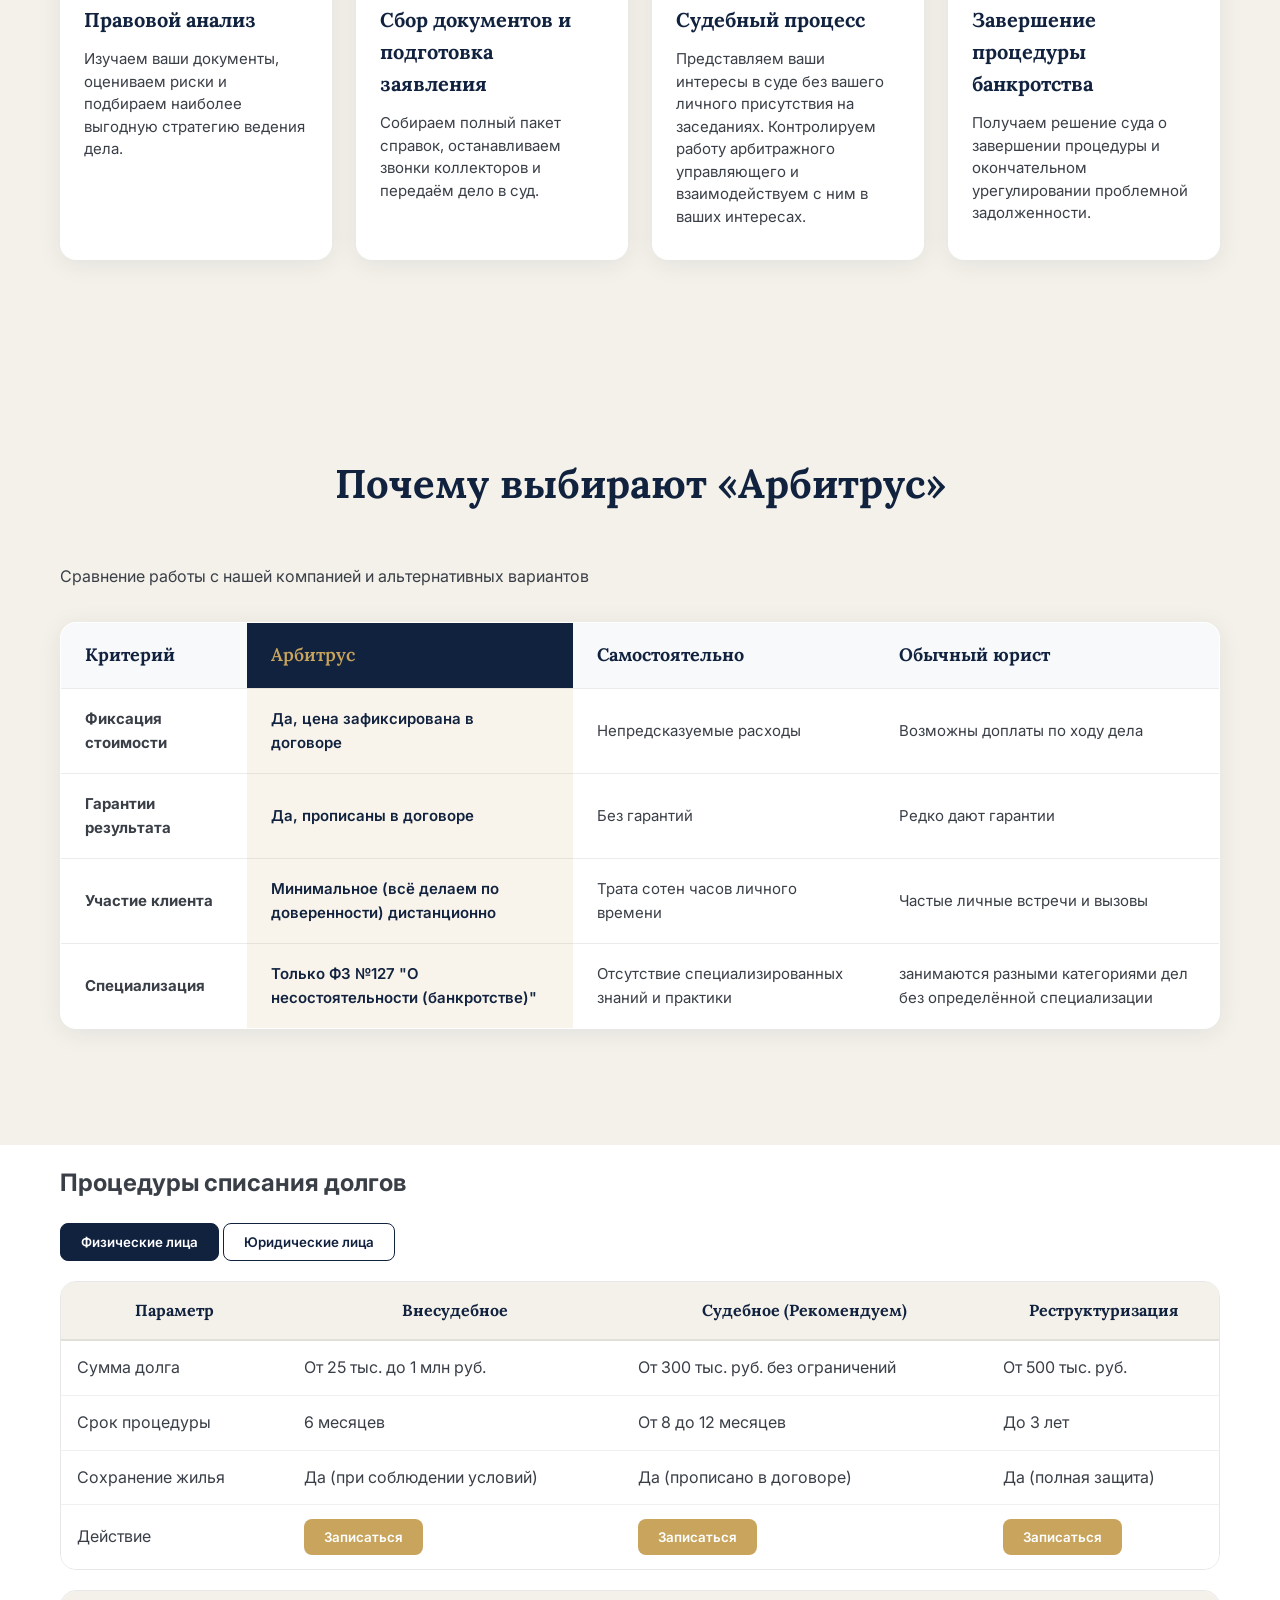
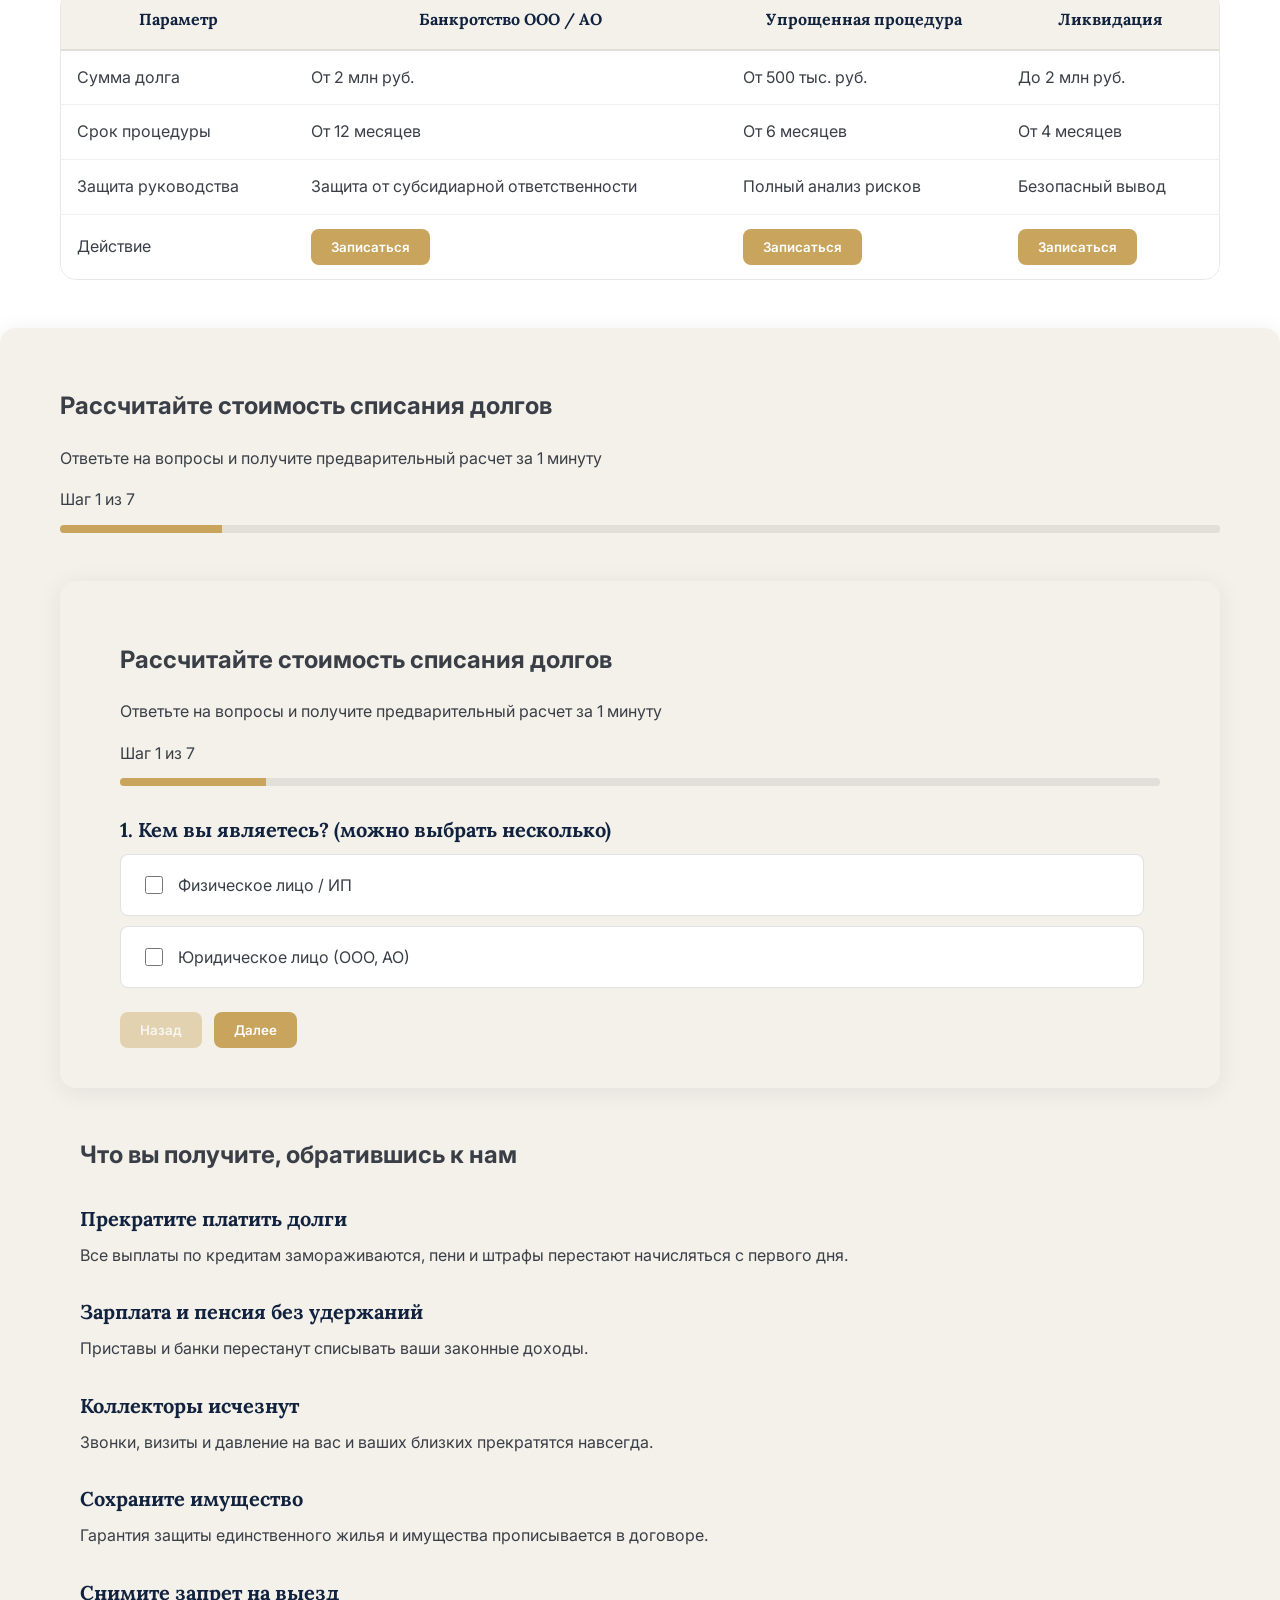
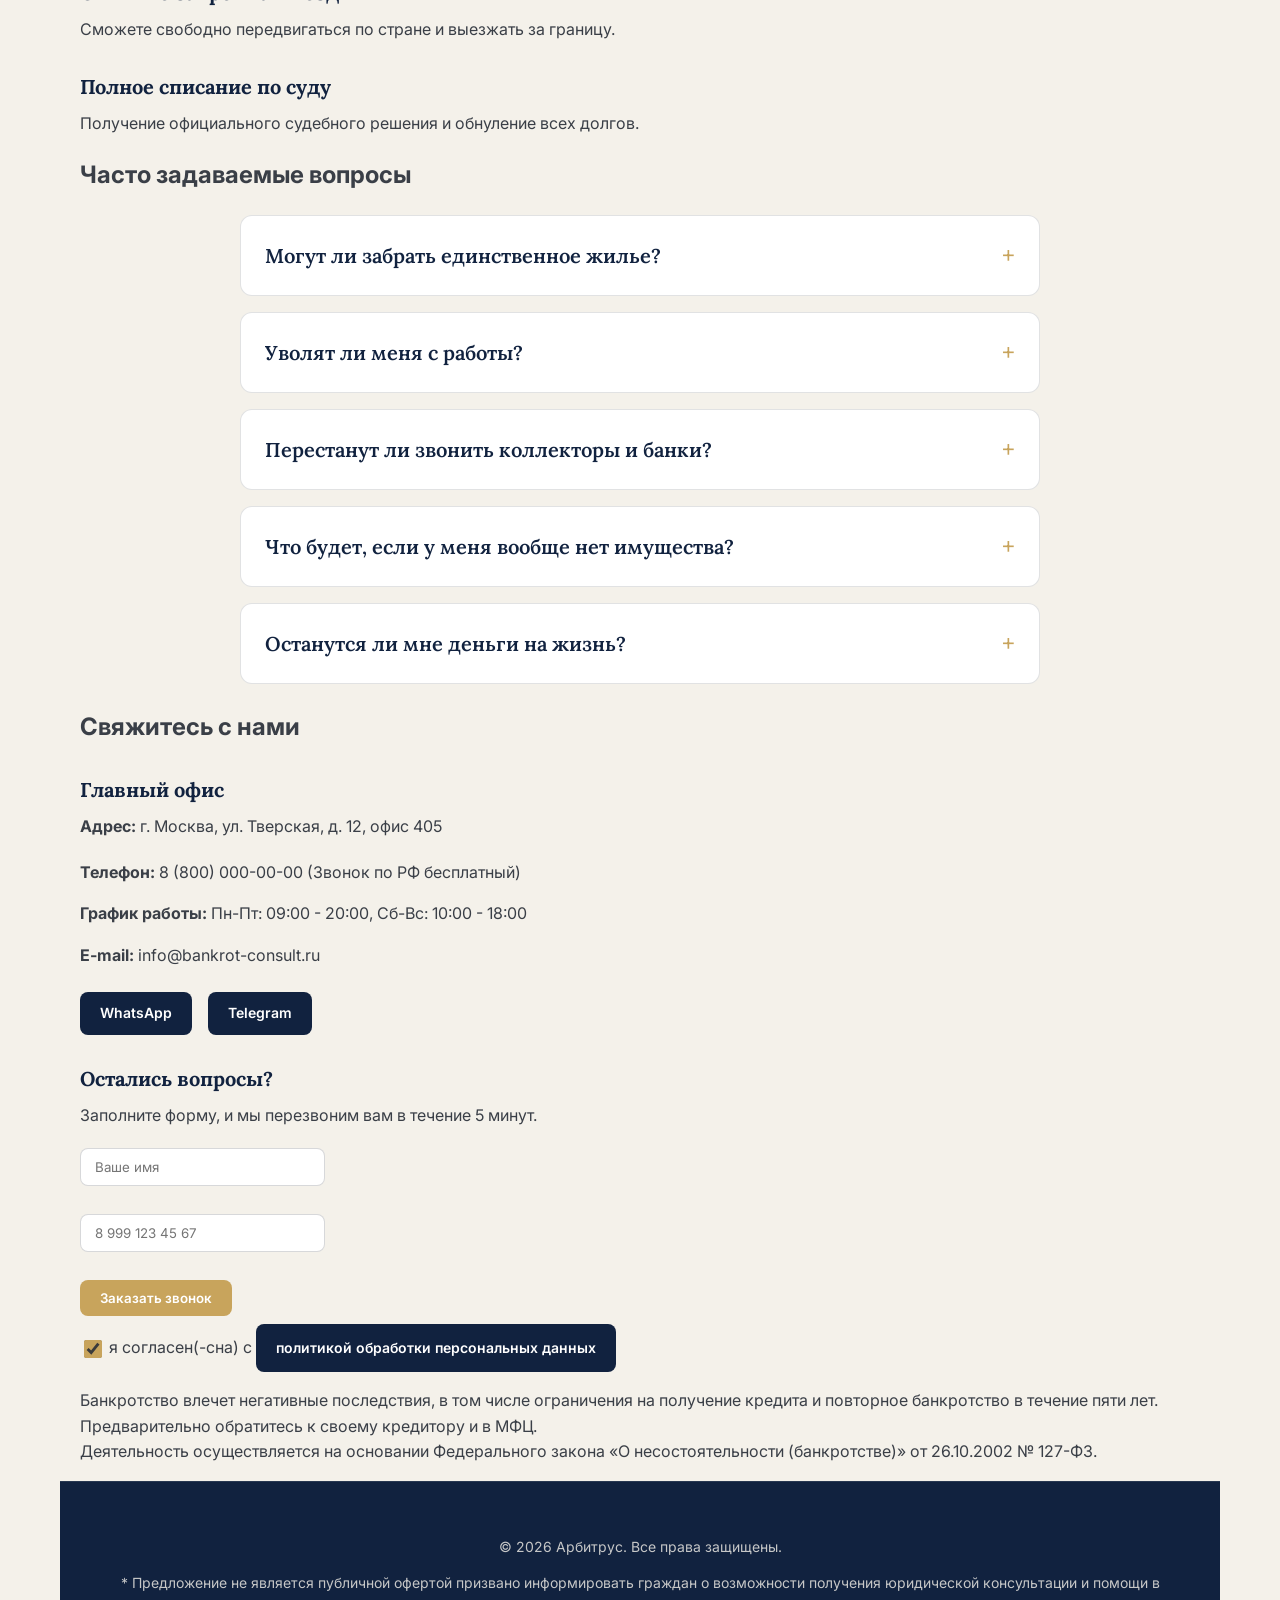
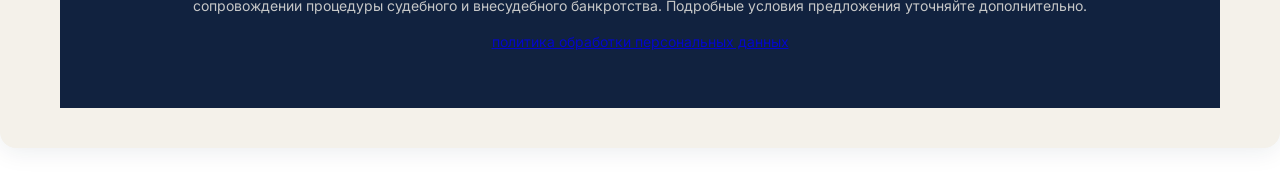
==== commit 9631ed99: "index.html" ====
--- a/index.html
+++ b/index.html
@@ -6,12 +6,10 @@
   <title>Списание долгов по 127-ФЗ — Официальная юридическая помощь</title>
   <meta name="description" content="Бесплатное и судебное списание долгов по 127-ФЗ. Рассрочка 0%, сохранение имущества, гарантия результата в договоре.">
   
-  <!-- Подключение фирменных шрифтов Lora и Inter -->
   <link rel="preconnect" href="https://fonts.googleapis.com">
   <link rel="preconnect" href="https://fonts.gstatic.com" crossorigin>
   <link href="https://fonts.googleapis.com/css2?family=Inter:wght@400;500;600&family=Lora:wght@600;700&display=swap" rel="stylesheet">
   
-  <!-- Стили -->
   <link rel="stylesheet" href="css/style.css">
 </head>
 <body>
@@ -25,7 +23,7 @@
     
     <div class="header__right">
       <a href="tel:88000000000" class="header__phone">8 (800) 000-00-00</a>
-      <button class="btn-gold" id="header-cta-btn">Бесплатная консультация</button>
+      <button class="btn-gold select-plan-btn" data-plan="Общая консультация">Бесплатная консультация</button>
     </div>
   </div>
 </header>
@@ -34,7 +32,6 @@
 <section id="hero" class="hero">
   <div class="hero__container">
     
-    <!-- Левая колонка -->
     <div class="hero__content">
       <h1 class="hero__title">Долг под контролем.<br>Решение — по закону</h1>
       
@@ -63,7 +60,6 @@
       </div>
     </div>
 
-    <!-- Правая колонка (Форма заявки) -->
     <div class="hero__card">
       <h3 class="hero__card-title">Разберём вашу ситуацию</h3>
       <form id="hero-form">
@@ -77,9 +73,13 @@
           <textarea class="form-textarea" placeholder="Комментарий (необязательно)"></textarea>
         </div>
         <button type="submit" class="btn-gold btn-gold--full">Получить консультацию</button>
-        <p class="form-microtext">
-          Нажимая кнопку, вы соглашаетесь с политикой обработки персональных данных.
-        </p>
+        
+        <div class="checkbox-group">
+          <label class="checkbox-label">
+            <input type="checkbox" required checked>
+            <span>я согласен(-сна) с <a href="privacy.html" target="_blank">политикой обработки персональных данных</a></span>
+          </label>
+        </div>
       </form>
     </div>
 
@@ -138,18 +138,6 @@
     <h2 class="section__title">Какие долги можно списать, а какие — нет</h2>
     
     <div class="debts__grid">
-      <div class="debts__card debts__card--success">
-        <h3>Можно списать</h3>
-        <ul>
-          <li>Кредиты и кредитные карты</li>
-          <li>Микрозаймы и займы МФО</li>
-          <li>Долги перед залоговыми кредиторами</li>
-          <li>Штрафы ГИБДД и налоговой</li>
-          <li>Задолженности по рассрочкам и ЖКХ</li>
-          <li>Налоги и сборы</li>
-        </ul>
-      </div>
-
       <div class="debts__card debts__card--danger">
         <h3>Нельзя списать</h3>
         <ul>
@@ -160,11 +148,23 @@
         </ul>
       </div>
 
+      <div class="debts__card debts__card--success">
+        <h3>Можно списать</h3>
+        <ul>
+          <li>Кредиты и кредитные карты</li>
+          <li>Микрозаймы и займы МФО</li>
+          <li>Долги перед залоговыми кредиторами</li>
+          <li>Штрафы</li>
+          <li>Задолженности по рассрочкам и ЖКХ</li>
+          <li>Налоги и сборы</li>
+        </ul>
+      </div>
+
       <div class="debts__card debts__card--info">
         <h3>Можно сохранить</h3>
         <ul>
           <li>Единственное жильё (не в ипотеке)</li>
-          <li>Ипотечную квартиру (при реструктуризации)</li>
+          <li>Ипотечную квартиру при заключении локального мирового соглашения</li>
           <li>Автомобиль (не залоговый)</li>
           <li>Оружие, катера и лодки</li>
           <li>Социальные выплаты и прожиточный минимум</li>
@@ -178,21 +178,21 @@
 <section id="how-it-works" class="section how-it-works">
   <div class="container">
     <h2 class="section__title">Как работает Арбитрус</h2>
-    <p class="section__subtitle">Понятный и прозрачный путь к жизни без долгов по ФЗ-127</p>
+    <p class="section__subtitle">Понятный и законный путь к жизни без долгов по ФЗ №127 от 26.10.2002 года "О несостоятельности (банкротстве)"</p>
 
     <div class="stepper">
       <div class="stepper__item">
         <div class="stepper__number">1</div>
         <div class="stepper__content">
           <h3>Правовой анализ</h3>
-          <p>Изучаем ваши документы, оцениваем риски и подбираем наиболее выгодную процедуру списания.</p>
+          <p>Изучаем ваши документы, оцениваем риски и подбираем наиболее выгодную стратегию ведения дела.</p>
         </div>
       </div>
 
       <div class="stepper__item">
         <div class="stepper__number">2</div>
         <div class="stepper__content">
-          <h3>Сбор документов и защита</h3>
+          <h3>Сбор документов и подготовка заявления</h3>
           <p>Собираем полный пакет справок, останавливаем звонки коллекторов и передаём дело в суд.</p>
         </div>
       </div>
@@ -201,15 +201,15 @@
         <div class="stepper__number">3</div>
         <div class="stepper__content">
           <h3>Судебный процесс</h3>
-          <p>Представляем ваши интересы в суде без вашего личного присутствия на заседаниях.</p>
+          <p>Представляем ваши интересы в суде без вашего личного присутствия на заседаниях. Контролируем работу арбитражного управляющего и взаимодействуем с ним в ваших интересах.</p>
         </div>
       </div>
 
       <div class="stepper__item">
         <div class="stepper__number">4</div>
         <div class="stepper__content">
-          <h3>Полное списание долгов</h3>
-          <p>Получаем решение суда о завершении процедуры и окончательном освобождении от всех задолженностей.</p>
+          <h3>Завершение процедуры банкротства</h3>
+          <p>Получаем решение суда о завершении процедуры и окончательном урегулировании проблемной задолженности.</p>
         </div>
       </div>
     </div>
@@ -247,15 +247,15 @@
           </tr>
           <tr>
             <td><strong>Участие клиента</strong></td>
-            <td class="highlight">Минимальное (всё делаем по доверенности)</td>
+            <td class="highlight">Минимальное (всё делаем по доверенности) дистанционно</td>
             <td>Трата сотен часов личного времени</td>
             <td>Частые личные встречи и вызовы</td>
           </tr>
           <tr>
             <td><strong>Специализация</strong></td>
-            <td class="highlight">Только ФЗ-127 «О банкротстве» (10+ лет)</td>
-            <td>Отсутствие практики</td>
-            <td>Общий профиль (юристы широкого профиля)</td>
+            <td class="highlight">Только ФЗ №127 "О несостоятельности (банкротстве)"</td>
+            <td>Отсутствие специализированных знаний и практики</td>
+            <td>занимаются разными категориями дел без определённой специализации</td>
           </tr>
         </tbody>
       </table>
@@ -266,12 +266,11 @@
 <!-- 4. ТАБЛИЦА ПРОЦЕДУР -->
 <section id="procedures" class="section procedures">
   <div class="container">
-    <h2 class="section__title">Процедуры и тарифы списания долгов</h2>
+    <h2 class="section__title">Процедуры списания долгов</h2>
     
     <div class="tabs">
       <button class="tab-btn active" data-tab="phys">Физические лица</button>
       <button class="tab-btn" data-tab="jur">Юридические лица</button>
-      <button class="tab-btn" data-tab="tariffs">Тарифы</button>
     </div>
 
     <!-- Вкладка 1: Физические лица -->
@@ -358,58 +357,15 @@
       </div>
     </div>
 
-    <!-- Вкладка 3: Тарифы -->
-    <div class="tab-content" id="tab-tariffs">
-      <div class="table-wrapper">
-        <table class="procedure-table">
-          <thead>
-            <tr>
-              <th>Тариф</th>
-              <th>Базовый</th>
-              <th class="recommended">Стандарт (Хит)</th>
-              <th>Премиум «Под ключ»</th>
-            </tr>
-          </thead>
-          <tbody>
-            <tr>
-              <td>Стоимость</td>
-              <td>от 8 000 руб/мес</td>
-              <td>от 12 000 руб/мес</td>
-              <td>от 16 000 руб/мес</td>
-            </tr>
-            <tr>
-              <td>Рассрочка 0%</td>
-              <td>До 12 месяцев</td>
-              <td>До 18 месяцев</td>
-              <td>До 24 месяцев</td>
-            </tr>
-            <tr>
-              <td>Участие в суде</td>
-              <td>Консультации</td>
-              <td>Юрист на всех заседаниях</td>
-              <td>Полное сопровождение без вашего присутствия</td>
-            </tr>
-            <tr>
-              <td>Действие</td>
-              <td><button class="btn btn--outline select-plan-btn" data-plan="Тариф Базовый">Выбрать тариф</button></td>
-              <td class="recommended"><button class="btn btn--primary select-plan-btn" data-plan="Тариф Стандарт">Выбрать тариф</button></td>
-              <td><button class="btn btn--outline select-plan-btn" data-plan="Тариф Премиум">Выбрать тариф</button></td>
-            </tr>
-          </tbody>
-        </table>
-      </div>
-    </div>
-
-  </div>
-</section>
-
-<!-- 6. КВИЗ "УЗНАЙТЕ СТОИМОСТЬ" -->
-<section class="quiz-section">
+  </div>
+</section>
+
+<!-- 6. КВИЗ "УЗНАЙТЕ СТОИМОСТЬ" (Шаги 3 и 4 теперь с чекбоксами для множественного выбора) -->
+<section id="quiz" class="quiz-section">
   <div class="container">
     <h2>Рассчитайте стоимость списания долгов</h2>
-    <p>Ответьте на 7 вопросов и получите предварительный расчет за 1 минуту</p>
-
-    <!-- Индикатор прогресса -->
+    <p>Ответьте на вопросы и получите предварительный расчет за 1 минуту</p>
+
     <div class="quiz-progress-wrapper">
       <div class="quiz-progress-text">Шаг <span id="quiz-current-step">1</span> из 7</div>
       <div class="quiz-progress-bar">
@@ -417,64 +373,89 @@
       </div>
     </div>
 
-    <!-- Форма квиза -->
+    <form id="quiz-form">
+<!-- 6. КВИЗ "УЗНАЙТЕ СТОИМОСТЬ" (Множественный выбор во всех вопросах) -->
+<section id="quiz" class="quiz-section">
+  <div class="container">
+    <h2>Рассчитайте стоимость списания долгов</h2>
+    <p>Ответьте на вопросы и получите предварительный расчет за 1 минуту</p>
+
+    <div class="quiz-progress-wrapper">
+      <div class="quiz-progress-text">Шаг <span id="quiz-current-step">1</span> из 7</div>
+      <div class="quiz-progress-bar">
+        <div id="quiz-progress-fill"></div>
+      </div>
+    </div>
+
     <form id="quiz-form">
 
       <!-- ШАГ 1 -->
       <div class="quiz__step active" data-step="1">
-        <h3>1. Кем вы являетесь?</h3>
-        <label><input type="radio" name="role" value="Физическое лицо / ИП"> Физическое лицо / ИП</label>
-        <label><input type="radio" name="role" value="Юридическое лицо"> Юридическое лицо (ООО, АО)</label>
+        <h3>1. Кем вы являетесь? (можно выбрать несколько)</h3>
+        <label><input type="checkbox" name="role_phys" value="Физическое лицо / ИП"> Физическое лицо / ИП</label>
+        <label><input type="checkbox" name="role_ur" value="Юридическое лицо"> Юридическое лицо (ООО, АО)</label>
       </div>
 
       <!-- ШАГ 2 -->
       <div class="quiz__step" data-step="2">
-        <h3>2. Какова общая сумма ваших долгов?</h3>
-        <label><input type="radio" name="sum" value="До 500 тыс"> До 500 000 руб.</label>
-        <label><input type="radio" name="sum" value="500к - 1.5м"> От 500 000 до 1 500 000 руб.</label>
-        <label><input type="radio" name="sum" value="Более 1.5м"> Более 1 500 000 руб.</label>
+        <h3>2. Какова общая сумма ваших долгов? (можно выбрать несколько)</h3>
+        <label><input type="checkbox" name="sum_1" value="До 500 тыс"> До 500 000 руб.</label>
+        <label><input type="checkbox" name="sum_2" value="500к - 1.5м"> От 500 000 до 1 500 000 руб.</label>
+        <label><input type="checkbox" name="sum_3" value="Более 1.5м"> Более 1 500 000 руб.</label>
       </div>
 
       <!-- ШАГ 3 -->
       <div class="quiz__step" data-step="3">
-        <h3>3. Есть ли у вас просрочки по платежам?</h3>
-        <label><input type="radio" name="delay" value="Нет просрочек"> Просрочек нет, но платить тяжело</label>
-        <label><input type="radio" name="delay" value="1-3 месяца"> Просрочка от 1 до 3 месяцев</label>
-        <label><input type="radio" name="delay" value="Более 3 месяцев"> Просрочка более 3 месяцев</label>
+        <h3>3. Кому вы должны? (можно выбрать несколько)</h3>
+        <label><input type="checkbox" name="debt_bank" value="Банки / Кредиты"> Банкам по кредитам и картам</label>
+        <label><input type="checkbox" name="debt_mfo" value="МФО / Микрозаймы"> МФО (Микрозаймы)</label>
+        <label><input type="checkbox" name="debt_tax" value="Налоги / ФНС / Штрафы"> Налоги, штрафы, ЖКХ</label>
+        <label><input type="checkbox" name="debt_receipt" value="Физлица / Расписки"> Физическим лицам по распискам</label>
       </div>
 
       <!-- ШАГ 4 -->
       <div class="quiz__step" data-step="4">
-        <h3>4. Есть ли у вас имущество в собственности (кроме единственного жилья)?</h3>
-        <label><input type="radio" name="property" value="Единственное жилье"> Только единственное жильё</label>
-        <label><input type="radio" name="property" value="Автомобиль"> Есть автомобиль</label>
-        <label><input type="radio" name="property" value="Другая недвижимость"> Есть другая недвижимость/земля</label>
+        <h3>4. Есть ли у вас имущество в собственности? (можно выбрать несколько)</h3>
+        <label><input type="checkbox" name="prop_flat" value="Единственное жилье"> Единственное жильё</label>
+        <label><input type="checkbox" name="prop_car" value="Автомобиль"> Автомобиль / Транспорт</label>
+        <label><input type="checkbox" name="prop_other" value="Другая недвижимость"> Вторая квартира / Дача / Земельный участок</label>
+        <label><input type="checkbox" name="prop_none" value="Нет имущества"> Ничего из перечисленного нет</label>
       </div>
 
       <!-- ШАГ 5 -->
       <div class="quiz__step" data-step="5">
-        <h3>5. Находится ли ваше жильё в ипотеке?</h3>
-        <label><input type="radio" name="hypothec" value="Нет"> Нет</label>
-        <label><input type="radio" name="hypothec" value="Да"> Да, ипотека оформлена</label>
+        <h3>5. Находится ли ваше жильё в ипотеке? (можно выбрать несколько)</h3>
+        <label><input type="checkbox" name="hyp_no" value="Нет"> Нет</label>
+        <label><input type="checkbox" name="hyp_yes" value="Да"> Да, ипотека оформлена</label>
       </div>
 
       <!-- ШАГ 6 -->
       <div class="quiz__step" data-step="6">
-        <h3>6. Каков ваш официальный доход?</h3>
-        <label><input type="radio" name="income" value="Нет дохода"> Официального дохода нет</label>
-        <label><input type="radio" name="income" value="Зарплата"> Официальная зарплата</label>
-        <label><input type="radio" name="income" value="Пенсия/Соцвыплаты"> Пенсия / Соцвыплаты</label>
-      </div>
-
-      <!-- ШАГ 7 -->
+        <h3>6. Каков ваш официальный доход? (можно выбрать несколько)</h3>
+        <label><input type="checkbox" name="inc_none" value="Нет дохода"> Официального дохода нет</label>
+        <label><input type="checkbox" name="inc_salary" value="Зарплата"> Официальная зарплата</label>
+        <label><input type="checkbox" name="inc_pension" value="Пенсия/Соцвыплаты"> Пенсия / Соцвыплаты</label>
+      </div>
+
+      <!-- ШАГ 7 (Финальный) -->
       <div class="quiz__step" data-step="7">
         <h3>7. Куда отправить расчёт и варианты процедур?</h3>
-        <input type="text" name="name" placeholder="Ваше имя" required>
-        <input type="tel" name="phone" placeholder="8 999 123 45 67" required>
-        <button type="submit" class="btn-submit">Получить результаты и вариант договора</button>
-      </div>
-
-      <!-- Кнопки переключения -->
+        <div class="form-group">
+          <input type="text" name="name" placeholder="Ваше имя" required>
+        </div>
+        <div class="form-group">
+          <input type="tel" name="phone" class="phone-mask" placeholder="8 999 123 45 67" required>
+        </div>
+        <button type="submit" class="btn-gold">Получить результаты и вариант договора</button>
+        
+        <div class="checkbox-group">
+          <label class="checkbox-label">
+            <input type="checkbox" required checked>
+            <span>я согласен(-сна) с <a href="privacy.html" target="_blank">политикой обработки персональных данных</a></span>
+          </label>
+        </div>
+      </div>
+
       <div class="quiz-navigation">
         <button type="button" id="quiz-prev-btn" disabled>Назад</button>
         <button type="button" id="quiz-next-btn">Далее</button>
@@ -522,6 +503,7 @@
   <div class="container">
     <h2 class="section__title">Часто задаваемые вопросы</h2>
     <div class="faq__accordion">
+      
       <div class="faq__item">
         <button class="faq__question">
           <span>Могут ли забрать единственное жилье?</span>
@@ -534,11 +516,11 @@
 
       <div class="faq__item">
         <button class="faq__question">
-          <span>Узнают ли на работе о моем банкротстве?</span>
+          <span>Уволят ли меня с работы?</span>
           <span class="faq__icon">+</span>
         </button>
         <div class="faq__answer">
-          <p>Уведомление работодателя не является обязательным этапом. Информация публикуется в реестре ЕФРСБ, но работодатели редко отслеживают эти данные специально.</p>
+          <p>Закон № 127-ФЗ не содержит оснований для увольнения в связи с банкротством. Банкротство не ограничивает право заниматься большинством видов деятельности.</p>
         </div>
       </div>
 
@@ -551,6 +533,27 @@
           <p>Да. С момента введения процедуры банкротства судом все взаимодействия с кредиторами и коллекторами прекращаются. Все требования направляются только через суд.</p>
         </div>
       </div>
+
+      <div class="faq__item">
+        <button class="faq__question">
+          <span>Что будет, если у меня вообще нет имущества?</span>
+          <span class="faq__icon">+</span>
+        </button>
+        <div class="faq__answer">
+          <p>Отсутствие имущества — не препятствие: процедура проводится. Для граждан без имущества и с небольшим долгом рациональнее рассмотреть внесудебный порядок через МФЦ.</p>
+        </div>
+      </div>
+
+      <div class="faq__item">
+        <button class="faq__question">
+          <span>Останутся ли мне деньги на жизнь?</span>
+          <span class="faq__icon">+</span>
+        </button>
+        <div class="faq__answer">
+          <p>Да. Механизм защиты: из конкурсной массы исключаются средства в пределах прожиточного минимума на должника (и иждивенцев, при наличии). Внесудебное банкротство не предполагает реализации имущества и удержаний по большинству требований.</p>
+        </div>
+      </div>
+
     </div>
   </div>
 </section>
@@ -570,15 +573,19 @@
         <input type="text" name="name" placeholder="Ваше имя" required>
       </div>
       <div class="form-group">
-        <input type="tel" name="phone" placeholder="+7 (___) ___-__-__" required>
+        <input type="tel" name="phone" class="phone-mask" placeholder="+7 (___) ___-__-__" required>
       </div>
       <button type="submit" class="btn btn--primary btn--full">Отправить заявку</button>
+      
+      <div class="checkbox-group">
+        <label class="checkbox-label">
+          <input type="checkbox" required checked>
+          <span>я согласен(-сна) с <a href="privacy.html" target="_blank">политикой обработки персональных данных</a></span>
+        </label>
+      </div>
     </form>
   </div>
 </div>
-
-<!-- 9. ОТЗЫВЫ -->
-
 
 <!-- 10. КОНТАКТЫ И ФОРМА -->
 <section id="contacts" class="section contacts">
@@ -594,8 +601,8 @@
         <p><strong>E-mail:</strong> info@bankrot-consult.ru</p>
         
         <div class="contacts__messengers">
-          <a href="#" class="btn btn--outline">WhatsApp</a>
-          <a href="#" class="btn btn--outline">Telegram</a>
+          <a href="https://wa.me/70000000000" target="_blank" class="btn btn--outline">WhatsApp</a>
+          <a href="https://t.me/username" target="_blank" class="btn btn--outline">Telegram</a>
         </div>
       </div>
 
@@ -604,13 +611,34 @@
         <p>Заполните форму, и мы перезвоним вам в течение 5 минут.</p>
         
         <form id="footer-form" class="contacts__form">
-          <input type="text" placeholder="Ваше имя" required>
-          <input type="tel" placeholder="8 999 123 45 67" required>
+          <div class="form-group">
+            <input type="text" placeholder="Ваше имя" required>
+          </div>
+          <div class="form-group">
+            <input type="tel" class="phone-mask" placeholder="8 999 123 45 67" required>
+          </div>
           <button type="submit" class="btn btn--primary btn--full">Заказать звонок</button>
+          
+          <div class="checkbox-group">
+            <label class="checkbox-label">
+              <input type="checkbox" required checked>
+              <span>я согласен(-сна) с <a href="privacy.html" target="_blank">политикой обработки персональных данных</a></span>
+            </label>
+          </div>
         </form>
       </div>
 
     </div>
+  </div>
+</section>
+
+<!-- ДИСКЛЕЙМЕР О ПОСЛЕДСТВИЯХ (НЕ МЕНЕЕ 7% ЭКРАНА) -->
+<section class="legal-disclaimer">
+  <div class="container">
+    <p>
+      Банкротство влечет негативные последствия, в том числе ограничения на получение кредита и повторное банкротство в течение пяти лет. Предварительно обратитесь к своему кредитору и в МФЦ.<br>
+      Деятельность осуществляется на основании Федерального закона «О несостоятельности (банкротстве)» от 26.10.2002 № 127-ФЗ.
+    </p>
   </div>
 </section>
 
@@ -619,12 +647,12 @@
   <div class="container">
     <div class="footer__bottom">
       <p>&copy; 2026 Арбитрус. Все права защищены.</p>
-      <p>Информация на сайте не является публичной офертой. Банкротство граждан осуществляется в соответствии с Федеральным законом № 127-ФЗ «О несостоятельности (банкротстве)».</p>
+      <p>* Предложение не является публичной офертой призвано информировать граждан о возможности получения юридической консультации и помощи в сопровождении процедуры судебного и внесудебного банкротства. Подробные условия предложения уточняйте дополнительно.</p>
+      <p><a href="privacy.html" target="_blank" class="privacy-link">политика обработки персональных данных</a></p>
     </div>
   </div>
 </footer>
 
-<!-- Скрипты -->
 <script src="js/app.js"></script>
 </body>
 </html>
--- a/css/style.css
+++ b/css/style.css
@@ -1315,13 +1315,38 @@
   }
 
   .hero__action {
-    width: 100%;
-  }
-
-  .hero__action .btn-gold {
-    width: 100%;
-    text-align: center;
-  }
+  display: flex;
+  flex-direction: column;
+  align-items: flex-start;
+  gap: 12px;
+  width: 100%;
+}
+
+.hero__action .btn-gold {
+  display: inline-block;
+  text-align: center;
+}
+
+.hero__action p,
+.hero__action span,
+.hero__action .microtext {
+  display: block;
+  font-size: 13px;
+  color: rgba(255, 255, 255, 0.7);
+  line-height: 1.4;
+  margin: 0;
+  max-width: 380px;
+}
+
+
+
+
+
+
+
+
+
+
 
   .hero__card, 
   .card-form {
